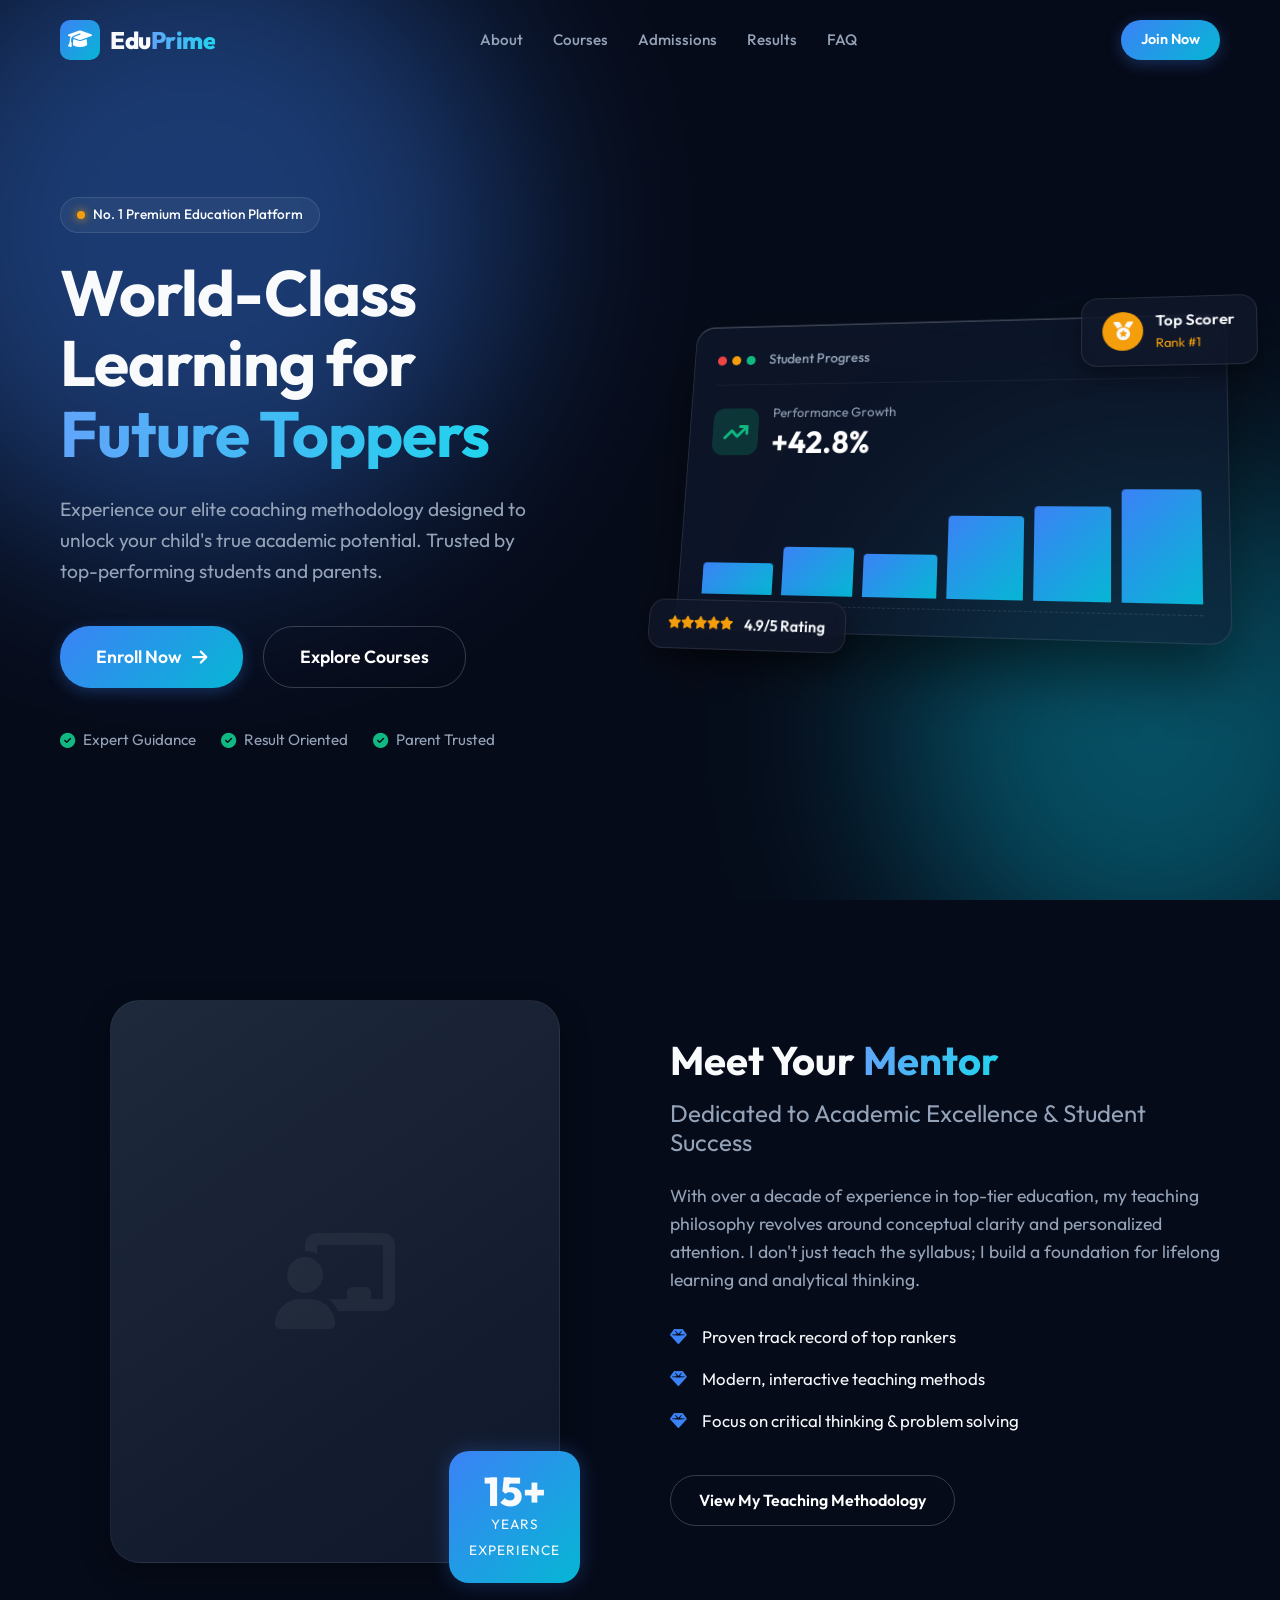
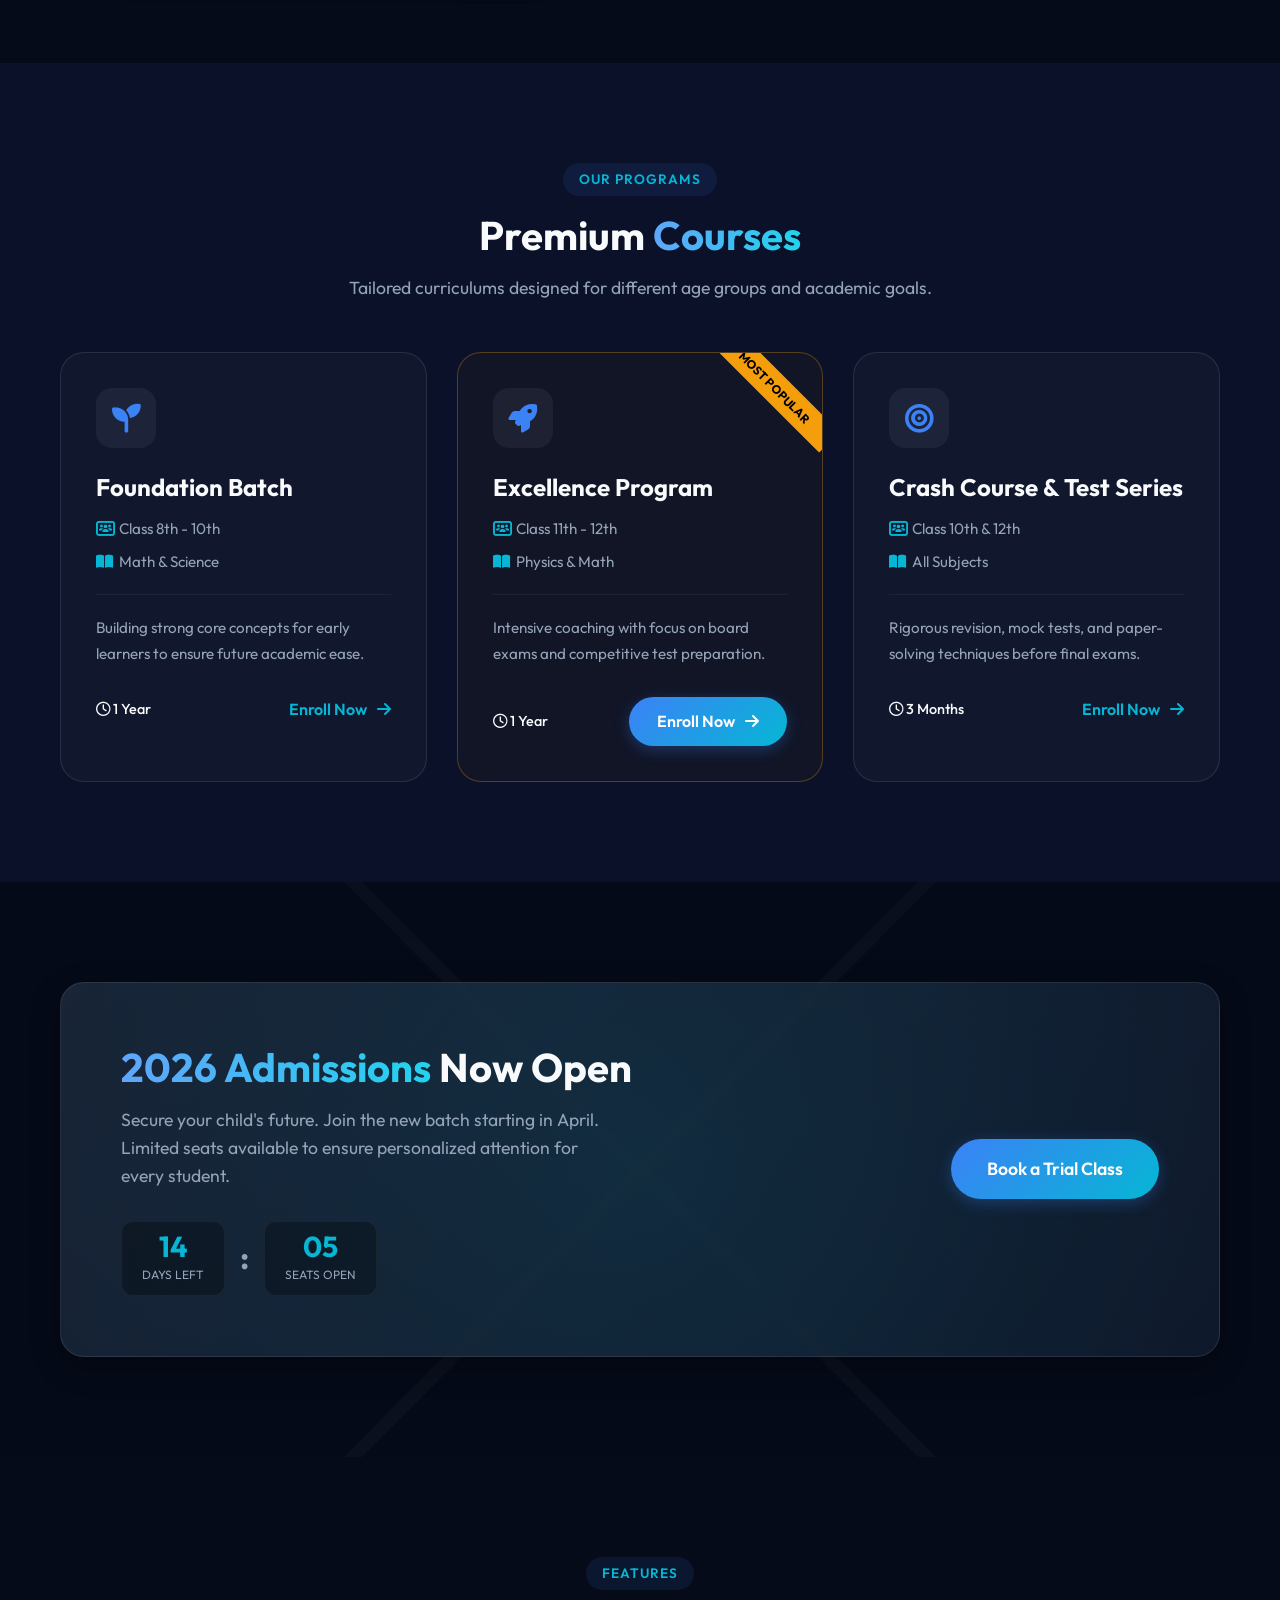
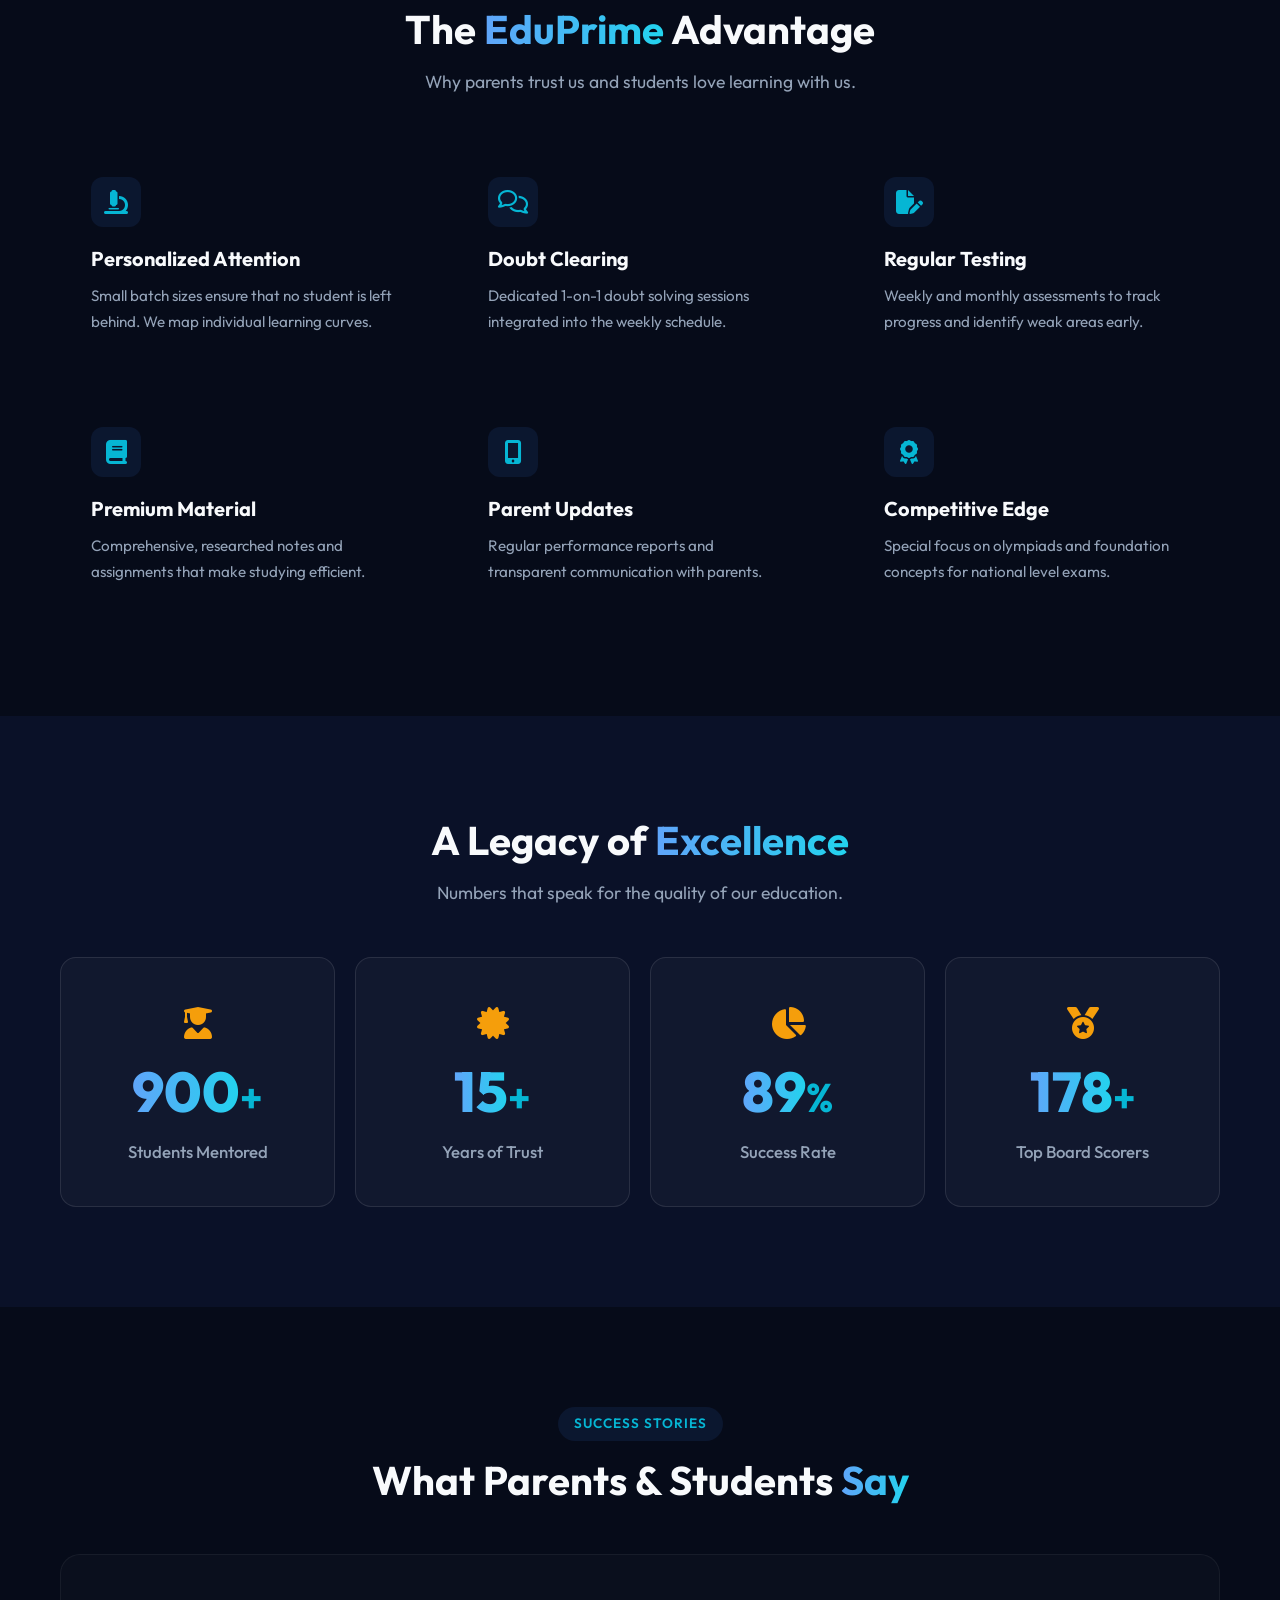
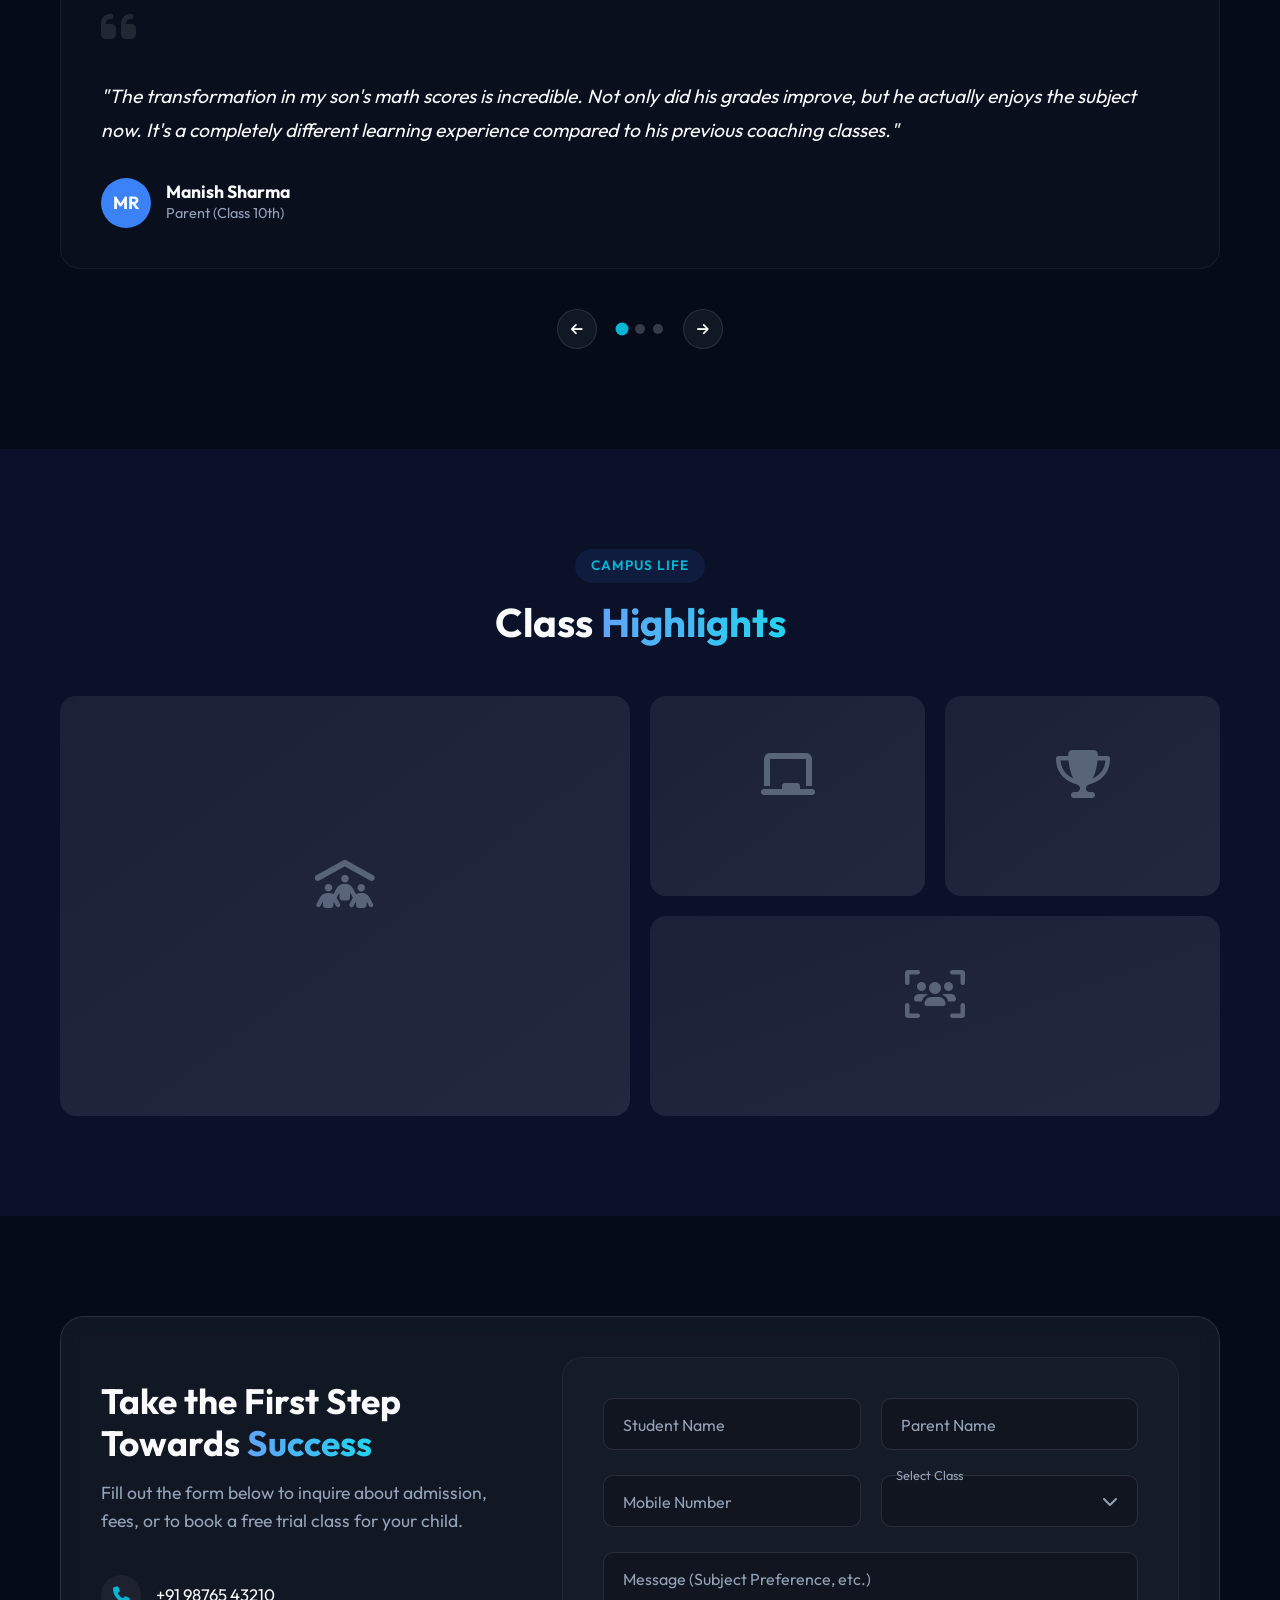
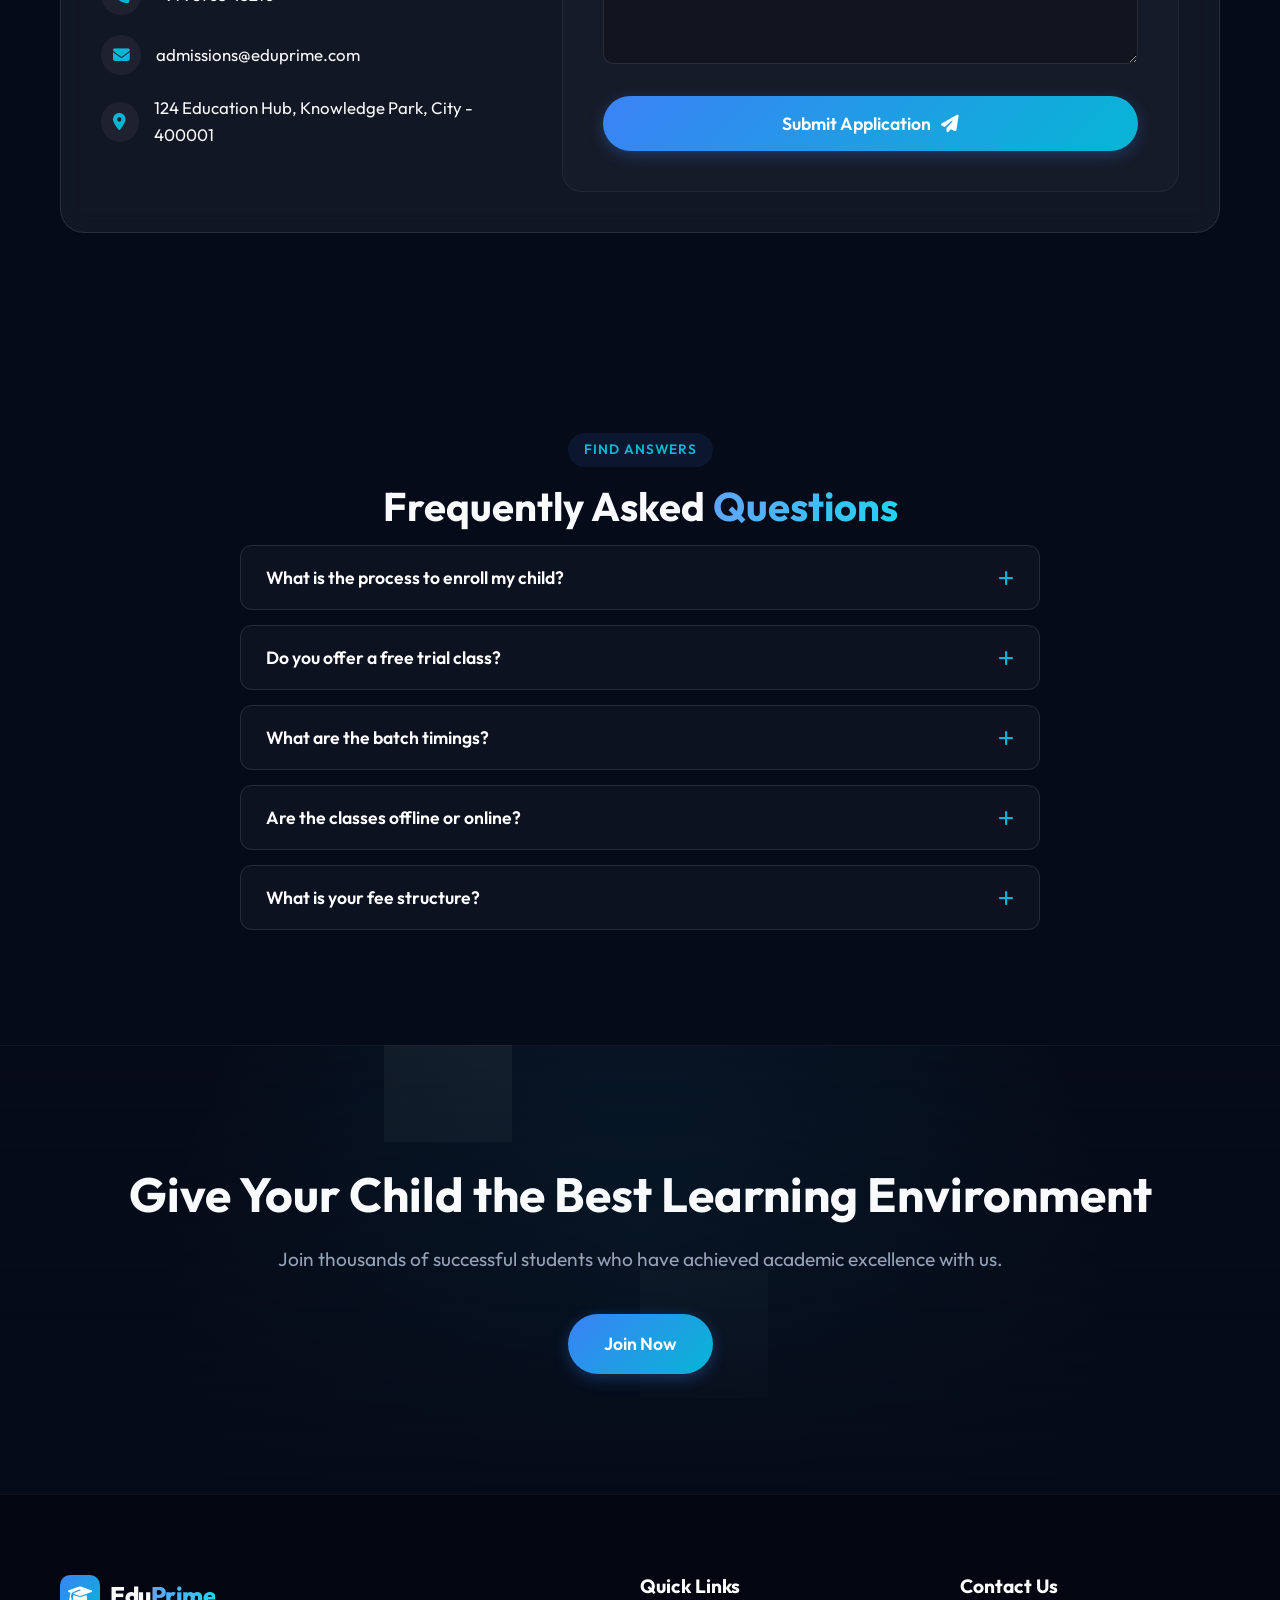
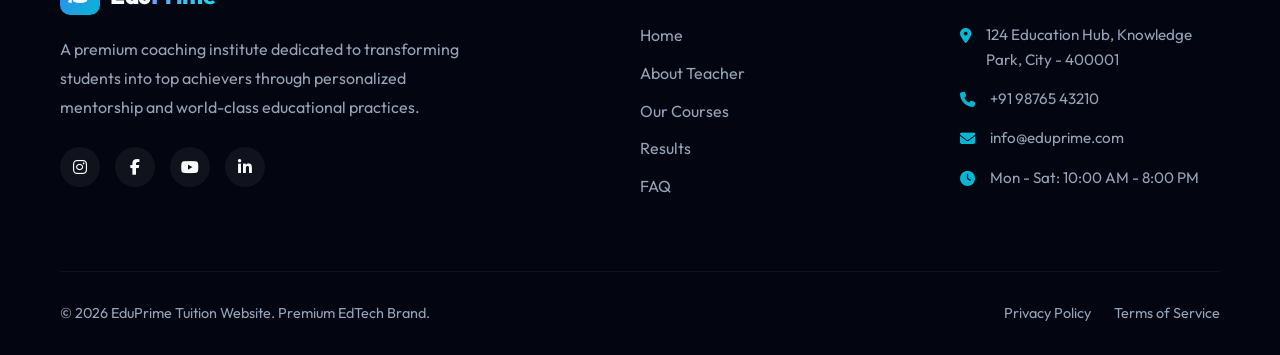
==== index.html @ 548460cd "Add files via upload" ====
<!DOCTYPE html>
<html lang="en">
<head>
    <meta charset="UTF-8">
    <meta name="viewport" content="width=device-width, initial-scale=1.0">
    <title>EduPrime | Premium Tuition for Academic Excellence</title>
    <meta name="description" content="World-Class Learning for Future Toppers. Elevate your child's academic performance with our premium tuition services.">
    <!-- Google Fonts: Outfit for modern primary text -->
    <link rel="preconnect" href="https://fonts.googleapis.com">
    <link rel="preconnect" href="https://fonts.gstatic.com" crossorigin>
    <link href="https://fonts.googleapis.com/css2?family=Outfit:wght@300;400;500;600;700;800&display=swap" rel="stylesheet">
    <!-- FontAwesome for Icons -->
    <link rel="stylesheet" href="https://cdnjs.cloudflare.com/ajax/libs/font-awesome/6.4.0/css/all.min.css">
    <!-- Custom CSS -->
    <link rel="stylesheet" href="style.css">
</head>
<body>
    <!-- Section 1: Navbar -->
    <nav class="navbar" id="navbar">
        <div class="container nav-container">
            <a href="#" class="logo">
                <div class="logo-icon"><i class="fa-solid fa-graduation-cap"></i></div>
                <span class="logo-text">Edu<span class="text-gradient">Prime</span></span>
            </a>
            <ul class="nav-links" id="nav-links">
                <li><a href="#about" class="nav-link">About</a></li>
                <li><a href="#courses" class="nav-link">Courses</a></li>
                <li><a href="#admissions" class="nav-link">Admissions</a></li>
                <li><a href="#results" class="nav-link">Results</a></li>
                <li><a href="#faq" class="nav-link">FAQ</a></li>
            </ul>
            <div class="nav-actions">
                <a href="#enroll" class="btn btn-primary btn-sm">Join Now</a>
                <button class="mobile-menu-btn" id="mobile-menu-btn" aria-label="Toggle Menu">
                    <i class="fa-solid fa-bars"></i>
                </button>
            </div>
        </div>
    </nav>

    <!-- Section 2: HERO SECTION -->
    <header class="hero" id="home">
        <!-- Abstract Background Elements -->
        <div class="hero-bg-glow glow-1"></div>
        <div class="hero-bg-glow glow-2"></div>
        
        <div class="container hero-container grid-2-col">
            <div class="hero-content reveal-up">
                <div class="premium-badge">
                    <span class="badge-dot"></span> No. 1 Premium Education Platform
                </div>
                <h1 class="hero-title">World-Class Learning for <span class="text-gradient">Future Toppers</span></h1>
                <p class="hero-subtitle">Experience our elite coaching methodology designed to unlock your child's true academic potential. Trusted by top-performing students and parents.</p>
                <div class="hero-cta-group">
                    <a href="#enroll" class="btn btn-primary btn-lg">Enroll Now <i class="fa-solid fa-arrow-right"></i></a>
                    <a href="#courses" class="btn btn-outline btn-lg">Explore Courses</a>
                </div>
                <div class="trust-indicators">
                    <div class="trust-item"><i class="fa-solid fa-circle-check text-green"></i> Expert Guidance</div>
                    <div class="trust-item"><i class="fa-solid fa-circle-check text-green"></i> Result Oriented</div>
                    <div class="trust-item"><i class="fa-solid fa-circle-check text-green"></i> Parent Trusted</div>
                </div>
            </div>
            
            <div class="hero-visual reveal-fade">
                <!-- Abstract visual representation of a dashboard/card -->
                <div class="glass-dashboard">
                    <div class="dash-header">
                        <div class="dash-dots"><span></span><span></span><span></span></div>
                        <div class="dash-title">Student Progress</div>
                    </div>
                    <div class="dash-body">
                        <div class="dash-stat-row">
                            <div class="stat-icon-box"><i class="fa-solid fa-arrow-trend-up"></i></div>
                            <div class="stat-text">
                                <p class="stat-label">Performance Growth</p>
                                <h4 class="stat-value">+42.8%</h4>
                            </div>
                        </div>
                        <div class="dash-chart">
                            <div class="bar bar-1"></div>
                            <div class="bar bar-2"></div>
                            <div class="bar bar-3"></div>
                            <div class="bar bar-4"></div>
                            <div class="bar bar-5"></div>
                            <div class="bar bar-6"></div>
                        </div>
                    </div>
                    <!-- Floating Elements -->
                    <div class="floating-badge badge-top-right">
                        <div class="avatar"><i class="fa-solid fa-medal"></i></div>
                        <div>
                            <p class="badge-title">Top Scorer</p>
                            <p class="badge-sub">Rank #1</p>
                        </div>
                    </div>
                    <div class="floating-badge badge-bottom-left">
                        <div class="stars">
                            <i class="fa-solid fa-star"></i><i class="fa-solid fa-star"></i><i class="fa-solid fa-star"></i><i class="fa-solid fa-star"></i><i class="fa-solid fa-star"></i>
                        </div>
                        <p class="badge-title">4.9/5 Rating</p>
                    </div>
                </div>
            </div>
        </div>
    </header>

    <!-- Section 3: ABOUT THE TEACHER -->
    <section class="about section-padding" id="about">
        <div class="container grid-2-col">
            <div class="about-visual reveal-right">
                <div class="image-wrapper">
                    <!-- Placeholder for teacher photo -->
                    <div class="teacher-placeholder">
                        <i class="fa-solid fa-chalkboard-user"></i>
                    </div>
                    <div class="exp-badge">
                        <span class="exp-num">15+</span>
                        <span class="exp-text">Years<br>Experience</span>
                    </div>
                </div>
            </div>
            <div class="about-content reveal-left">
                <h2 class="section-title">Meet Your <span class="text-gradient">Mentor</span></h2>
                <h3 class="section-subtitle">Dedicated to Academic Excellence & Student Success</h3>
                <p class="about-text">With over a decade of experience in top-tier education, my teaching philosophy revolves around conceptual clarity and personalized attention. I don't just teach the syllabus; I build a foundation for lifelong learning and analytical thinking.</p>
                <ul class="about-highlights">
                    <li><i class="fa-solid fa-gem text-accent"></i> Proven track record of top rankers</li>
                    <li><i class="fa-solid fa-gem text-accent"></i> Modern, interactive teaching methods</li>
                    <li><i class="fa-solid fa-gem text-accent"></i> Focus on critical thinking & problem solving</li>
                </ul>
                <a href="#courses" class="btn btn-outline btn-mt">View My Teaching Methodology</a>
            </div>
        </div>
    </section>

    <!-- Section 4: COURSES SECTION -->
    <section class="courses section-padding bg-alt" id="courses">
        <div class="container">
            <div class="section-header text-center reveal-up">
                <span class="section-tag">Our Programs</span>
                <h2 class="section-title">Premium <span class="text-gradient">Courses</span></h2>
                <p class="section-desc">Tailored curriculums designed for different age groups and academic goals.</p>
            </div>
            
            <div class="grid-3-col mt-50">
                <!-- Course Card 1 -->
                <div class="course-card reveal-up" style="transition-delay: 100ms;">
                    <div class="course-icon"><i class="fa-solid fa-seedling"></i></div>
                    <h3 class="course-title">Foundation Batch</h3>
                    <div class="course-meta">
                        <span><i class="fa-solid fa-users-rectangle"></i> Class 8th - 10th</span>
                        <span><i class="fa-solid fa-book-open"></i> Math & Science</span>
                    </div>
                    <p class="course-desc">Building strong core concepts for early learners to ensure future academic ease.</p>
                    <div class="course-footer">
                        <div class="course-duration"><i class="fa-regular fa-clock"></i> 1 Year</div>
                        <a href="#enroll" class="btn btn-text">Enroll Now <i class="fa-solid fa-arrow-right"></i></a>
                    </div>
                </div>
                
                <!-- Course Card 2 -->
                <div class="course-card popular-card reveal-up" style="transition-delay: 200ms;">
                    <div class="popular-badge">Most Popular</div>
                    <div class="course-icon text-gold"><i class="fa-solid fa-rocket"></i></div>
                    <h3 class="course-title">Excellence Program</h3>
                    <div class="course-meta">
                        <span><i class="fa-solid fa-users-rectangle"></i> Class 11th - 12th</span>
                        <span><i class="fa-solid fa-book-open"></i> Physics & Math</span>
                    </div>
                    <p class="course-desc">Intensive coaching with focus on board exams and competitive test preparation.</p>
                    <div class="course-footer">
                        <div class="course-duration"><i class="fa-regular fa-clock"></i> 1 Year</div>
                        <a href="#enroll" class="btn btn-primary">Enroll Now <i class="fa-solid fa-arrow-right"></i></a>
                    </div>
                </div>
                
                <!-- Course Card 3 -->
                <div class="course-card reveal-up" style="transition-delay: 300ms;">
                    <div class="course-icon text-cyan"><i class="fa-solid fa-bullseye"></i></div>
                    <h3 class="course-title">Crash Course & Test Series</h3>
                    <div class="course-meta">
                        <span><i class="fa-solid fa-users-rectangle"></i> Class 10th & 12th</span>
                        <span><i class="fa-solid fa-book-open"></i> All Subjects</span>
                    </div>
                    <p class="course-desc">Rigorous revision, mock tests, and paper-solving techniques before final exams.</p>
                    <div class="course-footer">
                        <div class="course-duration"><i class="fa-regular fa-clock"></i> 3 Months</div>
                        <a href="#enroll" class="btn btn-text">Enroll Now <i class="fa-solid fa-arrow-right"></i></a>
                    </div>
                </div>
            </div>
        </div>
    </section>

    <!-- Section 5: YEARLY ADMISSION / ENROLLMENT -->
    <section class="admissions section-padding" id="admissions">
        <div class="container">
            <div class="glass-banner reveal-scale">
                <div class="banner-content">
                    <h2><span class="text-gradient">2026 Admissions</span> Now Open</h2>
                    <p>Secure your child's future. Join the new batch starting in April. Limited seats available to ensure personalized attention for every student.</p>
                    <div class="countdown-mockup">
                        <div class="cd-item"><span class="num">14</span><span class="label">Days Left</span></div>
                        <div class="cd-separator">:</div>
                        <div class="cd-item"><span class="num">05</span><span class="label">Seats Open</span></div>
                    </div>
                </div>
                <div class="banner-action">
                    <a href="#enroll" class="btn btn-primary btn-lg pulse-anim">Book a Trial Class</a>
                </div>
            </div>
        </div>
    </section>

    <!-- Section 6: WHY CHOOSE US -->
    <section class="features section-padding" id="features">
        <div class="container">
            <div class="section-header text-center reveal-up">
                <span class="section-tag">Features</span>
                <h2 class="section-title">The <span class="text-gradient">EduPrime</span> Advantage</h2>
                <p class="section-desc">Why parents trust us and students love learning with us.</p>
            </div>
            
            <div class="grid-3-col mt-50">
                <div class="feature-card reveal-up" style="transition-delay: 0ms;">
                    <div class="feature-icon"><i class="fa-solid fa-microscope"></i></div>
                    <h4>Personalized Attention</h4>
                    <p>Small batch sizes ensure that no student is left behind. We map individual learning curves.</p>
                </div>
                <div class="feature-card reveal-up" style="transition-delay: 100ms;">
                    <div class="feature-icon"><i class="fa-regular fa-comments"></i></div>
                    <h4>Doubt Clearing</h4>
                    <p>Dedicated 1-on-1 doubt solving sessions integrated into the weekly schedule.</p>
                </div>
                <div class="feature-card reveal-up" style="transition-delay: 200ms;">
                    <div class="feature-icon"><i class="fa-solid fa-file-pen"></i></div>
                    <h4>Regular Testing</h4>
                    <p>Weekly and monthly assessments to track progress and identify weak areas early.</p>
                </div>
                <div class="feature-card reveal-up" style="transition-delay: 300ms;">
                    <div class="feature-icon"><i class="fa-solid fa-book"></i></div>
                    <h4>Premium Material</h4>
                    <p>Comprehensive, researched notes and assignments that make studying efficient.</p>
                </div>
                <div class="feature-card reveal-up" style="transition-delay: 400ms;">
                    <div class="feature-icon"><i class="fa-solid fa-mobile-screen-button"></i></div>
                    <h4>Parent Updates</h4>
                    <p>Regular performance reports and transparent communication with parents.</p>
                </div>
                <div class="feature-card reveal-up" style="transition-delay: 500ms;">
                    <div class="feature-icon"><i class="fa-solid fa-award"></i></div>
                    <h4>Competitive Edge</h4>
                    <p>Special focus on olympiads and foundation concepts for national level exams.</p>
                </div>
            </div>
        </div>
    </section>

    <!-- Section 7: RESULTS / ACHIEVEMENTS -->
    <section class="results section-padding bg-alt" id="results">
        <div class="container text-center">
            <h2 class="section-title reveal-up">A Legacy of <span class="text-gradient">Excellence</span></h2>
            <p class="section-desc reveal-up mt-10">Numbers that speak for the quality of our education.</p>
            
            <div class="counter-wrap grid-4-col mt-50">
                <div class="counter-item reveal-up">
                    <div class="counter-icon"><i class="fa-solid fa-user-graduate"></i></div>
                    <div class="counter-num" data-target="1500">0</div><span class="counter-plus">+</span>
                    <p class="counter-label">Students Mentored</p>
                </div>
                <div class="counter-item reveal-up" style="transition-delay: 100ms;">
                    <div class="counter-icon"><i class="fa-solid fa-certificate"></i></div>
                    <div class="counter-num" data-target="15">0</div><span class="counter-plus">+</span>
                    <p class="counter-label">Years of Trust</p>
                </div>
                <div class="counter-item reveal-up" style="transition-delay: 200ms;">
                    <div class="counter-icon"><i class="fa-solid fa-chart-pie"></i></div>
                    <div class="counter-num" data-target="98">0</div><span class="counter-plus">%</span>
                    <p class="counter-label">Success Rate</p>
                </div>
                <div class="counter-item reveal-up" style="transition-delay: 300ms;">
                    <div class="counter-icon"><i class="fa-solid fa-medal"></i></div>
                    <div class="counter-num" data-target="250">0</div><span class="counter-plus">+</span>
                    <p class="counter-label">Top Board Scorers</p>
                </div>
            </div>
        </div>
    </section>

    <!-- Section 8: TESTIMONIALS -->
    <section class="testimonials section-padding" id="testimonials">
        <div class="container">
            <div class="section-header text-center reveal-up">
                <span class="section-tag">Success Stories</span>
                <h2 class="section-title">What Parents & Students <span class="text-gradient">Say</span></h2>
            </div>
            
            <div class="testimonial-slider mt-50 reveal-up">
                <div class="testimonial-track" id="testimonial-track">
                    <!-- Review 1 -->
                    <div class="testimonial-card">
                        <div class="quote-icon"><i class="fa-solid fa-quote-left"></i></div>
                        <p class="review-text">"The transformation in my son's math scores is incredible. Not only did his grades improve, but he actually enjoys the subject now. It's a completely different learning experience compared to his previous coaching classes."</p>
                        <div class="review-author">
                            <div class="author-avatar">MR</div>
                            <div class="author-info">
                                <h4>Manish Sharma</h4>
                                <p>Parent (Class 10th)</p>
                            </div>
                        </div>
                    </div>
                    <!-- Review 2 -->
                    <div class="testimonial-card">
                        <div class="quote-icon"><i class="fa-solid fa-quote-left"></i></div>
                        <p class="review-text">"The structured approach, regular tests, and detailed notes made my board preparation completely stress-free. I scored 96% and it wouldn't have been possible without this amazing mentorship."</p>
                        <div class="review-author">
                            <div class="author-avatar bg-gold">AT</div>
                            <div class="author-info">
                                <h4>Anjali Tiwari</h4>
                                <p>Student (Class 12th)</p>
                            </div>
                        </div>
                    </div>
                    <!-- Review 3 -->
                    <div class="testimonial-card">
                        <div class="quote-icon"><i class="fa-solid fa-quote-left"></i></div>
                        <p class="review-text">"We highly recommend this institute. The personalized feedback we get as parents helps us track our daughter's progress accurately. The focus on conceptual clarity is exactly what we were looking for."</p>
                        <div class="review-author">
                            <div class="author-avatar bg-cyan">SK</div>
                            <div class="author-info">
                                <h4>Sunita Kapoor</h4>
                                <p>Parent (Class 9th)</p>
                            </div>
                        </div>
                    </div>
                </div>
                <!-- Slider Controls -->
                <div class="slider-controls">
                    <button class="slider-btn" id="prev-btn" aria-label="Previous"><i class="fa-solid fa-arrow-left"></i></button>
                    <div class="slider-dots" id="slider-dots">
                        <span class="dot active" data-index="0"></span>
                        <span class="dot" data-index="1"></span>
                        <span class="dot" data-index="2"></span>
                    </div>
                    <button class="slider-btn" id="next-btn" aria-label="Next"><i class="fa-solid fa-arrow-right"></i></button>
                </div>
            </div>
        </div>
    </section>

    <!-- Section 9: GALLERY / HIGHLIGHTS -->
    <section class="gallery section-padding bg-alt" id="gallery">
        <div class="container">
            <div class="section-header text-center reveal-up">
                <span class="section-tag">Campus Life</span>
                <h2 class="section-title">Class <span class="text-gradient">Highlights</span></h2>
            </div>
            
            <div class="gallery-grid mt-50 reveal-up">
                <div class="gallery-item item-large">
                    <div class="img-placeholder"><i class="fa-solid fa-people-roof"></i><p>Interactive Classroom</p></div>
                </div>
                <div class="gallery-item">
                    <div class="img-placeholder"><i class="fa-solid fa-chalkboard"></i><p>Smart Board Sessions</p></div>
                </div>
                <div class="gallery-item">
                    <div class="img-placeholder"><i class="fa-solid fa-trophy"></i><p>Annual Awards</p></div>
                </div>
                <div class="gallery-item item-wide">
                    <div class="img-placeholder"><i class="fa-solid fa-users-viewfinder"></i><p>Doubt Solving Workshop</p></div>
                </div>
            </div>
        </div>
    </section>

    <!-- Section 10: ENROLLMENT FORM -->
    <section class="enrollment section-padding" id="enroll">
        <div class="container">
            <div class="form-wrapper glass-panel reveal-scale">
                <div class="form-info">
                    <h2>Take the First Step Towards <span class="text-gradient">Success</span></h2>
                    <p>Fill out the form below to inquire about admission, fees, or to book a free trial class for your child.</p>
                    <ul class="contact-methods mt-40">
                        <li><i class="fa-solid fa-phone"></i> +91 98765 43210</li>
                        <li><i class="fa-solid fa-envelope"></i> admissions@eduprime.com</li>
                        <li><i class="fa-solid fa-location-dot"></i> 124 Education Hub, Knowledge Park, City - 400001</li>
                    </ul>
                </div>
                <div class="form-container">
                    <form id="enrollForm">
                        <div class="input-group-row">
                            <div class="input-group">
                                <input type="text" id="studentName" required autocomplete="off">
                                <label for="studentName">Student Name</label>
                            </div>
                            <div class="input-group">
                                <input type="text" id="parentName" required autocomplete="off">
                                <label for="parentName">Parent Name</label>
                            </div>
                        </div>
                        <div class="input-group-row">
                            <div class="input-group">
                                <input type="tel" id="mobile" required autocomplete="none" pattern="[0-9]{10}">
                                <label for="mobile">Mobile Number</label>
                            </div>
                            <div class="input-group">
                                <select id="classSelect" required>
                                    <option value="" disabled selected hidden></option>
                                    <option value="8">Class 8th</option>
                                    <option value="9">Class 9th</option>
                                    <option value="10">Class 10th</option>
                                    <option value="11">Class 11th</option>
                                    <option value="12">Class 12th</option>
                                </select>
                                <label for="classSelect">Select Class</label>
                                <i class="fa-solid fa-chevron-down select-icon"></i>
                            </div>
                        </div>
                        <div class="input-group">
                            <textarea id="message" rows="4" required></textarea>
                            <label for="message">Message (Subject Preference, etc.)</label>
                        </div>
                        <button type="submit" class="btn btn-primary btn-block btn-lg" id="submitBtn">Submit Application <i class="fa-solid fa-paper-plane"></i></button>
                        <p class="form-msg" id="formMsg"></p>
                    </form>
                </div>
            </div>
        </div>
    </section>

    <!-- Section 11: FAQ -->
    <section class="faq section-padding" id="faq">
        <div class="container">
            <div class="section-header text-center reveal-up">
                <span class="section-tag">Find Answers</span>
                <h2 class="section-title">Frequently Asked <span class="text-gradient">Questions</span></h2>
            </div>
            
            <div class="faq-container mt-50 reveal-up">
                <div class="faq-item">
                    <button class="faq-question">What is the process to enroll my child? <i class="fa-solid fa-plus"></i></button>
                    <div class="faq-answer">
                        <p>Simply fill out the enrollment form on this website or call our contact number. We will schedule a brief counseling session and a demo class before the final admission.</p>
                    </div>
                </div>
                <div class="faq-item">
                    <button class="faq-question">Do you offer a free trial class? <i class="fa-solid fa-plus"></i></button>
                    <div class="faq-answer">
                        <p>Yes, we offer one free trial class for prospective students so they can experience our teaching methodology and premium learning environment before committing.</p>
                    </div>
                </div>
                <div class="faq-item">
                    <button class="faq-question">What are the batch timings? <i class="fa-solid fa-plus"></i></button>
                    <div class="faq-answer">
                        <p>We offer flexible batch timings usually divided into afternoon (starts 4 PM) and evening (starts 6 PM) slots to suit school schedules. Weekend batches are also available for specific crash courses.</p>
                    </div>
                </div>
                <div class="faq-item">
                    <button class="faq-question">Are the classes offline or online? <i class="fa-solid fa-plus"></i></button>
                    <div class="faq-answer">
                        <p>We primarily operate offline to provide an immersive and distraction-free learning environment. However, students get access to recorded lectures online for revision purposes.</p>
                    </div>
                </div>
                <div class="faq-item">
                    <button class="faq-question">What is your fee structure? <i class="fa-solid fa-plus"></i></button>
                    <div class="faq-answer">
                        <p>The fee structure varies depending on the class, subjects chosen, and the specific program (Foundation/Excellence). Please contact us directly for the detailed fee brochure.</p>
                    </div>
                </div>
            </div>
        </div>
    </section>

    <!-- Section 12: FINAL CTA -->
    <section class="final-cta text-center reveal-up">
        <div class="cta-overlay"></div>
        <div class="container relative">
            <h2 class="cta-title">Give Your Child the Best Learning Environment</h2>
            <p class="cta-subtitle">Join thousands of successful students who have achieved academic excellence with us.</p>
            <a href="#enroll" class="btn btn-primary btn-lg pulse-anim">Join Now</a>
        </div>
    </section>

    <!-- Section 13: FOOTER -->
    <footer class="footer">
        <div class="container">
            <div class="footer-grid">
                <div class="footer-brand">
                    <a href="#" class="logo footer-logo">
                        <div class="logo-icon"><i class="fa-solid fa-graduation-cap"></i></div>
                        <span class="logo-text">Edu<span class="text-gradient">Prime</span></span>
                    </a>
                    <p class="footer-desc">A premium coaching institute dedicated to transforming students into top achievers through personalized mentorship and world-class educational practices.</p>
                    <div class="social-links">
                        <a href="#"><i class="fa-brands fa-instagram"></i></a>
                        <a href="#"><i class="fa-brands fa-facebook-f"></i></a>
                        <a href="#"><i class="fa-brands fa-youtube"></i></a>
                        <a href="#"><i class="fa-brands fa-linkedin-in"></i></a>
                    </div>
                </div>
                
                <div class="footer-links">
                    <h3>Quick Links</h3>
                    <ul>
                        <li><a href="#home">Home</a></li>
                        <li><a href="#about">About Teacher</a></li>
                        <li><a href="#courses">Our Courses</a></li>
                        <li><a href="#results">Results</a></li>
                        <li><a href="#faq">FAQ</a></li>
                    </ul>
                </div>
                
                <div class="footer-contact">
                    <h3>Contact Us</h3>
                    <ul>
                        <li><i class="fa-solid fa-location-dot"></i> 124 Education Hub, Knowledge Park, City - 400001</li>
                        <li><i class="fa-solid fa-phone"></i> +91 98765 43210</li>
                        <li><i class="fa-solid fa-envelope"></i> info@eduprime.com</li>
                        <li><i class="fa-solid fa-clock"></i> Mon - Sat: 10:00 AM - 8:00 PM</li>
                    </ul>
                </div>
            </div>
            
            <div class="footer-bottom">
                <p>&copy; 2026 EduPrime Tuition Website. Premium EdTech Brand.</p>
                <div class="footer-legal">
                    <a href="#">Privacy Policy</a>
                    <a href="#">Terms of Service</a>
                </div>
            </div>
        </div>
    </footer>

    <!-- Scripts -->
    <script src="script.js"></script>
</body>
</html>
---- style.css ----
/* =========================================================================
   EduPrime - Premium Tuition Website Styles
   ========================================================================= */

/* --- CSS VARIABLES --- */
:root {
    /* Color Palette - Premium Education Theme */
    --bg-main: #060B19;
    /* Deep Navy / Dark Blue */
    --bg-alt: #0A1128;
    /* Slightly lighter Navy */
    --bg-card: rgba(255, 255, 255, 0.03);
    /* Glass card base */

    --text-main: #F8FAFC;
    /* Off-white for high readability */
    --text-muted: #94A3B8;
    /* Slate grey for secondary text */

    --accent-blue: #3B82F6;
    /* Royal Blue */
    --accent-cyan: #06B6D4;
    /* Cyan */
    --accent-gold: #F59E0B;
    /* Gold/Yellow for badges/stars */
    --accent-green: #10B981;
    /* Emerald for success/trust */

    --gradient-primary: linear-gradient(135deg, var(--accent-blue), var(--accent-cyan));
    --gradient-glow: linear-gradient(135deg, rgba(59, 130, 246, 0.5), rgba(6, 182, 212, 0.5));
    --gradient-text: linear-gradient(to right, #60A5FA, #22D3EE);

    /* Layout & Spacing */
    --container-max: 1200px;
    --section-padding: 100px 0;
    --border-radius-sm: 8px;
    --border-radius-md: 16px;
    --border-radius-lg: 24px;

    /* Effects */
    --glass-bg: rgba(255, 255, 255, 0.05);
    --glass-border: 1px solid rgba(255, 255, 255, 0.1);
    --glass-blur: blur(12px);

    --shadow-soft: 0 10px 30px rgba(0, 0, 0, 0.3);
    --shadow-glow: 0 0 20px rgba(59, 130, 246, 0.3);

    /* Typography */
    --font-primary: 'Outfit', sans-serif;
    --transition: all 0.3s cubic-bezier(0.25, 0.8, 0.25, 1);
}

/* --- RESET & BASIC SETUP --- */
* {
    margin: 0;
    padding: 0;
    box-sizing: border-box;
}

html {
    scroll-behavior: smooth;
}

body {
    font-family: var(--font-primary);
    background-color: var(--bg-main);
    color: var(--text-main);
    line-height: 1.6;
    overflow-x: hidden;
}

ul {
    list-style: none;
}

a {
    text-decoration: none;
    color: inherit;
}

button,
input,
textarea,
select {
    font-family: inherit;
    border: none;
    outline: none;
}

/* --- TYPOGRAPHY & UTILITIES --- */
h1,
h2,
h3,
h4,
h5,
h6 {
    line-height: 1.2;
    font-weight: 700;
}

.text-gradient {
    background: var(--gradient-text);
    -webkit-background-clip: text;
    -webkit-text-fill-color: transparent;
    display: inline-block;
}

.text-cyan {
    color: var(--accent-cyan);
}

.text-gold {
    color: var(--accent-gold);
}

.text-green {
    color: var(--accent-green);
}

.text-accent {
    color: var(--accent-blue);
}

.bg-alt {
    background-color: var(--bg-alt);
}

.bg-gold {
    background-color: var(--accent-gold);
}

.bg-cyan {
    background-color: var(--accent-cyan);
}

.text-center {
    text-align: center;
}

.relative {
    position: relative;
}

.mt-10 {
    margin-top: 10px;
}

.mt-40 {
    margin-top: 40px;
}

.mt-50 {
    margin-top: 50px;
}

/* Layout Grid */
.container {
    max-width: var(--container-max);
    margin: 0 auto;
    padding: 0 20px;
    width: 100%;
}

.grid-2-col {
    display: grid;
    grid-template-columns: 1fr 1fr;
    gap: 60px;
    align-items: center;
}

.grid-3-col {
    display: grid;
    grid-template-columns: repeat(3, 1fr);
    gap: 30px;
}

.grid-4-col {
    display: grid;
    grid-template-columns: repeat(4, 1fr);
    gap: 20px;
}

.section-padding {
    padding: var(--section-padding);
}

/* --- REUSABLE COMPONENTS --- */

/* Section Headers */
.section-tag {
    display: inline-block;
    padding: 6px 16px;
    background: rgba(59, 130, 246, 0.1);
    color: var(--accent-cyan);
    border-radius: 30px;
    font-size: 0.85rem;
    font-weight: 600;
    letter-spacing: 1px;
    text-transform: uppercase;
    margin-bottom: 15px;
}

.section-title {
    font-size: 2.5rem;
    margin-bottom: 15px;
}

.section-subtitle {
    font-size: 1.5rem;
    color: var(--text-muted);
    font-weight: 400;
    margin-bottom: 25px;
}

.section-desc {
    font-size: 1.1rem;
    color: var(--text-muted);
    max-width: 600px;
    margin: 0 auto;
}

/* Buttons */
.btn {
    display: inline-flex;
    align-items: center;
    justify-content: center;
    gap: 10px;
    padding: 12px 28px;
    border-radius: 30px;
    font-weight: 600;
    font-size: 1rem;
    transition: var(--transition);
    cursor: pointer;
}

.btn-sm {
    padding: 8px 20px;
    font-size: 0.9rem;
}

.btn-lg {
    padding: 16px 36px;
    font-size: 1.1rem;
}

.btn-block {
    width: 100%;
}

.btn-primary {
    background: var(--gradient-primary);
    color: white;
    box-shadow: 0 4px 15px rgba(59, 130, 246, 0.3);
}

.btn-primary:hover {
    transform: translateY(-3px);
    box-shadow: 0 8px 25px rgba(6, 182, 212, 0.4);
}

.btn-secondary {
    background: rgba(255, 255, 255, 0.1);
    color: white;
    backdrop-filter: blur(5px);
}

.btn-secondary:hover {
    background: rgba(255, 255, 255, 0.2);
    transform: translateY(-3px);
}

.btn-outline {
    background: transparent;
    border: 1px solid rgba(255, 255, 255, 0.2);
    color: white;
}

.btn-outline:hover {
    border-color: var(--accent-cyan);
    background: rgba(6, 182, 212, 0.05);
}

.btn-text {
    padding: 0;
    color: var(--accent-cyan);
    font-weight: 600;
}

.btn-text:hover {
    color: white;
    gap: 15px;
    /* Creates an arrow sliding effect */
}

/* Glass Panels */
.glass-panel {
    background: var(--glass-bg);
    border: var(--glass-border);
    backdrop-filter: var(--glass-blur);
    -webkit-backdrop-filter: var(--glass-blur);
    border-radius: var(--border-radius-lg);
    padding: 40px;
}

/* --- 1. NAVBAR --- */
.navbar {
    position: fixed;
    top: 0;
    left: 0;
    width: 100%;
    padding: 20px 0;
    z-index: 1000;
    transition: var(--transition);
}

.navbar.scrolled {
    background: rgba(6, 11, 25, 0.85);
    backdrop-filter: blur(20px);
    -webkit-backdrop-filter: blur(20px);
    padding: 15px 0;
    box-shadow: 0 4px 30px rgba(0, 0, 0, 0.5);
    border-bottom: 1px solid rgba(255, 255, 255, 0.05);
}

.nav-container {
    display: flex;
    justify-content: space-between;
    align-items: center;
}

.logo {
    display: flex;
    align-items: center;
    gap: 10px;
    font-size: 1.5rem;
    font-weight: 800;
    letter-spacing: -0.5px;
}

.logo-icon {
    width: 40px;
    height: 40px;
    border-radius: 10px;
    background: var(--gradient-primary);
    display: flex;
    align-items: center;
    justify-content: center;
    font-size: 1.2rem;
    color: white;
}

.nav-links {
    display: flex;
    gap: 30px;
}

.nav-link {
    color: var(--text-muted);
    font-size: 0.95rem;
    font-weight: 500;
    transition: var(--transition);
    position: relative;
}

.nav-link::after {
    content: '';
    position: absolute;
    bottom: -5px;
    left: 0;
    width: 0%;
    height: 2px;
    background: var(--gradient-primary);
    transition: width 0.3s ease;
}

.nav-link:hover {
    color: white;
}

.nav-link:hover::after {
    width: 100%;
}

.nav-actions {
    display: flex;
    align-items: center;
    gap: 20px;
}

.mobile-menu-btn {
    display: none;
    background: transparent;
    color: white;
    font-size: 1.5rem;
    cursor: pointer;
}

/* --- 2. HERO SECTION --- */
.hero {
    position: relative;
    padding-top: 150px;
    padding-bottom: 100px;
    min-height: 100vh;
    display: flex;
    align-items: center;
    overflow: hidden;
}

.hero-bg-glow {
    position: absolute;
    border-radius: 50%;
    filter: blur(100px);
    z-index: 0;
    opacity: 0.4;
}

.glow-1 {
    top: -10%;
    left: -10%;
    width: 50vw;
    height: 50vw;
    background: var(--accent-blue);
}

.glow-2 {
    bottom: -10%;
    right: -10%;
    width: 40vw;
    height: 40vw;
    background: var(--accent-cyan);
}

.hero-container {
    position: relative;
    z-index: 1;
}

.premium-badge {
    display: inline-flex;
    align-items: center;
    gap: 8px;
    padding: 6px 16px;
    background: rgba(255, 255, 255, 0.05);
    border: 1px solid rgba(255, 255, 255, 0.1);
    border-radius: 30px;
    font-size: 0.85rem;
    font-weight: 500;
    margin-bottom: 25px;
}

.badge-dot {
    width: 8px;
    height: 8px;
    background: var(--accent-gold);
    border-radius: 50%;
    box-shadow: 0 0 10px var(--accent-gold);
}

.hero-title {
    font-size: 4rem;
    line-height: 1.1;
    margin-bottom: 25px;
    letter-spacing: -1px;
}

.hero-subtitle {
    font-size: 1.2rem;
    color: var(--text-muted);
    margin-bottom: 40px;
    max-width: 90%;
}

.hero-cta-group {
    display: flex;
    gap: 20px;
    margin-bottom: 40px;
}

.trust-indicators {
    display: flex;
    gap: 25px;
    flex-wrap: wrap;
}

.trust-item {
    display: flex;
    align-items: center;
    gap: 8px;
    font-size: 0.95rem;
    color: var(--text-muted);
}

/* Hero Visual / Dashboard Mockup */
.hero-visual {
    position: relative;
    perspective: 1000px;
}

.glass-dashboard {
    background: rgba(16, 25, 48, 0.6);
    border: 1px solid rgba(255, 255, 255, 0.1);
    backdrop-filter: blur(20px);
    border-radius: 20px;
    box-shadow: 0 30px 60px rgba(0, 0, 0, 0.5), inset 0 1px 0 rgba(255, 255, 255, 0.2);
    transform: rotateY(-10deg) rotateX(10deg);
    transition: transform 0.5s ease;
    padding: 25px;
}

.glass-dashboard:hover {
    transform: rotateY(0deg) rotateX(0deg);
}

.dash-header {
    display: flex;
    align-items: center;
    border-bottom: 1px solid rgba(255, 255, 255, 0.05);
    padding-bottom: 15px;
    margin-bottom: 20px;
}

.dash-dots {
    display: flex;
    gap: 6px;
    margin-right: 15px;
}

.dash-dots span {
    width: 10px;
    height: 10px;
    border-radius: 50%;
    background: #475569;
}

.dash-dots span:nth-child(1) {
    background: #EF4444;
}

.dash-dots span:nth-child(2) {
    background: #F59E0B;
}

.dash-dots span:nth-child(3) {
    background: #10B981;
}

.dash-title {
    font-size: 0.9rem;
    font-weight: 500;
    color: var(--text-muted);
}

.dash-stat-row {
    display: flex;
    align-items: center;
    gap: 15px;
    margin-bottom: 30px;
}

.stat-icon-box {
    width: 50px;
    height: 50px;
    border-radius: 12px;
    background: rgba(16, 185, 129, 0.2);
    color: var(--accent-green);
    display: flex;
    align-items: center;
    justify-content: center;
    font-size: 1.5rem;
}

.stat-label {
    font-size: 0.85rem;
    color: var(--text-muted);
}

.stat-value {
    font-size: 2rem;
    font-weight: 700;
    color: white;
}

.dash-chart {
    display: flex;
    align-items: flex-end;
    gap: 10px;
    height: 120px;
    border-bottom: 1px dashed rgba(255, 255, 255, 0.1);
    padding-bottom: 10px;
}

.dash-chart .bar {
    flex: 1;
    background: var(--gradient-primary);
    border-radius: 4px 4px 0 0;
}

.bar-1 {
    height: 30%;
}

.bar-2 {
    height: 45%;
}

.bar-3 {
    height: 40%;
}

.bar-4 {
    height: 75%;
}

.bar-5 {
    height: 85%;
}

.bar-6 {
    height: 100%;
}

.floating-badge {
    position: absolute;
    background: rgba(15, 23, 42, 0.8);
    border: 1px solid rgba(255, 255, 255, 0.1);
    backdrop-filter: blur(10px);
    padding: 12px 20px;
    border-radius: 16px;
    display: flex;
    align-items: center;
    gap: 12px;
    box-shadow: 0 10px 25px rgba(0, 0, 0, 0.4);
    animation: float 4s ease-in-out infinite;
}

.badge-top-right {
    top: -20px;
    right: -30px;
    animation-delay: 0s;
}

.badge-bottom-left {
    bottom: -20px;
    left: -30px;
    animation-delay: 2s;
}

.badge-top-right .avatar {
    width: 40px;
    height: 40px;
    border-radius: 50%;
    background: var(--accent-gold);
    display: flex;
    align-items: center;
    justify-content: center;
    font-size: 1.2rem;
}

.floating-badge .badge-title {
    font-weight: 600;
    font-size: 0.95rem;
}

.floating-badge .badge-sub {
    font-size: 0.8rem;
    color: var(--accent-gold);
}

.floating-badge .stars {
    color: var(--accent-gold);
    font-size: 0.8rem;
    margin-bottom: 4px;
}

/* --- 3. ABOUT TEACHER --- */
.about-visual {
    position: relative;
}

.image-wrapper {
    position: relative;
    width: 100%;
    max-width: 450px;
    margin: 0 auto;
}

.teacher-placeholder {
    width: 100%;
    aspect-ratio: 4/5;
    background: linear-gradient(145deg, rgba(30, 41, 59, 1), rgba(15, 23, 42, 1));
    border-radius: 30px;
    display: flex;
    align-items: center;
    justify-content: center;
    font-size: 6rem;
    color: rgba(255, 255, 255, 0.05);
    border: 1px solid rgba(255, 255, 255, 0.05);
    box-shadow: var(--shadow-soft);
}

.exp-badge {
    position: absolute;
    bottom: -20px;
    right: -20px;
    background: var(--gradient-primary);
    padding: 20px;
    border-radius: 20px;
    text-align: center;
    box-shadow: var(--shadow-glow);
    animation: float 5s ease-in-out infinite;
}

.exp-num {
    display: block;
    font-size: 2.5rem;
    font-weight: 800;
    line-height: 1;
}

.exp-text {
    font-size: 0.85rem;
    text-transform: uppercase;
    letter-spacing: 1px;
}

.about-text {
    color: var(--text-muted);
    font-size: 1.1rem;
    margin-bottom: 30px;
}

.about-highlights {
    margin-bottom: 40px;
}

.about-highlights li {
    display: flex;
    align-items: center;
    gap: 15px;
    margin-bottom: 15px;
    font-size: 1.05rem;
}

/* --- 4. COURSES SECTION --- */
.course-card {
    background: var(--bg-card);
    border: var(--glass-border);
    border-radius: var(--border-radius-lg);
    padding: 35px;
    transition: var(--transition);
    position: relative;
    overflow: hidden;
}

.course-card:hover {
    transform: translateY(-10px);
    background: rgba(255, 255, 255, 0.05);
    border-color: rgba(6, 182, 212, 0.3);
    box-shadow: var(--shadow-glow);
}

.course-card::before {
    content: '';
    position: absolute;
    top: 0;
    left: 0;
    width: 100%;
    height: 4px;
    background: var(--gradient-primary);
    transform: scaleX(0);
    transform-origin: left;
    transition: var(--transition);
}

.course-card:hover::before {
    transform: scaleX(1);
}

.popular-card {
    border-color: rgba(245, 158, 11, 0.3);
    background: rgba(245, 158, 11, 0.03);
}

.popular-badge {
    position: absolute;
    top: 20px;
    right: -30px;
    background: var(--accent-gold);
    color: #000;
    font-size: 0.75rem;
    font-weight: 700;
    padding: 5px 30px;
    transform: rotate(45deg);
    text-transform: uppercase;
}

.course-icon {
    width: 60px;
    height: 60px;
    border-radius: 16px;
    background: rgba(255, 255, 255, 0.05);
    display: flex;
    align-items: center;
    justify-content: center;
    font-size: 1.8rem;
    margin-bottom: 25px;
    color: var(--accent-blue);
}

.course-title {
    font-size: 1.5rem;
    margin-bottom: 15px;
}

.course-meta {
    display: flex;
    flex-direction: column;
    gap: 8px;
    margin-bottom: 20px;
    padding-bottom: 20px;
    border-bottom: 1px solid rgba(255, 255, 255, 0.05);
    font-size: 0.95rem;
    color: var(--text-muted);
}

.course-meta span i {
    width: 20px;
    color: var(--accent-cyan);
}

.course-desc {
    color: var(--text-muted);
    margin-bottom: 30px;
    font-size: 0.95rem;
    line-height: 1.7;
}

.course-footer {
    display: flex;
    justify-content: space-between;
    align-items: center;
}

.course-duration {
    font-weight: 500;
    font-size: 0.9rem;
}

/* --- 5. ADMISSIONS --- */
.admissions {
    background: url('data:image/svg+xml;utf8,<svg xmlns="http://www.w3.org/2000/svg" width="100" height="100" opacity="0.02"><path d="M0 0h100v100H0z"/><path stroke="%23ffffff" d="M10 10l80 80m0-80L10 90"/></svg>') center/cover;
}

.glass-banner {
    background: linear-gradient(135deg, rgba(30, 41, 59, 0.8), rgba(15, 23, 42, 0.9));
    border: 1px solid rgba(255, 255, 255, 0.1);
    border-radius: 24px;
    padding: 60px;
    display: flex;
    justify-content: space-between;
    align-items: center;
    gap: 40px;
    box-shadow: var(--shadow-soft);
    position: relative;
    overflow: hidden;
}

.glass-banner::after {
    content: '';
    position: absolute;
    top: -50%;
    left: -50%;
    width: 200%;
    height: 200%;
    background: radial-gradient(circle, rgba(6, 182, 212, 0.1) 0%, transparent 60%);
    z-index: 0;
}

.banner-content,
.banner-action {
    position: relative;
    z-index: 1;
}

.banner-content h2 {
    font-size: 2.5rem;
    margin-bottom: 15px;
}

.banner-content p {
    color: var(--text-muted);
    font-size: 1.1rem;
    max-width: 500px;
    margin-bottom: 30px;
}

.countdown-mockup {
    display: flex;
    align-items: center;
    gap: 15px;
}

.cd-item {
    display: flex;
    flex-direction: column;
    background: rgba(0, 0, 0, 0.3);
    padding: 10px 20px;
    border-radius: 12px;
    border: 1px solid rgba(255, 255, 255, 0.05);
    text-align: center;
}

.cd-item .num {
    font-size: 1.8rem;
    font-weight: 700;
    color: var(--accent-cyan);
    display: block;
    line-height: 1;
}

.cd-item .label {
    font-size: 0.75rem;
    text-transform: uppercase;
    color: var(--text-muted);
    margin-top: 5px;
}

.cd-separator {
    font-size: 2rem;
    font-weight: 700;
    color: var(--text-muted);
}

/* --- 6. FEATURES --- */
.feature-card {
    background: transparent;
    padding: 30px;
    border-radius: var(--border-radius-md);
    transition: var(--transition);
    border: 1px solid transparent;
}

.feature-card:hover {
    background: var(--bg-card);
    border-color: rgba(255, 255, 255, 0.05);
}

.feature-icon {
    width: 50px;
    height: 50px;
    background: rgba(59, 130, 246, 0.1);
    color: var(--accent-cyan);
    border-radius: 12px;
    display: flex;
    justify-content: center;
    align-items: center;
    font-size: 1.5rem;
    margin-bottom: 20px;
    transition: var(--transition);
}

.feature-card:hover .feature-icon {
    background: var(--gradient-primary);
    color: white;
    transform: scale(1.1);
}

.feature-card h4 {
    font-size: 1.25rem;
    margin-bottom: 12px;
}

.feature-card p {
    color: var(--text-muted);
    font-size: 0.95rem;
    line-height: 1.7;
}

/* --- 7. RESULTS / COUNTERS --- */
.counter-wrap {
    position: relative;
    z-index: 1;
}

.counter-item {
    background: var(--bg-card);
    border: var(--glass-border);
    padding: 40px 20px;
    border-radius: var(--border-radius-md);
    text-align: center;
    transition: var(--transition);
}

.counter-item:hover {
    transform: translateY(-5px);
    border-color: rgba(255, 255, 255, 0.1);
    background: rgba(255, 255, 255, 0.05);
}

.counter-icon {
    font-size: 2rem;
    color: var(--accent-gold);
    margin-bottom: 15px;
}

.counter-num {
    display: inline-block;
    font-size: 3.5rem;
    font-weight: 800;
    line-height: 1;
    color: white;
    background: var(--gradient-text);
    -webkit-background-clip: text;
    -webkit-text-fill-color: transparent;
}

.counter-plus {
    font-size: 2.5rem;
    font-weight: 700;
    color: var(--accent-cyan);
}

.counter-label {
    color: var(--text-muted);
    font-size: 1.05rem;
    margin-top: 10px;
    font-weight: 500;
}

/* --- 8. TESTIMONIALS --- */
.testimonial-slider {
    overflow: hidden;
    position: relative;
}

.testimonial-track {
    display: flex;
    transition: transform 0.5s cubic-bezier(0.25, 0.8, 0.25, 1);
}

.testimonial-card {
    min-width: 100%;
    padding: 0 20px;
    background: rgba(255, 255, 255, 0.02);
    border: 1px solid rgba(255, 255, 255, 0.05);
    border-radius: 20px;
    padding: 40px;
    margin-right: 30px;
}

.quote-icon {
    font-size: 2.5rem;
    color: rgba(255, 255, 255, 0.1);
    margin-bottom: 20px;
}

.review-text {
    font-size: 1.2rem;
    font-style: italic;
    line-height: 1.8;
    margin-bottom: 30px;
}

.review-author {
    display: flex;
    align-items: center;
    gap: 15px;
}

.author-avatar {
    width: 50px;
    height: 50px;
    border-radius: 50%;
    background: var(--accent-blue);
    display: flex;
    align-items: center;
    justify-content: center;
    font-weight: 700;
    font-size: 1.1rem;
}

.author-info h4 {
    font-size: 1.1rem;
}

.author-info p {
    color: var(--text-muted);
    font-size: 0.9rem;
}

.slider-controls {
    display: flex;
    justify-content: center;
    align-items: center;
    gap: 20px;
    margin-top: 40px;
}

.slider-btn {
    width: 40px;
    height: 40px;
    border-radius: 50%;
    background: rgba(255, 255, 255, 0.05);
    border: 1px solid rgba(255, 255, 255, 0.1);
    color: white;
    cursor: pointer;
    transition: var(--transition);
}

.slider-btn:hover {
    background: var(--accent-blue);
}

.slider-dots {
    display: flex;
    gap: 8px;
}

.dot {
    width: 10px;
    height: 10px;
    border-radius: 50%;
    background: rgba(255, 255, 255, 0.2);
    cursor: pointer;
    transition: var(--transition);
}

.dot.active {
    background: var(--accent-cyan);
    transform: scale(1.3);
}

/* --- 9. GALLERY (MASONRY-LIKE) --- */
.gallery-grid {
    display: grid;
    grid-template-columns: repeat(4, 1fr);
    grid-template-rows: repeat(2, 200px);
    gap: 20px;
}

.gallery-item {
    border-radius: 16px;
    overflow: hidden;
    position: relative;
    background: rgba(255, 255, 255, 0.05);
}

.item-large {
    grid-column: span 2;
    grid-row: span 2;
}

.item-wide {
    grid-column: span 2;
}

.img-placeholder {
    width: 100%;
    height: 100%;
    display: flex;
    flex-direction: column;
    align-items: center;
    justify-content: center;
    gap: 15px;
    background: linear-gradient(to bottom right, rgba(255, 255, 255, 0.02), rgba(255, 255, 255, 0.05));
    transition: var(--transition);
    color: var(--text-muted);
}

.img-placeholder i {
    font-size: 3rem;
    opacity: 0.5;
    transition: var(--transition);
}

.img-placeholder p {
    font-weight: 500;
    font-size: 1.1rem;
    opacity: 0;
    transform: translateY(20px);
    transition: var(--transition);
}

.gallery-item:hover .img-placeholder {
    background: rgba(59, 130, 246, 0.2);
}

.gallery-item:hover .img-placeholder i {
    transform: scale(1.2);
    color: white;
    opacity: 1;
}

.gallery-item:hover .img-placeholder p {
    opacity: 1;
    transform: translateY(0);
    color: white;
}

/* --- 10. ENROLLMENT FORM --- */
.form-wrapper {
    display: grid;
    grid-template-columns: 1fr 1.5fr;
    gap: 50px;
    align-items: center;
}

.form-info h2 {
    font-size: 2.2rem;
    margin-bottom: 15px;
}

.form-info p {
    color: var(--text-muted);
    font-size: 1.1rem;
}

.contact-methods li {
    display: flex;
    align-items: center;
    gap: 15px;
    margin-bottom: 20px;
    font-size: 1.05rem;
}

.contact-methods i {
    width: 40px;
    height: 40px;
    background: rgba(255, 255, 255, 0.05);
    border-radius: 50%;
    display: flex;
    align-items: center;
    justify-content: center;
    color: var(--accent-cyan);
}

.form-container {
    background: rgba(255, 255, 255, 0.02);
    padding: 40px;
    border-radius: 20px;
    border: 1px solid rgba(255, 255, 255, 0.05);
}

.input-group-row {
    display: grid;
    grid-template-columns: 1fr 1fr;
    gap: 20px;
}

.input-group {
    position: relative;
    margin-bottom: 25px;
}

.input-group input,
.input-group select,
.input-group textarea {
    width: 100%;
    width: 100%;
    background: rgba(0, 0, 0, 0.2);
    border: 1px solid rgba(255, 255, 255, 0.1);
    padding: 15px 20px;
    border-radius: 10px;
    color: white;
    font-size: 1rem;
    transition: var(--transition);
}

.input-group input:focus,
.input-group select:focus,
.input-group textarea:focus {
    border-color: var(--accent-blue);
    background: rgba(0, 0, 0, 0.4);
    box-shadow: 0 0 10px rgba(59, 130, 246, 0.2);
}

.input-group label {
    position: absolute;
    left: 20px;
    top: 15px;
    color: var(--text-muted);
    transition: var(--transition);
    pointer-events: none;
    font-size: 1rem;
}

.input-group input:focus~label,
.input-group input:valid~label,
.input-group textarea:focus~label,
.input-group textarea:valid~label {
    top: -10px;
    left: 10px;
    font-size: 0.8rem;
    background: var(--bg-main);
    /* match approx background */
    padding: 0 5px;
    color: var(--accent-cyan);
}

/* Specific styling for select to hide label initially */
.input-group select~label {
    top: -10px;
    left: 10px;
    font-size: 0.8rem;
    background: transparent;
    padding: 0 5px;
    color: var(--text-muted);
}

.input-group select {
    appearance: none;
    color: white;
}

.input-group option {
    background: var(--bg-main);
    color: white;
}

.select-icon {
    position: absolute;
    right: 20px;
    top: 18px;
    color: var(--text-muted);
    pointer-events: none;
}

.form-msg {
    margin-top: 15px;
    font-size: 0.9rem;
    text-align: center;
    display: none;
}

.form-msg.success {
    color: var(--accent-green);
    display: block;
}

/* --- 11. FAQ ACCORDION --- */
.faq-container {
    max-width: 800px;
    margin: 0 auto;
}

.faq-item {
    background: var(--bg-card);
    border: var(--glass-border);
    border-radius: 12px;
    margin-bottom: 15px;
    overflow: hidden;
    transition: var(--transition);
}

.faq-question {
    width: 100%;
    padding: 20px 25px;
    background: transparent;
    color: white;
    font-size: 1.1rem;
    font-weight: 600;
    text-align: left;
    display: flex;
    justify-content: space-between;
    align-items: center;
    cursor: pointer;
}

.faq-question i {
    color: var(--accent-cyan);
    transition: transform 0.3s ease;
}

.faq-item.active {
    border-color: rgba(6, 182, 212, 0.3);
    background: rgba(255, 255, 255, 0.05);
}

.faq-item.active .faq-question i {
    transform: rotate(45deg);
    /* Turns plus to cross */
}

.faq-answer {
    max-height: 0;
    overflow: hidden;
    transition: max-height 0.4s ease;
    padding: 0 25px;
}

.faq-item.active .faq-answer {
    padding-bottom: 20px;
}

.faq-answer p {
    color: var(--text-muted);
    font-size: 1rem;
    line-height: 1.6;
}

/* --- 12. FINAL CTA --- */
.final-cta {
    position: relative;
    padding: 120px 0;
    background: url('data:image/svg+xml;utf8,<svg xmlns="http://www.w3.org/2000/svg" width="100" height="100" opacity="0.05"><path fill="%23ffffff" d="M10 10h10v10H10zM30 30h10v10H30zM50 50h10v10H50zM70 70h10v10H70z"/></svg>') center/cover;
    border-top: 1px solid rgba(255, 255, 255, 0.05);
}

.cta-overlay {
    position: absolute;
    top: 0;
    left: 0;
    width: 100%;
    height: 100%;
    background: linear-gradient(to top, var(--bg-main), transparent), radial-gradient(circle at center, rgba(6, 182, 212, 0.1), transparent 70%);
}

.cta-title {
    font-size: 3rem;
    margin-bottom: 20px;
}

.cta-subtitle {
    font-size: 1.2rem;
    color: var(--text-muted);
    margin-bottom: 40px;
}

/* --- 13. FOOTER --- */
.footer {
    background: #030610;
    padding: 80px 0 30px;
    border-top: 1px solid rgba(255, 255, 255, 0.05);
}

.footer-grid {
    display: grid;
    grid-template-columns: 2fr 1fr 1fr;
    gap: 60px;
    margin-bottom: 60px;
}

.footer-logo {
    margin-bottom: 20px;
}

.footer-desc {
    color: var(--text-muted);
    margin-bottom: 25px;
    line-height: 1.8;
    max-width: 400px;
}

.social-links {
    display: flex;
    gap: 15px;
}

.social-links a {
    width: 40px;
    height: 40px;
    border-radius: 50%;
    background: rgba(255, 255, 255, 0.05);
    display: flex;
    align-items: center;
    justify-content: center;
    transition: var(--transition);
}

.social-links a:hover {
    background: var(--accent-blue);
    transform: translateY(-3px);
}

.footer-links h3,
.footer-contact h3 {
    font-size: 1.2rem;
    margin-bottom: 25px;
    color: white;
}

.footer-links ul li {
    margin-bottom: 12px;
}

.footer-links ul li a {
    color: var(--text-muted);
    transition: var(--transition);
}

.footer-links ul li a:hover {
    color: var(--accent-cyan);
    padding-left: 5px;
}

.footer-contact ul li {
    display: flex;
    align-items: flex-start;
    gap: 15px;
    margin-bottom: 15px;
    color: var(--text-muted);
    font-size: 0.95rem;
}

.footer-contact ul li i {
    color: var(--accent-cyan);
    margin-top: 5px;
}

.footer-bottom {
    display: flex;
    justify-content: space-between;
    align-items: center;
    padding-top: 30px;
    border-top: 1px solid rgba(255, 255, 255, 0.05);
    color: var(--text-muted);
    font-size: 0.9rem;
}

.footer-legal a {
    color: var(--text-muted);
    margin-left: 20px;
    transition: var(--transition);
}

.footer-legal a:hover {
    color: white;
}

/* --- ANIMATIONS --- */
@keyframes float {
    0% {
        transform: translateY(0px);
    }

    50% {
        transform: translateY(-20px);
    }

    100% {
        transform: translateY(0px);
    }
}

.pulse-anim {
    animation: pulse 2s infinite;
}

@keyframes pulse {
    0% {
        box-shadow: 0 0 0 0 rgba(59, 130, 246, 0.7);
    }

    70% {
        box-shadow: 0 0 0 15px rgba(59, 130, 246, 0);
    }

    100% {
        box-shadow: 0 0 0 0 rgba(59, 130, 246, 0);
    }
}

/* Scroll Reveals (initial states) */
.reveal-up {
    opacity: 0;
    transform: translateY(40px);
    transition: 0.8s ease-out;
}

.reveal-left {
    opacity: 0;
    transform: translateX(-40px);
    transition: 0.8s ease-out;
}

.reveal-right {
    opacity: 0;
    transform: translateX(40px);
    transition: 0.8s ease-out;
}

.reveal-fade {
    opacity: 0;
    transition: 1s ease-out;
}

.reveal-scale {
    opacity: 0;
    transform: scale(0.9);
    transition: 0.8s ease-out;
}

.reveal-up.active,
.reveal-left.active,
.reveal-right.active {
    opacity: 1;
    transform: translate(0);
}

.reveal-fade.active,
.reveal-scale.active {
    opacity: 1;
    transform: scale(1);
}

/* --- RESPONSIVENESS --- */
@media (max-width: 1024px) {
    .glass-banner {
        flex-direction: column;
        text-align: center;
    }

    .gallery-grid {
        grid-template-columns: repeat(2, 1fr);
    }

    .item-wide {
        grid-column: span 1;
    }

    .form-wrapper {
        grid-template-columns: 1fr;
    }

    .hero-title {
        font-size: 3rem;
    }
}

@media (max-width: 768px) {

    .grid-2-col,
    .grid-3-col,
    .grid-4-col {
        grid-template-columns: 1fr;
    }

    .section-padding {
        padding: 70px 0;
    }

    .mobile-menu-btn {
        display: block;
    }

    .nav-links {
        position: fixed;
        top: 0;
        right: -100%;
        width: 70vw;
        height: 100vh;
        background: rgba(10, 17, 40, 0.95);
        backdrop-filter: blur(20px);
        flex-direction: column;
        justify-content: center;
        align-items: center;
        transition: 0.4s ease;
        border-left: 1px solid rgba(255, 255, 255, 0.1);
    }

    .nav-links.active {
        right: 0;
    }

    .nav-actions {
        display: none;
    }

    /* Hide primary btn on mobile optionally, or move inside menu */
    .mobile-menu-btn {
        display: block;
        z-index: 1001;
        position: relative;
    }

    .hero-container {
        padding-top: 50px;
        text-align: center;
    }

    .hero-cta-group {
        justify-content: center;
    }

    .trust-indicators {
        justify-content: center;
    }

    .hero-visual {
        margin-top: 50px;
    }

    .footer-grid {
        grid-template-columns: 1fr;
        gap: 40px;
    }

    .footer-bottom {
        flex-direction: column;
        gap: 20px;
        text-align: center;
    }
}

@media (max-width: 480px) {
    .hero-title {
        font-size: 2.2rem;
    }

    .btn-lg {
        padding: 12px 24px;
        font-size: 1rem;
    }

    .input-group-row {
        grid-template-columns: 1fr;
    }

    .countdown-mockup {
        flex-direction: column;
        gap: 5px;
    }

    .cd-separator {
        display: none;
    }
}
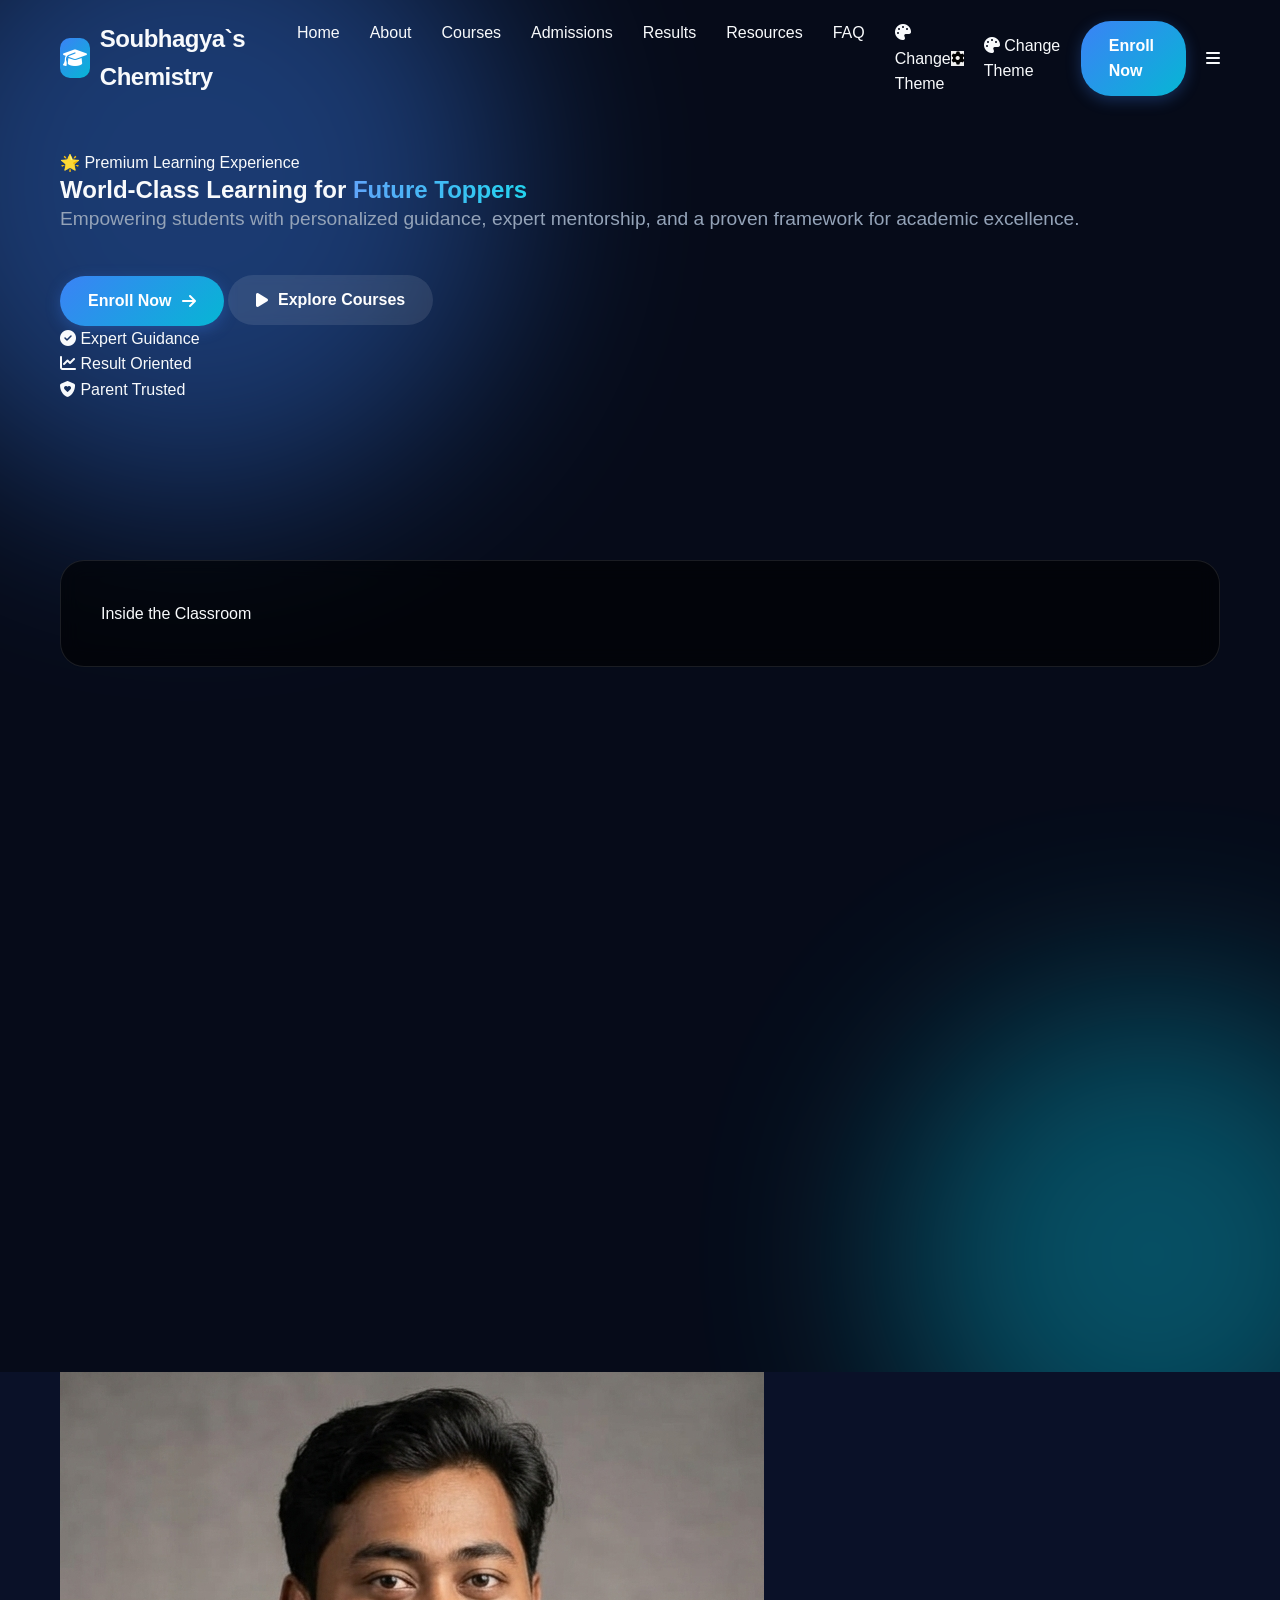
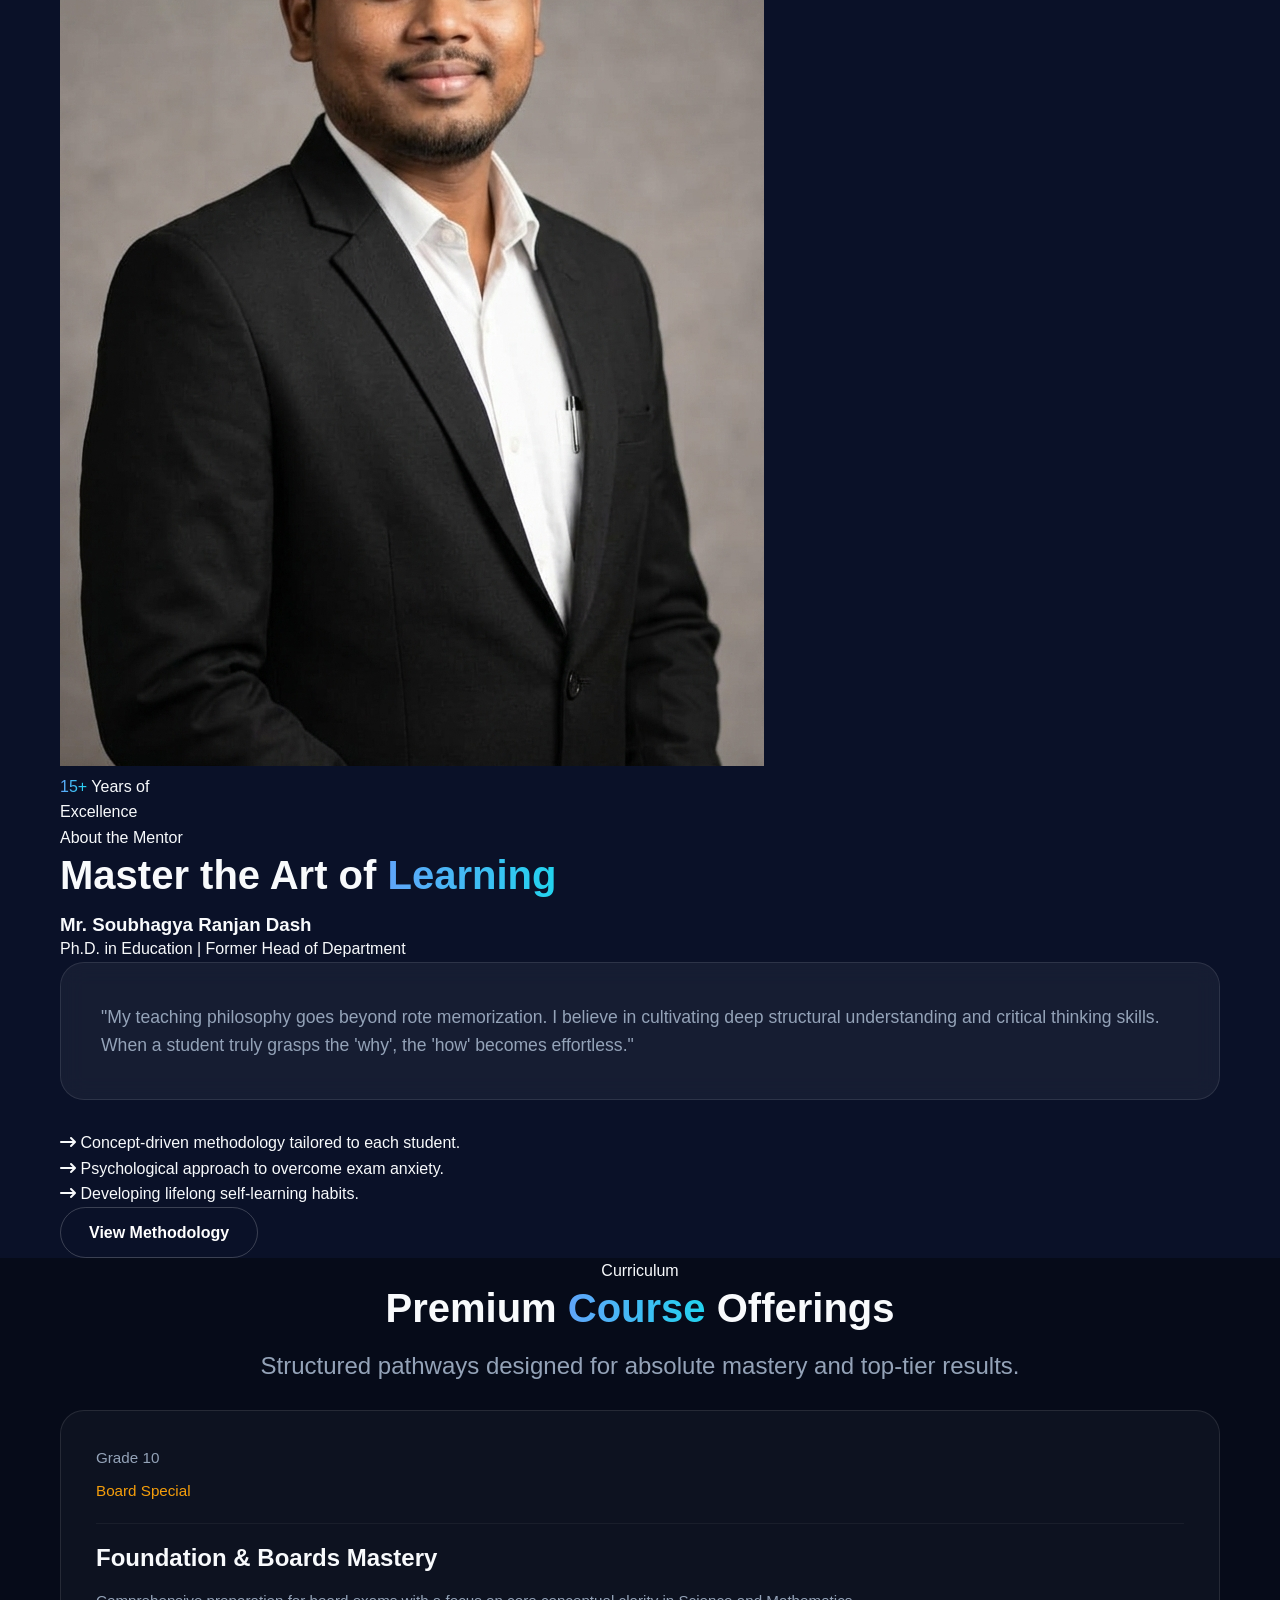
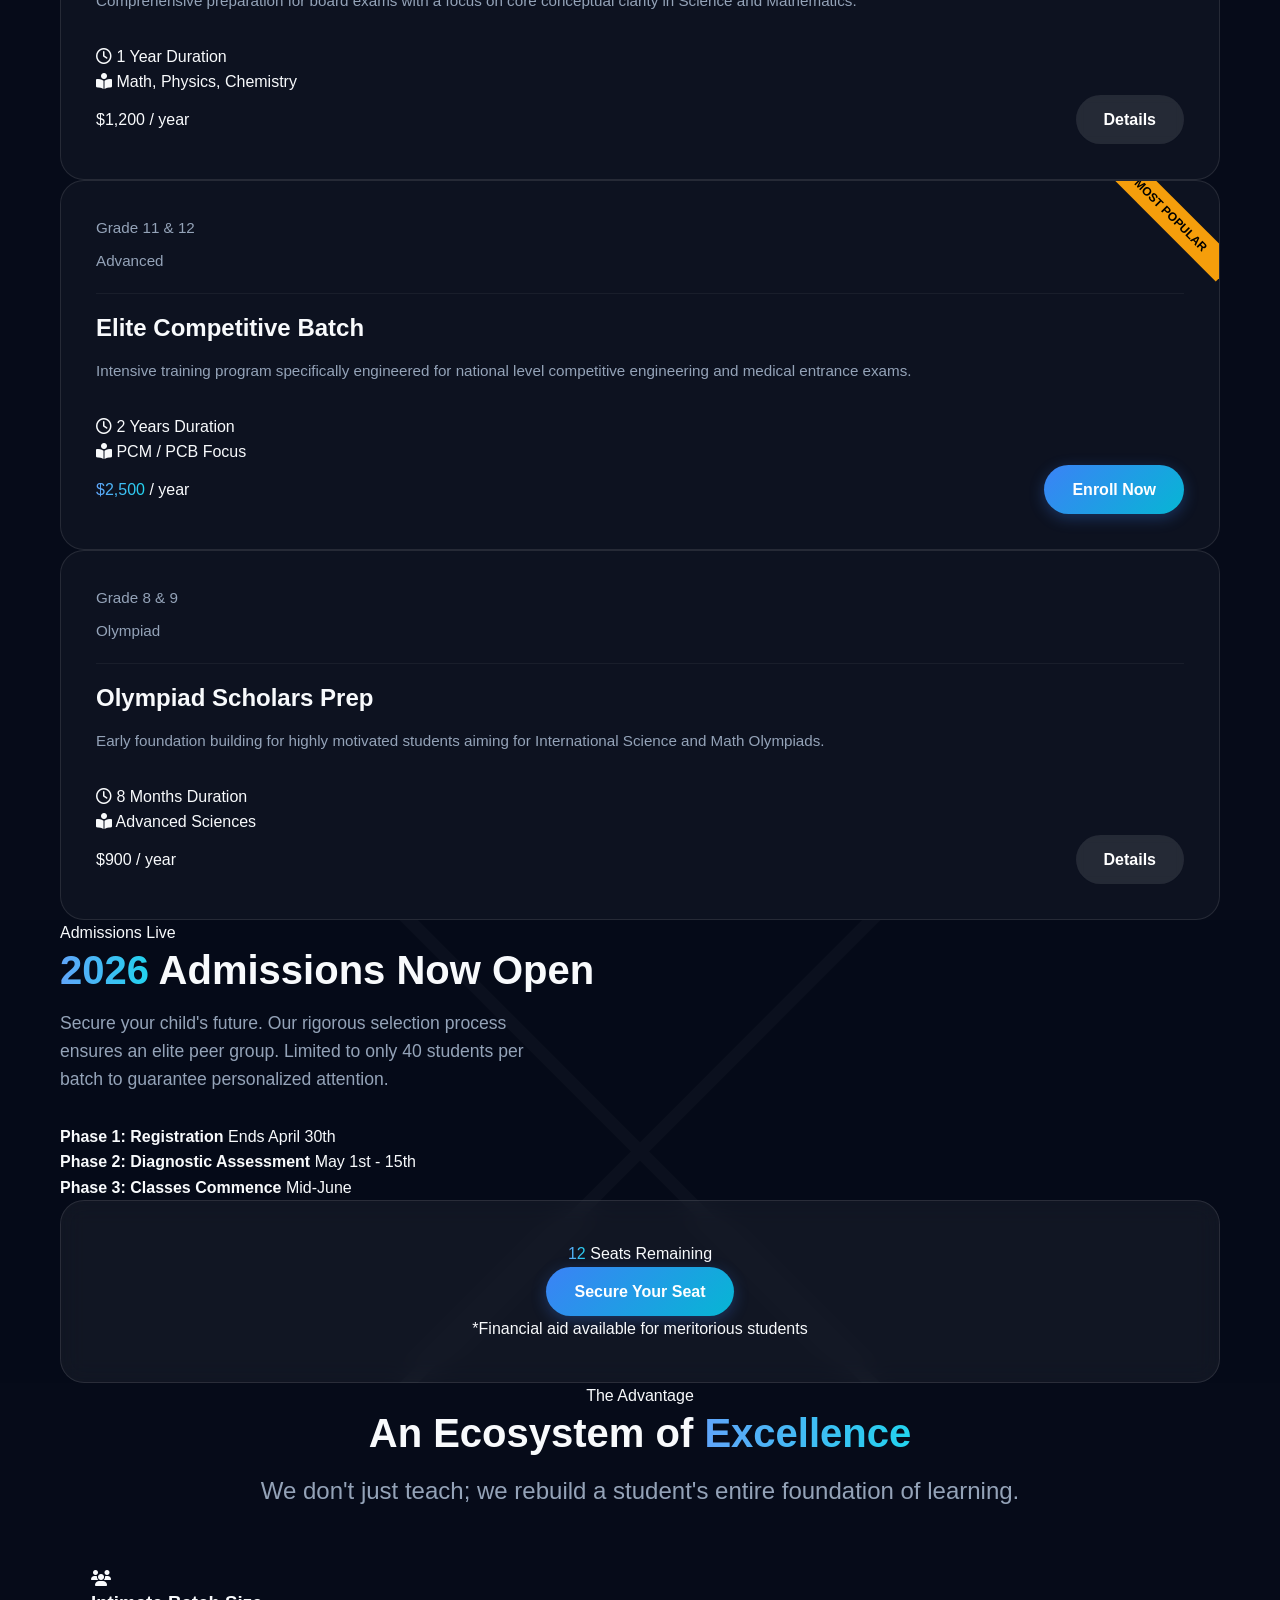
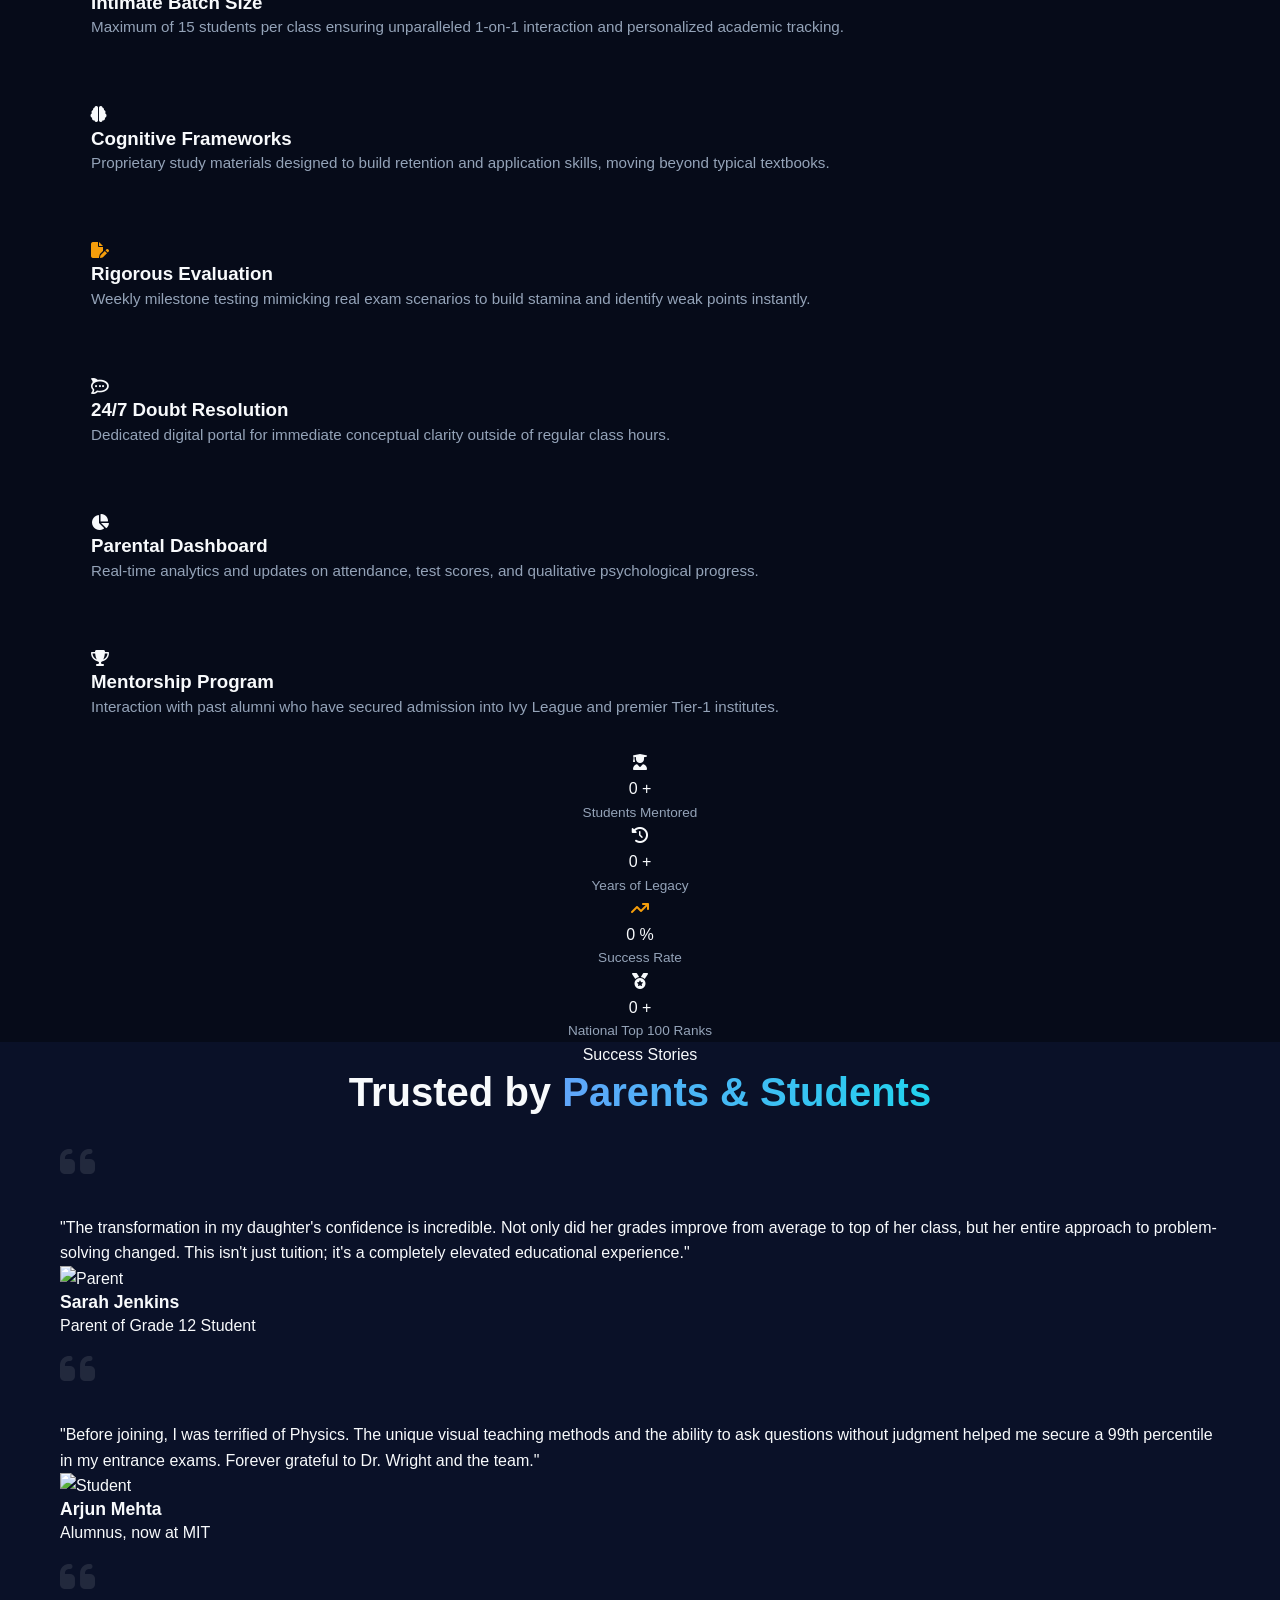
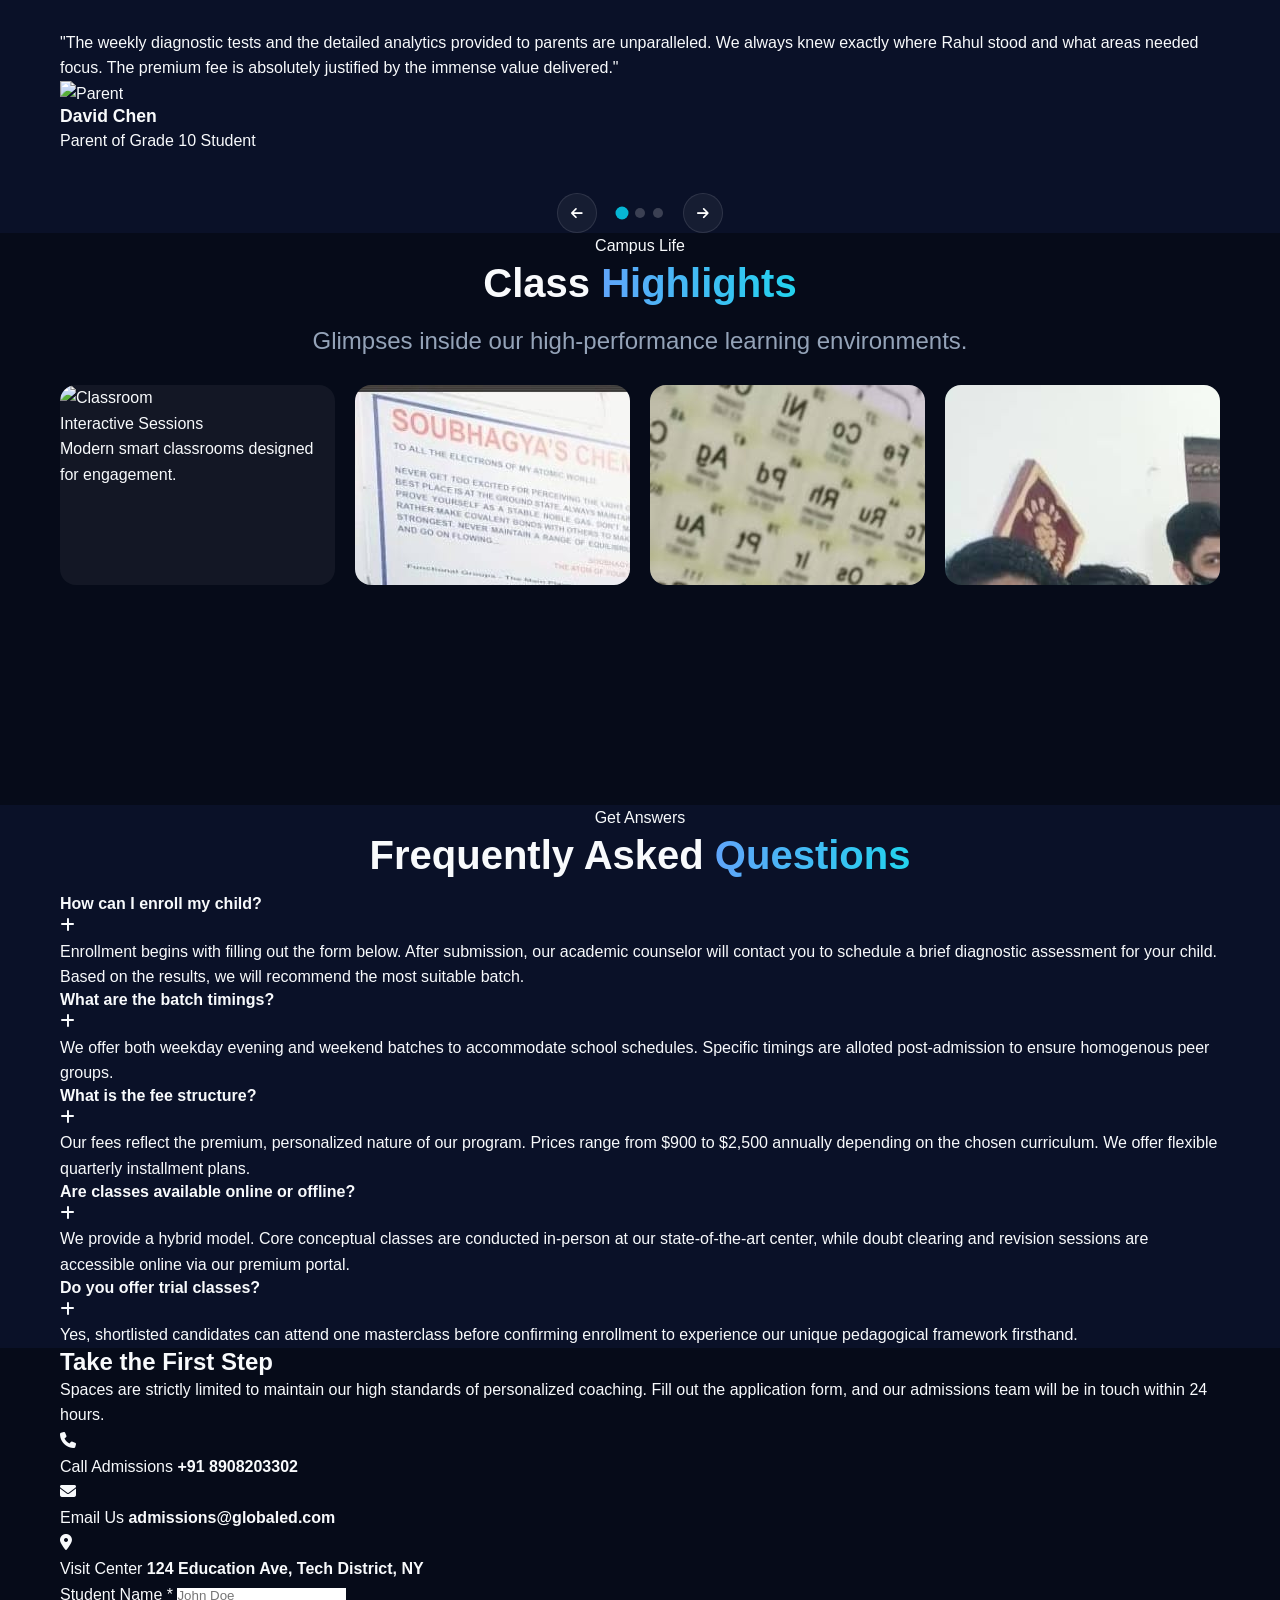
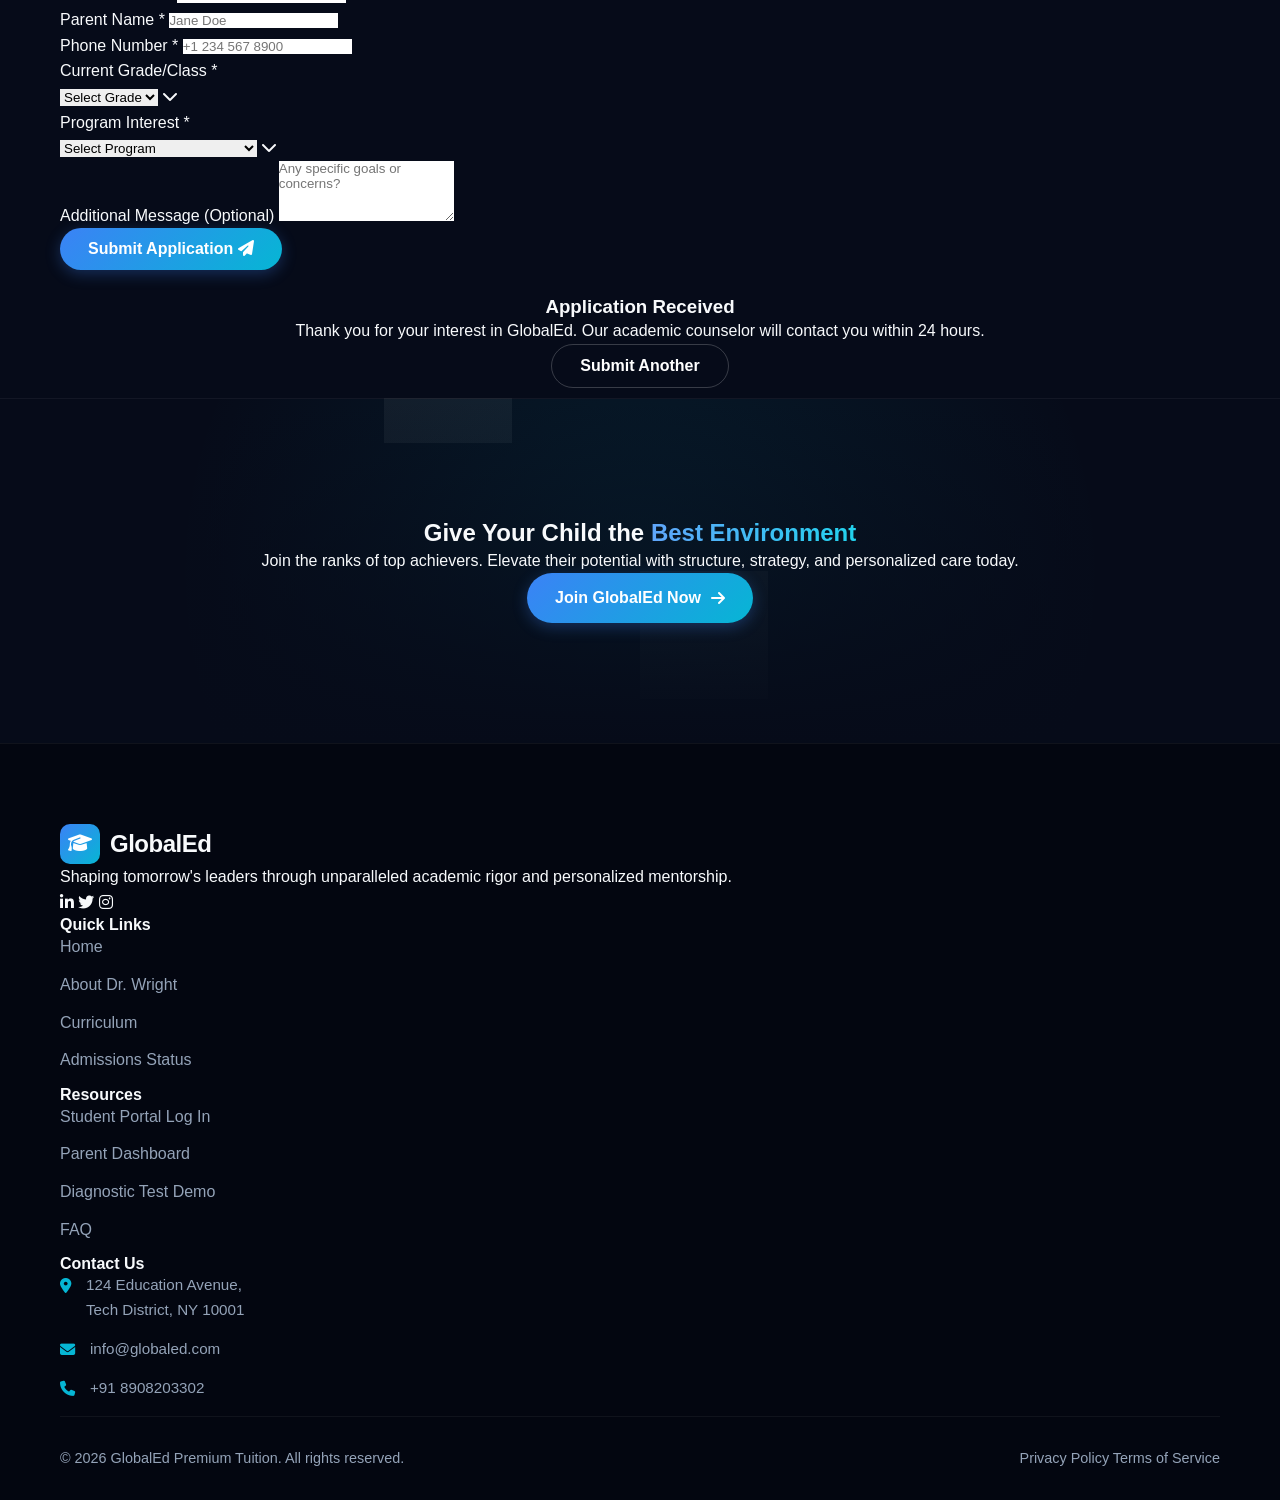
==== commit 24259123: "Update index.html" ====
--- a/index.html
+++ b/index.html
@@ -1,532 +1,933 @@
 <!DOCTYPE html>
 <html lang="en">
+
 <head>
     <meta charset="UTF-8">
     <meta name="viewport" content="width=device-width, initial-scale=1.0">
-    <title>EduPrime | Premium Tuition for Academic Excellence</title>
-    <meta name="description" content="World-Class Learning for Future Toppers. Elevate your child's academic performance with our premium tuition services.">
-    <!-- Google Fonts: Outfit for modern primary text -->
+    <title>GlobalEd | Premium Tuition for Academic Excellence</title>
+    <script>
+        (function() {
+            const theme = localStorage.getItem('selected-theme') || 'theme-sage';
+            document.documentElement.className = theme;
+            if (theme === 'theme-custom') {
+                const custom = JSON.parse(localStorage.getItem('custom-theme-settings') || '{}');
+                for (const [key, value] of Object.entries(custom)) {
+                    document.documentElement.style.setProperty(`--custom-${key}`, value);
+                }
+            }
+        })();
+    </script>
+    <meta name="description"
+        content="World-Class Learning for Future Toppers. Premium tuition website offering personalized guidance and expert mentorship for academic excellence.">
+    <!-- Google Fonts -->
     <link rel="preconnect" href="https://fonts.googleapis.com">
     <link rel="preconnect" href="https://fonts.gstatic.com" crossorigin>
-    <link href="https://fonts.googleapis.com/css2?family=Outfit:wght@300;400;500;600;700;800&display=swap" rel="stylesheet">
-    <!-- FontAwesome for Icons -->
+    <link
+        href="https://fonts.googleapis.com/css2?family=Plus+Jakarta+Sans:wght@300;400;500;600;700;800&family=Playfair+Display:ital,wght@0,600;1,600&display=swap"
+        rel="stylesheet">
+    <!-- Font Awesome -->
     <link rel="stylesheet" href="https://cdnjs.cloudflare.com/ajax/libs/font-awesome/6.4.0/css/all.min.css">
-    <!-- Custom CSS -->
     <link rel="stylesheet" href="style.css">
 </head>
-<body>
-    <!-- Section 1: Navbar -->
+
+<body id="top">
+    <!-- Navbar -->
     <nav class="navbar" id="navbar">
         <div class="container nav-container">
-            <a href="#" class="logo">
-                <div class="logo-icon"><i class="fa-solid fa-graduation-cap"></i></div>
-                <span class="logo-text">Edu<span class="text-gradient">Prime</span></span>
+            <a href="#top" class="logo">
+                <span class="logo-icon"><i class="fa-solid fa-graduation-cap"></i></span>
+                <span class="logo-text">Soubhagya`s Chemistry</span>
             </a>
-            <ul class="nav-links" id="nav-links">
-                <li><a href="#about" class="nav-link">About</a></li>
-                <li><a href="#courses" class="nav-link">Courses</a></li>
-                <li><a href="#admissions" class="nav-link">Admissions</a></li>
-                <li><a href="#results" class="nav-link">Results</a></li>
-                <li><a href="#faq" class="nav-link">FAQ</a></li>
+            <ul class="nav-links">
+                <li><a href="#home">Home</a></li>
+                <li><a href="#about">About</a></li>
+                <li><a href="#courses">Courses</a></li>
+                <li><a href="#admissions">Admissions</a></li>
+                <li><a href="#achievements">Results</a></li>
+                <li><a href="#">Resources</a></li>
+                <li><a href="#faq">FAQ</a></li>
+                <li class="mobile-only mt-4 pt-4 border-top-glass"><a href="themes.html"
+                        class="flex-align-center gap-2 text-white"><i class="fa-solid fa-palette text-muted"></i> Change
+                        Theme</a></li>
             </ul>
-            <div class="nav-actions">
-                <a href="#enroll" class="btn btn-primary btn-sm">Join Now</a>
-                <button class="mobile-menu-btn" id="mobile-menu-btn" aria-label="Toggle Menu">
+            <div class="nav-actions flex-align-center gap-3 relative">
+                <button
+                    class="settings-btn w-10 h-10 rounded-circle bg-glass flex-center text-white hover-bg-primary transition border-glass cursor-pointer"
+                    id="settingsToggle" aria-label="Settings">
+                    <i class="fa-solid fa-gear"></i>
+                </button>
+
+                <!-- Settings Dropdown Popup -->
+                <div id="settingsDropdown"
+                    class="settings-dropdown hidden absolute top-100 right-0 mt-2 p-2 border-radius-lg glass-card shadow-blue bg-darker-glass min-w-48 z-50">
+                    <a href="themes.html"
+                        class="dropdown-item flex-align-center gap-3 p-3 border-radius-md hover-bg-glass transition text-white text-sm font-medium">
+                        <i class="fa-solid fa-palette text-muted"></i>
+                        <span>Change Theme</span>
+                    </a>
+                </div>
+
+                <a href="#enroll" class="btn btn-primary btn-small">Enroll Now</a>
+                <div class="menu-toggle" id="mobile-menu">
                     <i class="fa-solid fa-bars"></i>
-                </button>
+                </div>
             </div>
         </div>
     </nav>
 
-    <!-- Section 2: HERO SECTION -->
-    <header class="hero" id="home">
-        <!-- Abstract Background Elements -->
+    <!-- 1. Hero Section -->
+    <section id="home" class="hero">
         <div class="hero-bg-glow glow-1"></div>
         <div class="hero-bg-glow glow-2"></div>
-        
-        <div class="container hero-container grid-2-col">
-            <div class="hero-content reveal-up">
-                <div class="premium-badge">
-                    <span class="badge-dot"></span> No. 1 Premium Education Platform
-                </div>
-                <h1 class="hero-title">World-Class Learning for <span class="text-gradient">Future Toppers</span></h1>
-                <p class="hero-subtitle">Experience our elite coaching methodology designed to unlock your child's true academic potential. Trusted by top-performing students and parents.</p>
-                <div class="hero-cta-group">
-                    <a href="#enroll" class="btn btn-primary btn-lg">Enroll Now <i class="fa-solid fa-arrow-right"></i></a>
-                    <a href="#courses" class="btn btn-outline btn-lg">Explore Courses</a>
-                </div>
-                <div class="trust-indicators">
-                    <div class="trust-item"><i class="fa-solid fa-circle-check text-green"></i> Expert Guidance</div>
-                    <div class="trust-item"><i class="fa-solid fa-circle-check text-green"></i> Result Oriented</div>
-                    <div class="trust-item"><i class="fa-solid fa-circle-check text-green"></i> Parent Trusted</div>
-                </div>
-            </div>
-            
-            <div class="hero-visual reveal-fade">
-                <!-- Abstract visual representation of a dashboard/card -->
-                <div class="glass-dashboard">
-                    <div class="dash-header">
-                        <div class="dash-dots"><span></span><span></span><span></span></div>
-                        <div class="dash-title">Student Progress</div>
-                    </div>
-                    <div class="dash-body">
-                        <div class="dash-stat-row">
-                            <div class="stat-icon-box"><i class="fa-solid fa-arrow-trend-up"></i></div>
-                            <div class="stat-text">
-                                <p class="stat-label">Performance Growth</p>
-                                <h4 class="stat-value">+42.8%</h4>
-                            </div>
-                        </div>
-                        <div class="dash-chart">
-                            <div class="bar bar-1"></div>
-                            <div class="bar bar-2"></div>
-                            <div class="bar bar-3"></div>
-                            <div class="bar bar-4"></div>
-                            <div class="bar bar-5"></div>
-                            <div class="bar bar-6"></div>
-                        </div>
-                    </div>
-                    <!-- Floating Elements -->
-                    <div class="floating-badge badge-top-right">
-                        <div class="avatar"><i class="fa-solid fa-medal"></i></div>
-                        <div>
-                            <p class="badge-title">Top Scorer</p>
-                            <p class="badge-sub">Rank #1</p>
-                        </div>
-                    </div>
-                    <div class="floating-badge badge-bottom-left">
-                        <div class="stars">
-                            <i class="fa-solid fa-star"></i><i class="fa-solid fa-star"></i><i class="fa-solid fa-star"></i><i class="fa-solid fa-star"></i><i class="fa-solid fa-star"></i>
-                        </div>
-                        <p class="badge-title">4.9/5 Rating</p>
-                    </div>
-                </div>
-            </div>
-        </div>
-    </header>
-
-    <!-- Section 3: ABOUT THE TEACHER -->
-    <section class="about section-padding" id="about">
-        <div class="container grid-2-col">
-            <div class="about-visual reveal-right">
-                <div class="image-wrapper">
-                    <!-- Placeholder for teacher photo -->
-                    <div class="teacher-placeholder">
-                        <i class="fa-solid fa-chalkboard-user"></i>
-                    </div>
-                    <div class="exp-badge">
-                        <span class="exp-num">15+</span>
-                        <span class="exp-text">Years<br>Experience</span>
-                    </div>
-                </div>
-            </div>
-            <div class="about-content reveal-left">
-                <h2 class="section-title">Meet Your <span class="text-gradient">Mentor</span></h2>
-                <h3 class="section-subtitle">Dedicated to Academic Excellence & Student Success</h3>
-                <p class="about-text">With over a decade of experience in top-tier education, my teaching philosophy revolves around conceptual clarity and personalized attention. I don't just teach the syllabus; I build a foundation for lifelong learning and analytical thinking.</p>
-                <ul class="about-highlights">
-                    <li><i class="fa-solid fa-gem text-accent"></i> Proven track record of top rankers</li>
-                    <li><i class="fa-solid fa-gem text-accent"></i> Modern, interactive teaching methods</li>
-                    <li><i class="fa-solid fa-gem text-accent"></i> Focus on critical thinking & problem solving</li>
+        <div class="container hero-container">
+            <div class="hero-content reveal">
+                <div class="badge fade-in-up">🌟 Premium Learning Experience</div>
+                <h1 class="fade-in-up" style="animation-delay: 0.1s">
+                    World-Class Learning for <span class="text-gradient">Future Toppers</span>
+                </h1>
+                <p class="hero-subtitle fade-in-up" style="animation-delay: 0.2s">
+                    Empowering students with personalized guidance, expert mentorship, and a proven framework for
+                    academic excellence.
+                </p>
+                <div class="hero-buttons fade-in-up" style="animation-delay: 0.3s">
+                    <a href="#enroll" class="btn btn-primary btn-large">
+                        Enroll Now <i class="fa-solid fa-arrow-right"></i>
+                    </a>
+                    <a href="#courses" class="btn btn-secondary btn-large">
+                        <i class="fa-solid fa-play"></i> Explore Courses
+                    </a>
+                </div>
+                <div class="trust-badges fade-in-up" style="animation-delay: 0.4s">
+                    <div class="trust-badge">
+                        <i class="fa-solid fa-check-circle text-emerald"></i> Expert Guidance
+                    </div>
+                    <div class="trust-badge">
+                        <i class="fa-solid fa-chart-line text-primary"></i> Result Oriented
+                    </div>
+                    <div class="trust-badge">
+                        <i class="fa-solid fa-shield-heart text-secondary"></i> Parent Trusted
+                    </div>
+                </div>
+            </div>
+            <div class="hero-visual reveal fade-in-left" style="animation-delay: 0.4s">
+                <div class="video-panel glass-card relative overflow-hidden border-radius-xl shadow-blue"
+                    style="aspect-ratio: 4/3; width: 100%;">
+                    <video autoplay loop muted playsinline class="w-full h-full object-cover">
+                        <source src="Cinematic_Logo_Reveal_for_Education_Brand (2).mp4" type="video/mp4">
+                    </video>
+                    <div class="absolute bottom-6 left-6 right-6 z-10 pointer-events-none">
+                        <div class="glass-panel p-4 border-radius-lg flex flex-align-center justify-between border-glass"
+                            style="background: rgba(0,0,0,0.6); backdrop-filter: blur(10px);">
+                            <div class="flex-align-center gap-3">
+                                <span class="pulse bg-emerald shrink-0"></span>
+                                <span class="text-white font-medium text-sm">Inside the Classroom</span>
+                            </div>
+                        </div>
+                    </div>
+                </div>
+            </div>
+        </div>
+    </section>
+
+    <!-- 2. About the Teacher Section -->
+    <section id="about" class="about section bg-alt">
+        <div class="container about-container">
+            <div class="about-visual reveal fade-in-right">
+                <div class="teacher-image-wrapper">
+                    <div class="image-backdrop"></div>
+                    <img src="Photo.png" alt="Lead Teacher" class="teacher-img">
+                    <div class="experience-badge glass-card border-glass">
+                        <span class="years text-gradient">15+</span>
+                        <span class="text">Years of<br>Excellence</span>
+                    </div>
+                </div>
+            </div>
+            <div class="about-content reveal fade-in-up">
+                <span class="badge">About the Mentor</span>
+                <h2 class="section-title">Master the Art of <span class="text-gradient">Learning</span></h2>
+                <h3 class="teacher-name mt-2">Mr. Soubhagya Ranjan Dash</h3>
+                <p class="teacher-credentials text-primary font-medium mb-4">Ph.D. in Education | Former Head of
+                    Department</p>
+                <div class="about-text glass-panel p-4 mb-5 border-radius-lg">
+                    <p class="text-muted italic m-0">"My teaching philosophy goes beyond rote memorization. I believe in
+                        cultivating deep structural understanding and critical thinking skills. When a student truly
+                        grasps the 'why', the 'how' becomes effortless."</p>
+                </div>
+                <ul class="why-join-list mb-5">
+                    <li><i class="fa-solid fa-arrow-right-long text-primary"></i> <span>Concept-driven methodology
+                            tailored to each student.</span></li>
+                    <li><i class="fa-solid fa-arrow-right-long text-primary"></i> <span>Psychological approach to
+                            overcome exam anxiety.</span></li>
+                    <li><i class="fa-solid fa-arrow-right-long text-primary"></i> <span>Developing lifelong
+                            self-learning habits.</span></li>
                 </ul>
-                <a href="#courses" class="btn btn-outline btn-mt">View My Teaching Methodology</a>
-            </div>
-        </div>
-    </section>
-
-    <!-- Section 4: COURSES SECTION -->
-    <section class="courses section-padding bg-alt" id="courses">
+                <a href="#courses" class="btn btn-outline">View Methodology</a>
+            </div>
+        </div>
+    </section>
+
+    <!-- 3. Courses Section -->
+    <section id="courses" class="courses section">
         <div class="container">
-            <div class="section-header text-center reveal-up">
-                <span class="section-tag">Our Programs</span>
-                <h2 class="section-title">Premium <span class="text-gradient">Courses</span></h2>
-                <p class="section-desc">Tailored curriculums designed for different age groups and academic goals.</p>
-            </div>
-            
-            <div class="grid-3-col mt-50">
+            <div class="section-header text-center reveal fade-in-up">
+                <span class="badge mx-auto">Curriculum</span>
+                <h2 class="section-title mt-3">Premium <span class="text-gradient">Course</span> Offerings</h2>
+                <p class="section-subtitle mx-auto mt-3">Structured pathways designed for absolute mastery and top-tier
+                    results.</p>
+            </div>
+            <div class="course-grid">
                 <!-- Course Card 1 -->
-                <div class="course-card reveal-up" style="transition-delay: 100ms;">
-                    <div class="course-icon"><i class="fa-solid fa-seedling"></i></div>
-                    <h3 class="course-title">Foundation Batch</h3>
-                    <div class="course-meta">
-                        <span><i class="fa-solid fa-users-rectangle"></i> Class 8th - 10th</span>
-                        <span><i class="fa-solid fa-book-open"></i> Math & Science</span>
-                    </div>
-                    <p class="course-desc">Building strong core concepts for early learners to ensure future academic ease.</p>
-                    <div class="course-footer">
-                        <div class="course-duration"><i class="fa-regular fa-clock"></i> 1 Year</div>
-                        <a href="#enroll" class="btn btn-text">Enroll Now <i class="fa-solid fa-arrow-right"></i></a>
-                    </div>
-                </div>
-                
-                <!-- Course Card 2 -->
-                <div class="course-card popular-card reveal-up" style="transition-delay: 200ms;">
+                <div class="course-card glass-card hover-lift reveal fade-in-up" style="transition-delay: 0.1s">
+                    <div class="course-image"
+                        style="background-image: url('https://images.unsplash.com/photo-1434030216411-0b793f4b4173?ixlib=rb-4.0.3&auto=format&fit=crop&w=600&q=80');">
+                        <div class="overlay"></div>
+                    </div>
+                    <div class="course-content p-5">
+                        <div class="course-meta mb-3 flex-align-center justify-between">
+                            <span class="tag bg-glass text-xs">Grade 10</span>
+                            <span class="tag text-gold bg-gold-glass text-xs">Board Special</span>
+                        </div>
+                        <h3 class="course-title text-xl mb-3">Foundation & Boards Mastery</h3>
+                        <p class="course-desc text-muted text-sm mb-4">Comprehensive preparation for board exams with a
+                            focus on core conceptual clarity in Science and Mathematics.</p>
+                        <ul class="course-features border-top-glass pt-4 mb-5">
+                            <li class="flex-align-center gap-2 mb-2 text-sm"><i
+                                    class="fa-regular fa-clock text-primary"></i> 1 Year Duration</li>
+                            <li class="flex-align-center gap-2 mb-2 text-sm"><i
+                                    class="fa-solid fa-book-open-reader text-primary"></i> Math, Physics, Chemistry</li>
+                        </ul>
+                        <div class="course-footer flex-align-center justify-between mt-auto">
+                            <div class="price">
+                                <span class="amount text-xl font-bold">$1,200</span>
+                                <span class="period text-xs text-muted">/ year</span>
+                            </div>
+                            <a href="#enroll" class="btn btn-secondary btn-small">Details</a>
+                        </div>
+                    </div>
+                </div>
+
+                <!-- Course Card 2 (Featured) -->
+                <div class="course-card glass-card course-featured hover-lift glow-border reveal fade-in-up"
+                    style="transition-delay: 0.2s">
                     <div class="popular-badge">Most Popular</div>
-                    <div class="course-icon text-gold"><i class="fa-solid fa-rocket"></i></div>
-                    <h3 class="course-title">Excellence Program</h3>
-                    <div class="course-meta">
-                        <span><i class="fa-solid fa-users-rectangle"></i> Class 11th - 12th</span>
-                        <span><i class="fa-solid fa-book-open"></i> Physics & Math</span>
-                    </div>
-                    <p class="course-desc">Intensive coaching with focus on board exams and competitive test preparation.</p>
-                    <div class="course-footer">
-                        <div class="course-duration"><i class="fa-regular fa-clock"></i> 1 Year</div>
-                        <a href="#enroll" class="btn btn-primary">Enroll Now <i class="fa-solid fa-arrow-right"></i></a>
-                    </div>
-                </div>
-                
+                    <div class="course-image"
+                        style="background-image: url('https://images.unsplash.com/photo-1522202176988-66273c2fd55f?ixlib=rb-4.0.3&auto=format&fit=crop&w=600&q=80');">
+                        <div class="overlay"></div>
+                    </div>
+                    <div class="course-content p-5">
+                        <div class="course-meta mb-3 flex-align-center justify-between">
+                            <span class="tag bg-glass text-xs">Grade 11 & 12</span>
+                            <span class="tag text-primary bg-primary-glass text-xs">Advanced</span>
+                        </div>
+                        <h3 class="course-title text-2xl mb-3">Elite Competitive Batch</h3>
+                        <p class="course-desc text-muted text-sm mb-4">Intensive training program specifically
+                            engineered for national level competitive engineering and medical entrance exams.</p>
+                        <ul class="course-features border-top-glass pt-4 mb-5">
+                            <li class="flex-align-center gap-2 mb-2 text-sm"><i
+                                    class="fa-regular fa-clock text-primary"></i> 2 Years Duration</li>
+                            <li class="flex-align-center gap-2 mb-2 text-sm"><i
+                                    class="fa-solid fa-book-open-reader text-primary"></i> PCM / PCB Focus</li>
+                        </ul>
+                        <div class="course-footer flex-align-center justify-between mt-auto">
+                            <div class="price">
+                                <span class="amount text-gradient text-2xl font-bold">$2,500</span>
+                                <span class="period text-xs text-muted">/ year</span>
+                            </div>
+                            <a href="#enroll" class="btn btn-primary btn-small glow-btn">Enroll Now</a>
+                        </div>
+                    </div>
+                </div>
+
                 <!-- Course Card 3 -->
-                <div class="course-card reveal-up" style="transition-delay: 300ms;">
-                    <div class="course-icon text-cyan"><i class="fa-solid fa-bullseye"></i></div>
-                    <h3 class="course-title">Crash Course & Test Series</h3>
-                    <div class="course-meta">
-                        <span><i class="fa-solid fa-users-rectangle"></i> Class 10th & 12th</span>
-                        <span><i class="fa-solid fa-book-open"></i> All Subjects</span>
-                    </div>
-                    <p class="course-desc">Rigorous revision, mock tests, and paper-solving techniques before final exams.</p>
-                    <div class="course-footer">
-                        <div class="course-duration"><i class="fa-regular fa-clock"></i> 3 Months</div>
-                        <a href="#enroll" class="btn btn-text">Enroll Now <i class="fa-solid fa-arrow-right"></i></a>
-                    </div>
-                </div>
-            </div>
-        </div>
-    </section>
-
-    <!-- Section 5: YEARLY ADMISSION / ENROLLMENT -->
-    <section class="admissions section-padding" id="admissions">
+                <div class="course-card glass-card hover-lift reveal fade-in-up" style="transition-delay: 0.3s">
+                    <div class="course-image"
+                        style="background-image: url('https://images.unsplash.com/photo-1503676260728-1c00da094a0b?ixlib=rb-4.0.3&auto=format&fit=crop&w=600&q=80');">
+                        <div class="overlay"></div>
+                    </div>
+                    <div class="course-content p-5">
+                        <div class="course-meta mb-3 flex-align-center justify-between">
+                            <span class="tag bg-glass text-xs">Grade 8 & 9</span>
+                            <span class="tag text-emerald bg-emerald-glass text-xs">Olympiad</span>
+                        </div>
+                        <h3 class="course-title text-xl mb-3">Olympiad Scholars Prep</h3>
+                        <p class="course-desc text-muted text-sm mb-4">Early foundation building for highly motivated
+                            students aiming for International Science and Math Olympiads.</p>
+                        <ul class="course-features border-top-glass pt-4 mb-5">
+                            <li class="flex-align-center gap-2 mb-2 text-sm"><i
+                                    class="fa-regular fa-clock text-primary"></i> 8 Months Duration</li>
+                            <li class="flex-align-center gap-2 mb-2 text-sm"><i
+                                    class="fa-solid fa-book-open-reader text-primary"></i> Advanced Sciences</li>
+                        </ul>
+                        <div class="course-footer flex-align-center justify-between mt-auto">
+                            <div class="price">
+                                <span class="amount text-xl font-bold">$900</span>
+                                <span class="period text-xs text-muted">/ year</span>
+                            </div>
+                            <a href="#enroll" class="btn btn-secondary btn-small">Details</a>
+                        </div>
+                    </div>
+                </div>
+            </div>
+        </div>
+    </section>
+
+    <!-- 4. Yearly Admission / Enrollment Section -->
+    <section id="admissions" class="admissions section bg-alt relative overflow-hidden">
+        <div class="bg-glow absolute top-0 left-0 w-full h-full pointer-events-none opacity-20 bg-gradient-radial">
+        </div>
+        <div class="container container-small relative z-10">
+            <div
+                class="admission-banner reveal fade-in-up glass-card p-10 lg-p-14 border-radius-xl glow-border-large flex flex-col md-flex-row gap-10">
+                <div class="banner-content flex-1">
+                    <div
+                        class="pulse-indicator mb-4 d-inline-flex flex-align-center gap-2 text-xs font-bold text-emerald uppercase tracking-wider bg-emerald-glass py-1 px-3 rounded-full">
+                        <span class="pulse bg-emerald"></span> Admissions Live
+                    </div>
+                    <h2 class="text-3xl lg-text-4xl mb-4"><span class="text-gradient">2026</span> Admissions Now Open
+                    </h2>
+                    <p class="text-muted mb-8 leading-relaxed">Secure your child's future. Our rigorous selection
+                        process ensures an elite peer group. Limited to only 40 students per batch to guarantee
+                        personalized attention.</p>
+                    <div class="timeline border-left-glass pl-6 ml-3 relative">
+                        <div class="timeline-item relative mb-6">
+                            <div class="timeline-dot dot-active"></div>
+                            <strong class="d-block text-white mb-1">Phase 1: Registration</strong>
+                            <span class="text-xs text-primary font-medium">Ends April 30th</span>
+                        </div>
+                        <div class="timeline-item relative mb-6">
+                            <div class="timeline-dot"></div>
+                            <strong class="d-block text-white mb-1">Phase 2: Diagnostic Assessment</strong>
+                            <span class="text-xs text-muted">May 1st - 15th</span>
+                        </div>
+                        <div class="timeline-item relative">
+                            <div class="timeline-dot"></div>
+                            <strong class="d-block text-white mb-1">Phase 3: Classes Commence</strong>
+                            <span class="text-xs text-muted">Mid-June</span>
+                        </div>
+                    </div>
+                </div>
+                <div
+                    class="banner-action glass-panel p-8 border-radius-lg flex flex-col flex-align-center justify-center text-center">
+                    <div class="seats-left mb-6">
+                        <span class="number text-6xl font-black text-gradient d-block lh-1 mb-2">12</span>
+                        <span class="text text-sm font-medium text-white uppercase tracking-widest">Seats
+                            Remaining</span>
+                    </div>
+                    <a href="#enroll" class="btn btn-primary btn-large w-full glow-btn shadow-blue mt-4">Secure Your
+                        Seat</a>
+                    <p class="text-xs text-muted mt-4">*Financial aid available for meritorious students</p>
+                </div>
+            </div>
+        </div>
+    </section>
+
+    <!-- 5. Why Choose Us Section -->
+    <section class="features section relative">
+        <div class="container relative z-10">
+            <div class="section-header text-center reveal fade-in-up">
+                <span class="badge mx-auto">The Advantage</span>
+                <h2 class="section-title mt-3">An Ecosystem of <span class="text-gradient">Excellence</span></h2>
+                <p class="section-subtitle mx-auto mt-3">We don't just teach; we rebuild a student's entire foundation
+                    of learning.</p>
+            </div>
+            <div class="features-grid">
+                <!-- Feature 1 -->
+                <div class="feature-card glass-card p-8 hover-glow reveal fade-in-up" style="transition-delay: 0.1s">
+                    <div class="icon-box mb-6 text-3xl text-primary bg-primary-glass w-16 h-16 rounded-xl flex-center">
+                        <i class="fa-solid fa-users"></i>
+                    </div>
+                    <h3 class="text-xl mb-3">Intimate Batch Size</h3>
+                    <p class="text-muted text-sm leading-relaxed">Maximum of 15 students per class ensuring unparalleled
+                        1-on-1 interaction and personalized academic tracking.</p>
+                </div>
+                <!-- Feature 2 -->
+                <div class="feature-card glass-card p-8 hover-glow reveal fade-in-up" style="transition-delay: 0.2s">
+                    <div class="icon-box mb-6 text-3xl text-emerald bg-emerald-glass w-16 h-16 rounded-xl flex-center">
+                        <i class="fa-solid fa-brain"></i>
+                    </div>
+                    <h3 class="text-xl mb-3">Cognitive Frameworks</h3>
+                    <p class="text-muted text-sm leading-relaxed">Proprietary study materials designed to build
+                        retention and application skills, moving beyond typical textbooks.</p>
+                </div>
+                <!-- Feature 3 -->
+                <div class="feature-card glass-card p-8 hover-glow reveal fade-in-up" style="transition-delay: 0.3s">
+                    <div class="icon-box mb-6 text-3xl text-gold bg-gold-glass w-16 h-16 rounded-xl flex-center">
+                        <i class="fa-solid fa-file-pen"></i>
+                    </div>
+                    <h3 class="text-xl mb-3">Rigorous Evaluation</h3>
+                    <p class="text-muted text-sm leading-relaxed">Weekly milestone testing mimicking real exam scenarios
+                        to build stamina and identify weak points instantly.</p>
+                </div>
+                <!-- Feature 4 -->
+                <div class="feature-card glass-card p-8 hover-glow reveal fade-in-up" style="transition-delay: 0.4s">
+                    <div
+                        class="icon-box mb-6 text-3xl text-secondary bg-secondary-glass w-16 h-16 rounded-xl flex-center">
+                        <i class="fa-brands fa-rocketchat"></i>
+                    </div>
+                    <h3 class="text-xl mb-3">24/7 Doubt Resolution</h3>
+                    <p class="text-muted text-sm leading-relaxed">Dedicated digital portal for immediate conceptual
+                        clarity outside of regular class hours.</p>
+                </div>
+                <!-- Feature 5 -->
+                <div class="feature-card glass-card p-8 hover-glow reveal fade-in-up" style="transition-delay: 0.5s">
+                    <div class="icon-box mb-6 text-3xl text-primary bg-primary-glass w-16 h-16 rounded-xl flex-center">
+                        <i class="fa-solid fa-chart-pie"></i>
+                    </div>
+                    <h3 class="text-xl mb-3">Parental Dashboard</h3>
+                    <p class="text-muted text-sm leading-relaxed">Real-time analytics and updates on attendance, test
+                        scores, and qualitative psychological progress.</p>
+                </div>
+                <!-- Feature 6 -->
+                <div class="feature-card glass-card p-8 hover-glow reveal fade-in-up" style="transition-delay: 0.6s">
+                    <div class="icon-box mb-6 text-3xl text-emerald bg-emerald-glass w-16 h-16 rounded-xl flex-center">
+                        <i class="fa-solid fa-trophy"></i>
+                    </div>
+                    <h3 class="text-xl mb-3">Mentorship Program</h3>
+                    <p class="text-muted text-sm leading-relaxed">Interaction with past alumni who have secured
+                        admission into Ivy League and premier Tier-1 institutes.</p>
+                </div>
+            </div>
+        </div>
+    </section>
+
+    <!-- 6. Results / Achievements Section -->
+    <section id="achievements"
+        class="achievements section text-center border-top-glass border-bottom-glass py-16 relative overflow-hidden bg-primary-dark">
+        <div class="achievements-bg absolute inset-0 opacity-10 background-pattern"></div>
+        <div class="container relative z-10">
+            <div class="achievements-grid grid-cols-2 lg-grid-cols-4 gap-8">
+                <div class="achievement-stat reveal fade-in-up p-6" style="transition-delay: 0.1s">
+                    <div class="icon-wrapper text-4xl mb-4 text-emerald"><i class="fa-solid fa-user-graduate"></i></div>
+                    <div class="stat-group flex-center text-5xl font-black mb-2 font-serif text-white">
+                        <span class="stat-number" data-target="2500">0</span>
+                        <span class="stat-plus text-primary">+</span>
+                    </div>
+                    <div class="stat-label text-sm uppercase tracking-widest text-muted font-bold">Students Mentored
+                    </div>
+                </div>
+                <div class="achievement-stat reveal fade-in-up p-6" style="transition-delay: 0.2s">
+                    <div class="icon-wrapper text-4xl mb-4 text-primary"><i class="fa-solid fa-clock-rotate-left"></i>
+                    </div>
+                    <div class="stat-group flex-center text-5xl font-black mb-2 font-serif text-white">
+                        <span class="stat-number" data-target="15">0</span>
+                        <span class="stat-plus text-primary">+</span>
+                    </div>
+                    <div class="stat-label text-sm uppercase tracking-widest text-muted font-bold">Years of Legacy</div>
+                </div>
+                <div class="achievement-stat reveal fade-in-up p-6" style="transition-delay: 0.3s">
+                    <div class="icon-wrapper text-4xl mb-4 text-gold"><i class="fa-solid fa-arrow-trend-up"></i></div>
+                    <div class="stat-group flex-center text-5xl font-black mb-2 font-serif text-white">
+                        <span class="stat-number" data-target="98">0</span>
+                        <span class="stat-plus text-primary">%</span>
+                    </div>
+                    <div class="stat-label text-sm uppercase tracking-widest text-muted font-bold">Success Rate</div>
+                </div>
+                <div class="achievement-stat reveal fade-in-up p-6" style="transition-delay: 0.4s">
+                    <div class="icon-wrapper text-4xl mb-4 text-secondary"><i class="fa-solid fa-medal"></i></div>
+                    <div class="stat-group flex-center text-5xl font-black mb-2 font-serif text-white">
+                        <span class="stat-number" data-target="150">0</span>
+                        <span class="stat-plus text-primary">+</span>
+                    </div>
+                    <div class="stat-label text-sm uppercase tracking-widest text-muted font-bold">National Top 100
+                        Ranks</div>
+                </div>
+            </div>
+        </div>
+    </section>
+
+    <!-- 7. Testimonials Section -->
+    <section class="testimonials section bg-alt relative">
+        <div
+            class="bg-shape shadow-blue w-96 h-96 absolute top-0 right-0 rounded-full blur-3xl opacity-20 bg-primary pointer-events-none">
+        </div>
+        <div class="container relative z-10">
+            <div class="section-header text-center reveal fade-in-up">
+                <span class="badge mx-auto">Success Stories</span>
+                <h2 class="section-title mt-3">Trusted by <span class="text-gradient">Parents & Students</span></h2>
+            </div>
+
+            <div
+                class="testimonial-slider-container reveal fade-in-up glass-card max-w-4xl mx-auto p-8 lg-p-12 border-radius-xl mt-10 relative">
+                <div class="testimonial-slider relative overflow-hidden h-80 md-h-64" id="testimonialSlider">
+                    <!-- Slide 1 -->
+                    <div
+                        class="testimonial-slide absolute top-0 left-0 w-full h-full opacity-0 pointer-events-none transition-opacity duration-500 active-slide">
+                        <div class="quote-icon text-6xl text-primary opacity-20 absolute top-0 left-0 -mt-4 -ml-2"><i
+                                class="fa-solid fa-quote-left"></i></div>
+                        <p
+                            class="testimonial-text text-xl md-text-2xl font-serif italic mb-8 relative z-10 leading-relaxed text-white">
+                            "The transformation in my daughter's confidence is incredible. Not only did her grades
+                            improve from average to top of her class, but her entire approach to problem-solving
+                            changed. This isn't just tuition; it's a completely elevated educational experience."</p>
+                        <div class="testimonial-author flex-align-center gap-4">
+                            <img src="https://ui-avatars.com/api/?name=SJ&background=06b6d4&color=fff&rounded=true&size=60"
+                                alt="Parent" class="rounded-circle border-2 border-primary">
+                            <div class="author-info">
+                                <h4 class="text-lg m-0">Sarah Jenkins</h4>
+                                <span class="text-sm text-primary font-medium">Parent of Grade 12 Student</span>
+                            </div>
+                        </div>
+                    </div>
+                    <!-- Slide 2 -->
+                    <div
+                        class="testimonial-slide absolute top-0 left-0 w-full h-full opacity-0 pointer-events-none transition-opacity duration-500">
+                        <div class="quote-icon text-6xl text-primary opacity-20 absolute top-0 left-0 -mt-4 -ml-2"><i
+                                class="fa-solid fa-quote-left"></i></div>
+                        <p
+                            class="testimonial-text text-xl md-text-2xl font-serif italic mb-8 relative z-10 leading-relaxed text-white">
+                            "Before joining, I was terrified of Physics. The unique visual teaching methods and the
+                            ability to ask questions without judgment helped me secure a 99th percentile in my entrance
+                            exams. Forever grateful to Dr. Wright and the team."</p>
+                        <div class="testimonial-author flex-align-center gap-4">
+                            <img src="https://ui-avatars.com/api/?name=AM&background=3b82f6&color=fff&rounded=true&size=60"
+                                alt="Student" class="rounded-circle border-2 border-primary">
+                            <div class="author-info">
+                                <h4 class="text-lg m-0">Arjun Mehta</h4>
+                                <span class="text-sm text-primary font-medium">Alumnus, now at MIT</span>
+                            </div>
+                        </div>
+                    </div>
+                    <!-- Slide 3 -->
+                    <div
+                        class="testimonial-slide absolute top-0 left-0 w-full h-full opacity-0 pointer-events-none transition-opacity duration-500">
+                        <div class="quote-icon text-6xl text-primary opacity-20 absolute top-0 left-0 -mt-4 -ml-2"><i
+                                class="fa-solid fa-quote-left"></i></div>
+                        <p
+                            class="testimonial-text text-xl md-text-2xl font-serif italic mb-8 relative z-10 leading-relaxed text-white">
+                            "The weekly diagnostic tests and the detailed analytics provided to parents are
+                            unparalleled. We always knew exactly where Rahul stood and what areas needed focus. The
+                            premium fee is absolutely justified by the immense value delivered."</p>
+                        <div class="testimonial-author flex-align-center gap-4">
+                            <img src="https://ui-avatars.com/api/?name=DC&background=10b981&color=fff&rounded=true&size=60"
+                                alt="Parent" class="rounded-circle border-2 border-primary">
+                            <div class="author-info">
+                                <h4 class="text-lg m-0">David Chen</h4>
+                                <span class="text-sm text-primary font-medium">Parent of Grade 10 Student</span>
+                            </div>
+                        </div>
+                    </div>
+                </div>
+                <div class="slider-controls flex-align-center justify-between mt-8 pt-6 border-top-glass">
+                    <button
+                        class="slider-btn prev-btn bg-glass border-glass w-12 h-12 rounded-circle flex-center text-white hover-bg-primary transition cursor-pointer"
+                        id="prevTestimonial" aria-label="Previous Testimonial"><i
+                            class="fa-solid fa-arrow-left"></i></button>
+                    <div class="slider-dots flex gap-3" id="sliderDots">
+                        <span class="dot active w-3 h-3 rounded-circle bg-muted cursor-pointer transition"
+                            data-index="0"></span>
+                        <span class="dot w-3 h-3 rounded-circle bg-muted cursor-pointer transition"
+                            data-index="1"></span>
+                        <span class="dot w-3 h-3 rounded-circle bg-muted cursor-pointer transition"
+                            data-index="2"></span>
+                    </div>
+                    <button
+                        class="slider-btn next-btn bg-glass border-glass w-12 h-12 rounded-circle flex-center text-white hover-bg-primary transition cursor-pointer"
+                        id="nextTestimonial" aria-label="Next Testimonial"><i
+                            class="fa-solid fa-arrow-right"></i></button>
+                </div>
+            </div>
+        </div>
+    </section>
+
+    <!-- 9. Gallery / Class Highlights Section -->
+    <section class="gallery section relative">
         <div class="container">
-            <div class="glass-banner reveal-scale">
-                <div class="banner-content">
-                    <h2><span class="text-gradient">2026 Admissions</span> Now Open</h2>
-                    <p>Secure your child's future. Join the new batch starting in April. Limited seats available to ensure personalized attention for every student.</p>
-                    <div class="countdown-mockup">
-                        <div class="cd-item"><span class="num">14</span><span class="label">Days Left</span></div>
-                        <div class="cd-separator">:</div>
-                        <div class="cd-item"><span class="num">05</span><span class="label">Seats Open</span></div>
-                    </div>
-                </div>
-                <div class="banner-action">
-                    <a href="#enroll" class="btn btn-primary btn-lg pulse-anim">Book a Trial Class</a>
-                </div>
-            </div>
-        </div>
-    </section>
-
-    <!-- Section 6: WHY CHOOSE US -->
-    <section class="features section-padding" id="features">
+            <div class="section-header text-center reveal fade-in-up">
+                <span class="badge mx-auto">Campus Life</span>
+                <h2 class="section-title mt-3">Class <span class="text-gradient">Highlights</span></h2>
+                <p class="section-subtitle mx-auto mt-3">Glimpses inside our high-performance learning environments.</p>
+            </div>
+            <div class="gallery-grid mt-10 reveal fade-in-up">
+                <div
+                    class="gallery-item item-1 glass-card p-0 overflow-hidden relative group border-radius-lg h-64 lg-h-80 col-span-12 lg-col-span-8">
+                    <img src="https://images.unsplash.com/photo-1524178232363-1fb2b075b655?ixlib=rb-4.0.3&auto=format&fit=crop&w=1200&q=80"
+                        alt="Classroom" class="w-full h-full object-cover transition duration-700 group-hover-scale">
+                    <div
+                        class="gallery-overlay absolute inset-0 bg-gradient-to-t from-black-80 to-transparent opacity-0 group-hover-opacity-100 transition duration-500 flex flex-col justify-end p-6">
+                        <span
+                            class="text-white text-xl font-bold translate-y-4 group-hover-translate-y-0 transition duration-500">Interactive
+                            Sessions</span>
+                        <p
+                            class="text-muted text-sm mt-2 translate-y-4 group-hover-translate-y-0 transition duration-500 delay-100">
+                            Modern smart classrooms designed for engagement.</p>
+                    </div>
+                </div>
+                <div
+                    class="gallery-item item-2 glass-card p-0 overflow-hidden relative group border-radius-lg h-64 lg-h-80 col-span-12 sm-col-span-6 lg-col-span-4">
+                    <img src="image.png" alt="Study Notes"
+                        class="w-full h-full object-cover transition duration-700 group-hover-scale">
+                    <div
+                        class="gallery-overlay absolute inset-0 bg-gradient-to-t from-black-80 to-transparent opacity-0 group-hover-opacity-100 transition duration-500 flex flex-col justify-end p-6">
+                        <span
+                            class="text-white text-xl font-bold translate-y-4 group-hover-translate-y-0 transition duration-500">Resource
+                            Library</span>
+                    </div>
+                </div>
+                <div
+                    class="gallery-item item-3 glass-card p-0 overflow-hidden relative group border-radius-lg h-64 lg-h-80 col-span-12 sm-col-span-6 lg-col-span-4">
+                    <img src="image copy.png" alt="Mentorship"
+                        class="w-full h-full object-cover transition duration-700 group-hover-scale">
+                    <div
+                        class="gallery-overlay absolute inset-0 bg-gradient-to-t from-black-80 to-transparent opacity-0 group-hover-opacity-100 transition duration-500 flex flex-col justify-end p-6">
+                        <span
+                            class="text-white text-xl font-bold translate-y-4 group-hover-translate-y-0 transition duration-500">1-on-1
+                            Mentorship</span>
+                    </div>
+                </div>
+                <div
+                    class="gallery-item item-4 glass-card p-0 overflow-hidden relative group border-radius-lg h-64 lg-h-80 col-span-12 lg-col-span-8">
+                    <img src="image copy 2.png" alt="Tech Enabled"
+                        class="w-full h-full object-cover transition duration-700 group-hover-scale">
+                    <div
+                        class="gallery-overlay absolute inset-0 bg-gradient-to-t from-black-80 to-transparent opacity-0 group-hover-opacity-100 transition duration-500 flex flex-col justify-end p-6">
+                        <span
+                            class="text-white text-xl font-bold translate-y-4 group-hover-translate-y-0 transition duration-500">Tech-Enabled
+                            Learning</span>
+                    </div>
+                </div>
+            </div>
+        </div>
+    </section>
+
+    <!-- 10. FAQ Section -->
+    <section id="faq" class="faq section bg-alt relative">
+        <div class="container container-small">
+            <div class="section-header text-center reveal fade-in-up">
+                <span class="badge mx-auto">Get Answers</span>
+                <h2 class="section-title mt-3">Frequently Asked <span class="text-gradient">Questions</span></h2>
+            </div>
+            <div class="accordion-container mt-10 reveal fade-in-up">
+                <!-- FAQ Item 1 -->
+                <div class="accordion-item glass-card mb-4 border-radius-lg overflow-hidden transition">
+                    <div class="accordion-header p-6 flex-align-center justify-between cursor-pointer user-select-none">
+                        <h4 class="text-lg m-0 pr-4">How can I enroll my child?</h4>
+                        <div
+                            class="accordion-icon w-8 h-8 rounded-circle bg-glass flex-center text-primary transition shrink-0">
+                            <i class="fa-solid fa-plus"></i>
+                        </div>
+                    </div>
+                    <div class="accordion-content max-h-0 overflow-hidden transition-all duration-300">
+                        <div class="accordion-content-inner p-6 pt-0 text-muted border-top-glass mt-2">
+                            <p>Enrollment begins with filling out the form below. After submission, our academic
+                                counselor will contact you to schedule a brief diagnostic assessment for your child.
+                                Based on the results, we will recommend the most suitable batch.</p>
+                        </div>
+                    </div>
+                </div>
+                <!-- FAQ Item 2 -->
+                <div class="accordion-item glass-card mb-4 border-radius-lg overflow-hidden transition">
+                    <div class="accordion-header p-6 flex-align-center justify-between cursor-pointer user-select-none">
+                        <h4 class="text-lg m-0 pr-4">What are the batch timings?</h4>
+                        <div
+                            class="accordion-icon w-8 h-8 rounded-circle bg-glass flex-center text-primary transition shrink-0">
+                            <i class="fa-solid fa-plus"></i>
+                        </div>
+                    </div>
+                    <div class="accordion-content max-h-0 overflow-hidden transition-all duration-300">
+                        <div class="accordion-content-inner p-6 pt-0 text-muted border-top-glass mt-2">
+                            <p>We offer both weekday evening and weekend batches to accommodate school schedules.
+                                Specific timings are alloted post-admission to ensure homogenous peer groups.</p>
+                        </div>
+                    </div>
+                </div>
+                <!-- FAQ Item 3 -->
+                <div class="accordion-item glass-card mb-4 border-radius-lg overflow-hidden transition">
+                    <div class="accordion-header p-6 flex-align-center justify-between cursor-pointer user-select-none">
+                        <h4 class="text-lg m-0 pr-4">What is the fee structure?</h4>
+                        <div
+                            class="accordion-icon w-8 h-8 rounded-circle bg-glass flex-center text-primary transition shrink-0">
+                            <i class="fa-solid fa-plus"></i>
+                        </div>
+                    </div>
+                    <div class="accordion-content max-h-0 overflow-hidden transition-all duration-300">
+                        <div class="accordion-content-inner p-6 pt-0 text-muted border-top-glass mt-2">
+                            <p>Our fees reflect the premium, personalized nature of our program. Prices range from $900
+                                to $2,500 annually depending on the chosen curriculum. We offer flexible quarterly
+                                installment plans.</p>
+                        </div>
+                    </div>
+                </div>
+                <!-- FAQ Item 4 -->
+                <div class="accordion-item glass-card mb-4 border-radius-lg overflow-hidden transition">
+                    <div class="accordion-header p-6 flex-align-center justify-between cursor-pointer user-select-none">
+                        <h4 class="text-lg m-0 pr-4">Are classes available online or offline?</h4>
+                        <div
+                            class="accordion-icon w-8 h-8 rounded-circle bg-glass flex-center text-primary transition shrink-0">
+                            <i class="fa-solid fa-plus"></i>
+                        </div>
+                    </div>
+                    <div class="accordion-content max-h-0 overflow-hidden transition-all duration-300">
+                        <div class="accordion-content-inner p-6 pt-0 text-muted border-top-glass mt-2">
+                            <p>We provide a hybrid model. Core conceptual classes are conducted in-person at our
+                                state-of-the-art center, while doubt clearing and revision sessions are accessible
+                                online via our premium portal.</p>
+                        </div>
+                    </div>
+                </div>
+                <!-- FAQ Item 5 -->
+                <div class="accordion-item glass-card mb-4 border-radius-lg overflow-hidden transition">
+                    <div class="accordion-header p-6 flex-align-center justify-between cursor-pointer user-select-none">
+                        <h4 class="text-lg m-0 pr-4">Do you offer trial classes?</h4>
+                        <div
+                            class="accordion-icon w-8 h-8 rounded-circle bg-glass flex-center text-primary transition shrink-0">
+                            <i class="fa-solid fa-plus"></i>
+                        </div>
+                    </div>
+                    <div class="accordion-content max-h-0 overflow-hidden transition-all duration-300">
+                        <div class="accordion-content-inner p-6 pt-0 text-muted border-top-glass mt-2">
+                            <p>Yes, shortlisted candidates can attend one masterclass before confirming enrollment to
+                                experience our unique pedagogical framework firsthand.</p>
+                        </div>
+                    </div>
+                </div>
+            </div>
+        </div>
+    </section>
+
+    <!-- 8. Enrollment Form Section -->
+    <section id="enroll" class="enroll section relative">
+        <div
+            class="bg-shape shadow-emerald absolute bottom-0 left-0 w-96 h-96 rounded-full blur-3xl opacity-20 bg-emerald pointer-events-none">
+        </div>
+        <div class="container relative z-10">
+            <div
+                class="enroll-grid glass-card glow-border-large border-radius-xl p-0 overflow-hidden reveal fade-in-up flex flex-col lg-flex-row">
+                <div class="enroll-info p-10 lg-p-12 lg-w-2-5 bg-gradient-brand relative overflow-hidden">
+                    <div class="absolute inset-0 bg-pattern opacity-10"></div>
+                    <div class="relative z-10">
+                        <h2 class="text-3xl text-white mb-4">Take the <span class="text-bold">First Step</span></h2>
+                        <p class="text-white-80 leading-relaxed mb-10">Spaces are strictly limited to maintain our high
+                            standards of personalized coaching. Fill out the application form, and our admissions team
+                            will be in touch within 24 hours.</p>
+
+                        <div class="contact-details flex flex-col gap-6">
+                            <div class="contact-item flex-align-center gap-4">
+                                <div
+                                    class="icon-circle w-12 h-12 rounded-circle bg-white-20 flex-center text-white text-xl shrink-0">
+                                    <i class="fa-solid fa-phone"></i>
+                                </div>
+                                <div>
+                                    <span
+                                        class="d-block text-white-70 text-sm mb-1 uppercase tracking-wider font-medium">Call
+                                        Admissions</span>
+                                    <strong class="d-block text-white text-lg"> <a href="tel:918908203302"
+                                            class="text-muted hover-text-white transition">+91 8908203302</a></strong>
+                                </div>
+                            </div>
+                            <div class="contact-item flex-align-center gap-4 border-top-glass pt-6">
+                                <div
+                                    class="icon-circle w-12 h-12 rounded-circle bg-white-20 flex-center text-white text-xl shrink-0">
+                                    <i class="fa-solid fa-envelope"></i>
+                                </div>
+                                <div>
+                                    <span
+                                        class="d-block text-white-70 text-sm mb-1 uppercase tracking-wider font-medium">Email
+                                        Us</span>
+                                    <strong class="d-block text-white text-lg">admissions@globaled.com</strong>
+                                </div>
+                            </div>
+                            <div class="contact-item flex-align-center gap-4 border-top-glass pt-6">
+                                <div
+                                    class="icon-circle w-12 h-12 rounded-circle bg-white-20 flex-center text-white text-xl shrink-0">
+                                    <i class="fa-solid fa-location-dot"></i>
+                                </div>
+                                <div>
+                                    <span
+                                        class="d-block text-white-70 text-sm mb-1 uppercase tracking-wider font-medium">Visit
+                                        Center</span>
+                                    <strong class="d-block text-white text-lg font-normal">124 Education Ave, Tech
+                                        District, NY</strong>
+                                </div>
+                            </div>
+                        </div>
+                    </div>
+                </div>
+
+                <div class="enroll-form-container p-10 lg-p-12 lg-w-3-5 bg-glass relative">
+                    <form id="enrollmentForm" class="enroll-form flex flex-col gap-6">
+                        <div class="form-row grid grid-cols-1 md-grid-cols-2 gap-6">
+                            <div class="form-group flex flex-col gap-2">
+                                <label for="studentName" class="text-sm font-bold text-white tracking-wide">Student Name
+                                    <span class="text-primary">*</span></label>
+                                <input type="text" id="studentName"
+                                    class="form-control bg-dark-glass border-glass text-white p-4 rounded-lg focus-outline focus-border-primary transition"
+                                    required placeholder="John Doe">
+                            </div>
+                            <div class="form-group flex flex-col gap-2">
+                                <label for="parentName" class="text-sm font-bold text-white tracking-wide">Parent Name
+                                    <span class="text-primary">*</span></label>
+                                <input type="text" id="parentName"
+                                    class="form-control bg-dark-glass border-glass text-white p-4 rounded-lg focus-outline focus-border-primary transition"
+                                    required placeholder="Jane Doe">
+                            </div>
+                        </div>
+                        <div class="form-row grid grid-cols-1 md-grid-cols-2 gap-6">
+                            <div class="form-group flex flex-col gap-2">
+                                <label for="phone" class="text-sm font-bold text-white tracking-wide">Phone Number <span
+                                        class="text-primary">*</span></label>
+                                <input type="tel" id="phone"
+                                    class="form-control bg-dark-glass border-glass text-white p-4 rounded-lg focus-outline focus-border-primary transition"
+                                    required placeholder="+1 234 567 8900">
+                            </div>
+                            <div class="form-group flex flex-col gap-2">
+                                <label for="gradeClass" class="text-sm font-bold text-white tracking-wide">Current
+                                    Grade/Class <span class="text-primary">*</span></label>
+                                <div class="select-wrapper relative">
+                                    <select id="gradeClass"
+                                        class="form-control bg-dark-glass border-glass text-white p-4 rounded-lg focus-outline focus-border-primary transition w-full appearance-none cursor-pointer"
+                                        required>
+                                        <option value="" disabled selected class="text-dark">Select Grade</option>
+                                        <option value="8" class="text-dark">Grade 8</option>
+                                        <option value="9" class="text-dark">Grade 9</option>
+                                        <option value="10" class="text-dark">Grade 10</option>
+                                        <option value="11" class="text-dark">Grade 11</option>
+                                        <option value="12" class="text-dark">Grade 12</option>
+                                    </select>
+                                    <i
+                                        class="fa-solid fa-chevron-down absolute right-4 top-1-2 transform -translate-y-1-2 text-muted pointer-events-none"></i>
+                                </div>
+                            </div>
+                        </div>
+                        <div class="form-group flex flex-col gap-2">
+                            <label for="subject" class="text-sm font-bold text-white tracking-wide">Program Interest
+                                <span class="text-primary">*</span></label>
+                            <div class="select-wrapper relative">
+                                <select id="subject"
+                                    class="form-control bg-dark-glass border-glass text-white p-4 rounded-lg focus-outline focus-border-primary transition w-full appearance-none cursor-pointer"
+                                    required>
+                                    <option value="" disabled selected class="text-dark">Select Program</option>
+                                    <option value="foundation" class="text-dark">Foundation & Boards Mastery</option>
+                                    <option value="elite" class="text-dark">Elite Competitive Batch</option>
+                                    <option value="olympiad" class="text-dark">Olympiad Scholars Prep</option>
+                                </select>
+                                <i
+                                    class="fa-solid fa-chevron-down absolute right-4 top-1-2 transform -translate-y-1-2 text-muted pointer-events-none"></i>
+                            </div>
+                        </div>
+                        <div class="form-group flex flex-col gap-2 mb-2">
+                            <label for="message" class="text-sm font-bold text-white tracking-wide">Additional Message
+                                (Optional)</label>
+                            <textarea id="message" rows="4"
+                                class="form-control bg-dark-glass border-glass text-white p-4 rounded-lg focus-outline focus-border-primary transition resize-none"
+                                placeholder="Any specific goals or concerns?"></textarea>
+                        </div>
+                        <button type="submit"
+                            class="btn btn-primary btn-large w-full glow-btn rounded-lg text-lg border-none cursor-pointer mt-2">
+                            <span>Submit Application <i class="fa-solid fa-paper-plane ml-2"></i></span>
+                        </button>
+                    </form>
+
+                    <div class="form-success hidden absolute inset-0 bg-dark-glass backdrop-blur-xl flex flex-col flex-align-center justify-center text-center p-10 z-20"
+                        id="formSuccess">
+                        <div class="success-icon mb-6">
+                            <i class="fa-solid fa-shield-check text-emerald text-6xl drop-shadow-emerald"></i>
+                        </div>
+                        <h3 class="text-2xl text-white mb-3">Application Received</h3>
+                        <p class="text-muted mb-8 max-w-sm mx-auto">Thank you for your interest in GlobalEd. Our
+                            academic counselor will contact you within 24 hours.</p>
+                        <button
+                            class="btn btn-outline border-white text-white hover-bg-white hover-text-dark transition py-3 px-8 rounded-full"
+                            id="resetFormBtn">Submit Another</button>
+                    </div>
+                </div>
+            </div>
+        </div>
+    </section>
+
+    <!-- 11. Final CTA Section -->
+    <section class="final-cta section bg-alt relative overflow-hidden text-center py-24 mt-10">
+        <div
+            class="cta-overlay absolute inset-0 bg-gradient-to-r from-primary-dark via-secondary-dark to-primary-dark opacity-50">
+        </div>
+        <div class="container relative z-10 reveal fade-in-up">
+            <h2 class="text-4xl lg-text-5xl font-bold text-white mb-6">Give Your Child the <span
+                    class="text-gradient">Best Environment</span></h2>
+            <p class="text-xl text-muted font-light mb-10 max-w-3xl mx-auto leading-relaxed">Join the ranks of top
+                achievers. Elevate their potential with structure, strategy, and personalized care today.</p>
+            <a href="#enroll"
+                class="btn btn-primary btn-large glow-btn text-lg px-10 py-4 pulse-btn rounded-full d-inline-flex border-none cursor-pointer">Join
+                GlobalEd Now <i class="fa-solid fa-arrow-right ml-3"></i></a>
+        </div>
+    </section>
+
+    <!-- 12. Footer -->
+    <footer class="footer bg-bg-darker pt-20 pb-6 border-top-glass relative z-10">
         <div class="container">
-            <div class="section-header text-center reveal-up">
-                <span class="section-tag">Features</span>
-                <h2 class="section-title">The <span class="text-gradient">EduPrime</span> Advantage</h2>
-                <p class="section-desc">Why parents trust us and students love learning with us.</p>
-            </div>
-            
-            <div class="grid-3-col mt-50">
-                <div class="feature-card reveal-up" style="transition-delay: 0ms;">
-                    <div class="feature-icon"><i class="fa-solid fa-microscope"></i></div>
-                    <h4>Personalized Attention</h4>
-                    <p>Small batch sizes ensure that no student is left behind. We map individual learning curves.</p>
-                </div>
-                <div class="feature-card reveal-up" style="transition-delay: 100ms;">
-                    <div class="feature-icon"><i class="fa-regular fa-comments"></i></div>
-                    <h4>Doubt Clearing</h4>
-                    <p>Dedicated 1-on-1 doubt solving sessions integrated into the weekly schedule.</p>
-                </div>
-                <div class="feature-card reveal-up" style="transition-delay: 200ms;">
-                    <div class="feature-icon"><i class="fa-solid fa-file-pen"></i></div>
-                    <h4>Regular Testing</h4>
-                    <p>Weekly and monthly assessments to track progress and identify weak areas early.</p>
-                </div>
-                <div class="feature-card reveal-up" style="transition-delay: 300ms;">
-                    <div class="feature-icon"><i class="fa-solid fa-book"></i></div>
-                    <h4>Premium Material</h4>
-                    <p>Comprehensive, researched notes and assignments that make studying efficient.</p>
-                </div>
-                <div class="feature-card reveal-up" style="transition-delay: 400ms;">
-                    <div class="feature-icon"><i class="fa-solid fa-mobile-screen-button"></i></div>
-                    <h4>Parent Updates</h4>
-                    <p>Regular performance reports and transparent communication with parents.</p>
-                </div>
-                <div class="feature-card reveal-up" style="transition-delay: 500ms;">
-                    <div class="feature-icon"><i class="fa-solid fa-award"></i></div>
-                    <h4>Competitive Edge</h4>
-                    <p>Special focus on olympiads and foundation concepts for national level exams.</p>
-                </div>
-            </div>
-        </div>
-    </section>
-
-    <!-- Section 7: RESULTS / ACHIEVEMENTS -->
-    <section class="results section-padding bg-alt" id="results">
-        <div class="container text-center">
-            <h2 class="section-title reveal-up">A Legacy of <span class="text-gradient">Excellence</span></h2>
-            <p class="section-desc reveal-up mt-10">Numbers that speak for the quality of our education.</p>
-            
-            <div class="counter-wrap grid-4-col mt-50">
-                <div class="counter-item reveal-up">
-                    <div class="counter-icon"><i class="fa-solid fa-user-graduate"></i></div>
-                    <div class="counter-num" data-target="1500">0</div><span class="counter-plus">+</span>
-                    <p class="counter-label">Students Mentored</p>
-                </div>
-                <div class="counter-item reveal-up" style="transition-delay: 100ms;">
-                    <div class="counter-icon"><i class="fa-solid fa-certificate"></i></div>
-                    <div class="counter-num" data-target="15">0</div><span class="counter-plus">+</span>
-                    <p class="counter-label">Years of Trust</p>
-                </div>
-                <div class="counter-item reveal-up" style="transition-delay: 200ms;">
-                    <div class="counter-icon"><i class="fa-solid fa-chart-pie"></i></div>
-                    <div class="counter-num" data-target="98">0</div><span class="counter-plus">%</span>
-                    <p class="counter-label">Success Rate</p>
-                </div>
-                <div class="counter-item reveal-up" style="transition-delay: 300ms;">
-                    <div class="counter-icon"><i class="fa-solid fa-medal"></i></div>
-                    <div class="counter-num" data-target="250">0</div><span class="counter-plus">+</span>
-                    <p class="counter-label">Top Board Scorers</p>
-                </div>
-            </div>
-        </div>
-    </section>
-
-    <!-- Section 8: TESTIMONIALS -->
-    <section class="testimonials section-padding" id="testimonials">
-        <div class="container">
-            <div class="section-header text-center reveal-up">
-                <span class="section-tag">Success Stories</span>
-                <h2 class="section-title">What Parents & Students <span class="text-gradient">Say</span></h2>
-            </div>
-            
-            <div class="testimonial-slider mt-50 reveal-up">
-                <div class="testimonial-track" id="testimonial-track">
-                    <!-- Review 1 -->
-                    <div class="testimonial-card">
-                        <div class="quote-icon"><i class="fa-solid fa-quote-left"></i></div>
-                        <p class="review-text">"The transformation in my son's math scores is incredible. Not only did his grades improve, but he actually enjoys the subject now. It's a completely different learning experience compared to his previous coaching classes."</p>
-                        <div class="review-author">
-                            <div class="author-avatar">MR</div>
-                            <div class="author-info">
-                                <h4>Manish Sharma</h4>
-                                <p>Parent (Class 10th)</p>
-                            </div>
-                        </div>
-                    </div>
-                    <!-- Review 2 -->
-                    <div class="testimonial-card">
-                        <div class="quote-icon"><i class="fa-solid fa-quote-left"></i></div>
-                        <p class="review-text">"The structured approach, regular tests, and detailed notes made my board preparation completely stress-free. I scored 96% and it wouldn't have been possible without this amazing mentorship."</p>
-                        <div class="review-author">
-                            <div class="author-avatar bg-gold">AT</div>
-                            <div class="author-info">
-                                <h4>Anjali Tiwari</h4>
-                                <p>Student (Class 12th)</p>
-                            </div>
-                        </div>
-                    </div>
-                    <!-- Review 3 -->
-                    <div class="testimonial-card">
-                        <div class="quote-icon"><i class="fa-solid fa-quote-left"></i></div>
-                        <p class="review-text">"We highly recommend this institute. The personalized feedback we get as parents helps us track our daughter's progress accurately. The focus on conceptual clarity is exactly what we were looking for."</p>
-                        <div class="review-author">
-                            <div class="author-avatar bg-cyan">SK</div>
-                            <div class="author-info">
-                                <h4>Sunita Kapoor</h4>
-                                <p>Parent (Class 9th)</p>
-                            </div>
-                        </div>
-                    </div>
-                </div>
-                <!-- Slider Controls -->
-                <div class="slider-controls">
-                    <button class="slider-btn" id="prev-btn" aria-label="Previous"><i class="fa-solid fa-arrow-left"></i></button>
-                    <div class="slider-dots" id="slider-dots">
-                        <span class="dot active" data-index="0"></span>
-                        <span class="dot" data-index="1"></span>
-                        <span class="dot" data-index="2"></span>
-                    </div>
-                    <button class="slider-btn" id="next-btn" aria-label="Next"><i class="fa-solid fa-arrow-right"></i></button>
-                </div>
-            </div>
-        </div>
-    </section>
-
-    <!-- Section 9: GALLERY / HIGHLIGHTS -->
-    <section class="gallery section-padding bg-alt" id="gallery">
-        <div class="container">
-            <div class="section-header text-center reveal-up">
-                <span class="section-tag">Campus Life</span>
-                <h2 class="section-title">Class <span class="text-gradient">Highlights</span></h2>
-            </div>
-            
-            <div class="gallery-grid mt-50 reveal-up">
-                <div class="gallery-item item-large">
-                    <div class="img-placeholder"><i class="fa-solid fa-people-roof"></i><p>Interactive Classroom</p></div>
-                </div>
-                <div class="gallery-item">
-                    <div class="img-placeholder"><i class="fa-solid fa-chalkboard"></i><p>Smart Board Sessions</p></div>
-                </div>
-                <div class="gallery-item">
-                    <div class="img-placeholder"><i class="fa-solid fa-trophy"></i><p>Annual Awards</p></div>
-                </div>
-                <div class="gallery-item item-wide">
-                    <div class="img-placeholder"><i class="fa-solid fa-users-viewfinder"></i><p>Doubt Solving Workshop</p></div>
-                </div>
-            </div>
-        </div>
-    </section>
-
-    <!-- Section 10: ENROLLMENT FORM -->
-    <section class="enrollment section-padding" id="enroll">
-        <div class="container">
-            <div class="form-wrapper glass-panel reveal-scale">
-                <div class="form-info">
-                    <h2>Take the First Step Towards <span class="text-gradient">Success</span></h2>
-                    <p>Fill out the form below to inquire about admission, fees, or to book a free trial class for your child.</p>
-                    <ul class="contact-methods mt-40">
-                        <li><i class="fa-solid fa-phone"></i> +91 98765 43210</li>
-                        <li><i class="fa-solid fa-envelope"></i> admissions@eduprime.com</li>
-                        <li><i class="fa-solid fa-location-dot"></i> 124 Education Hub, Knowledge Park, City - 400001</li>
+            <div class="grid grid-cols-1 md-grid-cols-2 lg-grid-cols-4 gap-12 mb-16">
+                <div class="footer-brand lg-col-span-1">
+                    <a href="#top"
+                        class="logo mb-6 d-inline-flex flex-align-center gap-3 text-2xl font-bold text-white">
+                        <span class="logo-icon text-primary"><i class="fa-solid fa-graduation-cap"></i></span>
+                        <span class="logo-text">GlobalEd</span>
+                    </a>
+                    <p class="text-muted text-sm leading-relaxed mb-6">Shaping tomorrow's leaders through unparalleled
+                        academic rigor and personalized mentorship.</p>
+                    <div class="social-icons flex gap-3">
+                        <a href="#"
+                            class="social-btn w-10 h-10 rounded-circle bg-glass flex-center text-white hover-bg-primary hover-text-white transition"
+                            aria-label="LinkedIn"><i class="fa-brands fa-linkedin-in"></i></a>
+                        <a href="#"
+                            class="social-btn w-10 h-10 rounded-circle bg-glass flex-center text-white hover-bg-primary hover-text-white transition"
+                            aria-label="Twitter"><i class="fa-brands fa-twitter"></i></a>
+                        <a href="https://www.instagram.com/soubhagyas_chemistry/?hl=en#"
+                            class="social-btn w-10 h-10 rounded-circle bg-glass flex-center text-white hover-bg-primary hover-text-white transition"
+                            aria-label="Instagram"><i class="fa-brands fa-instagram"></i></a>
+                    </div>
+                </div>
+
+                <div class="footer-links">
+                    <h4 class="mb-6 text-white font-bold tracking-wide uppercase text-sm">Quick Links</h4>
+                    <ul class="footer-menu flex flex-col gap-4">
+                        <li><a href="#home" class="text-muted hover-text-primary transition text-sm">Home</a></li>
+                        <li><a href="#about" class="text-muted hover-text-primary transition text-sm">About Dr.
+                                Wright</a></li>
+                        <li><a href="#courses" class="text-muted hover-text-primary transition text-sm">Curriculum</a>
+                        </li>
+                        <li><a href="#admissions" class="text-muted hover-text-primary transition text-sm">Admissions
+                                Status</a></li>
                     </ul>
                 </div>
-                <div class="form-container">
-                    <form id="enrollForm">
-                        <div class="input-group-row">
-                            <div class="input-group">
-                                <input type="text" id="studentName" required autocomplete="off">
-                                <label for="studentName">Student Name</label>
-                            </div>
-                            <div class="input-group">
-                                <input type="text" id="parentName" required autocomplete="off">
-                                <label for="parentName">Parent Name</label>
-                            </div>
-                        </div>
-                        <div class="input-group-row">
-                            <div class="input-group">
-                                <input type="tel" id="mobile" required autocomplete="none" pattern="[0-9]{10}">
-                                <label for="mobile">Mobile Number</label>
-                            </div>
-                            <div class="input-group">
-                                <select id="classSelect" required>
-                                    <option value="" disabled selected hidden></option>
-                                    <option value="8">Class 8th</option>
-                                    <option value="9">Class 9th</option>
-                                    <option value="10">Class 10th</option>
-                                    <option value="11">Class 11th</option>
-                                    <option value="12">Class 12th</option>
-                                </select>
-                                <label for="classSelect">Select Class</label>
-                                <i class="fa-solid fa-chevron-down select-icon"></i>
-                            </div>
-                        </div>
-                        <div class="input-group">
-                            <textarea id="message" rows="4" required></textarea>
-                            <label for="message">Message (Subject Preference, etc.)</label>
-                        </div>
-                        <button type="submit" class="btn btn-primary btn-block btn-lg" id="submitBtn">Submit Application <i class="fa-solid fa-paper-plane"></i></button>
-                        <p class="form-msg" id="formMsg"></p>
-                    </form>
-                </div>
-            </div>
-        </div>
-    </section>
-
-    <!-- Section 11: FAQ -->
-    <section class="faq section-padding" id="faq">
-        <div class="container">
-            <div class="section-header text-center reveal-up">
-                <span class="section-tag">Find Answers</span>
-                <h2 class="section-title">Frequently Asked <span class="text-gradient">Questions</span></h2>
-            </div>
-            
-            <div class="faq-container mt-50 reveal-up">
-                <div class="faq-item">
-                    <button class="faq-question">What is the process to enroll my child? <i class="fa-solid fa-plus"></i></button>
-                    <div class="faq-answer">
-                        <p>Simply fill out the enrollment form on this website or call our contact number. We will schedule a brief counseling session and a demo class before the final admission.</p>
-                    </div>
-                </div>
-                <div class="faq-item">
-                    <button class="faq-question">Do you offer a free trial class? <i class="fa-solid fa-plus"></i></button>
-                    <div class="faq-answer">
-                        <p>Yes, we offer one free trial class for prospective students so they can experience our teaching methodology and premium learning environment before committing.</p>
-                    </div>
-                </div>
-                <div class="faq-item">
-                    <button class="faq-question">What are the batch timings? <i class="fa-solid fa-plus"></i></button>
-                    <div class="faq-answer">
-                        <p>We offer flexible batch timings usually divided into afternoon (starts 4 PM) and evening (starts 6 PM) slots to suit school schedules. Weekend batches are also available for specific crash courses.</p>
-                    </div>
-                </div>
-                <div class="faq-item">
-                    <button class="faq-question">Are the classes offline or online? <i class="fa-solid fa-plus"></i></button>
-                    <div class="faq-answer">
-                        <p>We primarily operate offline to provide an immersive and distraction-free learning environment. However, students get access to recorded lectures online for revision purposes.</p>
-                    </div>
-                </div>
-                <div class="faq-item">
-                    <button class="faq-question">What is your fee structure? <i class="fa-solid fa-plus"></i></button>
-                    <div class="faq-answer">
-                        <p>The fee structure varies depending on the class, subjects chosen, and the specific program (Foundation/Excellence). Please contact us directly for the detailed fee brochure.</p>
-                    </div>
-                </div>
-            </div>
-        </div>
-    </section>
-
-    <!-- Section 12: FINAL CTA -->
-    <section class="final-cta text-center reveal-up">
-        <div class="cta-overlay"></div>
-        <div class="container relative">
-            <h2 class="cta-title">Give Your Child the Best Learning Environment</h2>
-            <p class="cta-subtitle">Join thousands of successful students who have achieved academic excellence with us.</p>
-            <a href="#enroll" class="btn btn-primary btn-lg pulse-anim">Join Now</a>
-        </div>
-    </section>
-
-    <!-- Section 13: FOOTER -->
-    <footer class="footer">
-        <div class="container">
-            <div class="footer-grid">
-                <div class="footer-brand">
-                    <a href="#" class="logo footer-logo">
-                        <div class="logo-icon"><i class="fa-solid fa-graduation-cap"></i></div>
-                        <span class="logo-text">Edu<span class="text-gradient">Prime</span></span>
-                    </a>
-                    <p class="footer-desc">A premium coaching institute dedicated to transforming students into top achievers through personalized mentorship and world-class educational practices.</p>
-                    <div class="social-links">
-                        <a href="#"><i class="fa-brands fa-instagram"></i></a>
-                        <a href="#"><i class="fa-brands fa-facebook-f"></i></a>
-                        <a href="#"><i class="fa-brands fa-youtube"></i></a>
-                        <a href="#"><i class="fa-brands fa-linkedin-in"></i></a>
-                    </div>
-                </div>
-                
+
                 <div class="footer-links">
-                    <h3>Quick Links</h3>
-                    <ul>
-                        <li><a href="#home">Home</a></li>
-                        <li><a href="#about">About Teacher</a></li>
-                        <li><a href="#courses">Our Courses</a></li>
-                        <li><a href="#results">Results</a></li>
-                        <li><a href="#faq">FAQ</a></li>
+                    <h4 class="mb-6 text-white font-bold tracking-wide uppercase text-sm">Resources</h4>
+                    <ul class="footer-menu flex flex-col gap-4">
+                        <li><a href="#" class="text-muted hover-text-primary transition text-sm">Student Portal Log
+                                In</a></li>
+                        <li><a href="#" class="text-muted hover-text-primary transition text-sm">Parent Dashboard</a>
+                        </li>
+                        <li><a href="#" class="text-muted hover-text-primary transition text-sm">Diagnostic Test
+                                Demo</a></li>
+                        <li><a href="#faq" class="text-muted hover-text-primary transition text-sm">FAQ</a></li>
                     </ul>
                 </div>
-                
+
                 <div class="footer-contact">
-                    <h3>Contact Us</h3>
-                    <ul>
-                        <li><i class="fa-solid fa-location-dot"></i> 124 Education Hub, Knowledge Park, City - 400001</li>
-                        <li><i class="fa-solid fa-phone"></i> +91 98765 43210</li>
-                        <li><i class="fa-solid fa-envelope"></i> info@eduprime.com</li>
-                        <li><i class="fa-solid fa-clock"></i> Mon - Sat: 10:00 AM - 8:00 PM</li>
+                    <h4 class="mb-6 text-white font-bold tracking-wide uppercase text-sm">Contact Us</h4>
+                    <ul class="contact-list flex flex-col gap-4">
+                        <li class="flex gap-3 text-sm">
+                            <i class="fa-solid fa-location-dot text-primary mt-1"></i>
+                            <span class="text-muted leading-relaxed">124 Education Avenue,<br>Tech District, NY
+                                10001</span>
+                        </li>
+                        <li class="flex gap-3 text-sm">
+                            <i class="fa-solid fa-envelope text-primary mt-1"></i>
+                            <a href="mailto:info@globaled.com"
+                                class="text-muted hover-text-white transition">info@globaled.com</a>
+                        </li>
+                        <li class="flex gap-3 text-sm">
+                            <i class="fa-solid fa-phone text-primary mt-1"></i>
+                            <a href="tel:918908203302" class="text-muted hover-text-white transition">+91 8908203302</a>
+                        </li>
                     </ul>
                 </div>
             </div>
-            
-            <div class="footer-bottom">
-                <p>&copy; 2026 EduPrime Tuition Website. Premium EdTech Brand.</p>
-                <div class="footer-legal">
-                    <a href="#">Privacy Policy</a>
-                    <a href="#">Terms of Service</a>
+
+            <div
+                class="footer-bottom border-top-glass pt-6 flex flex-col md-flex-row flex-align-center justify-between gap-4">
+                <p class="text-muted text-xs">&copy; 2026 GlobalEd Premium Tuition. All rights reserved.</p>
+                <div class="legal-links flex gap-6">
+                    <a href="#" class="text-muted text-xs hover-text-white transition">Privacy Policy</a>
+                    <a href="#" class="text-muted text-xs hover-text-white transition">Terms of Service</a>
                 </div>
             </div>
         </div>
@@ -535,4 +936,5 @@
     <!-- Scripts -->
     <script src="script.js"></script>
 </body>
+
 </html>
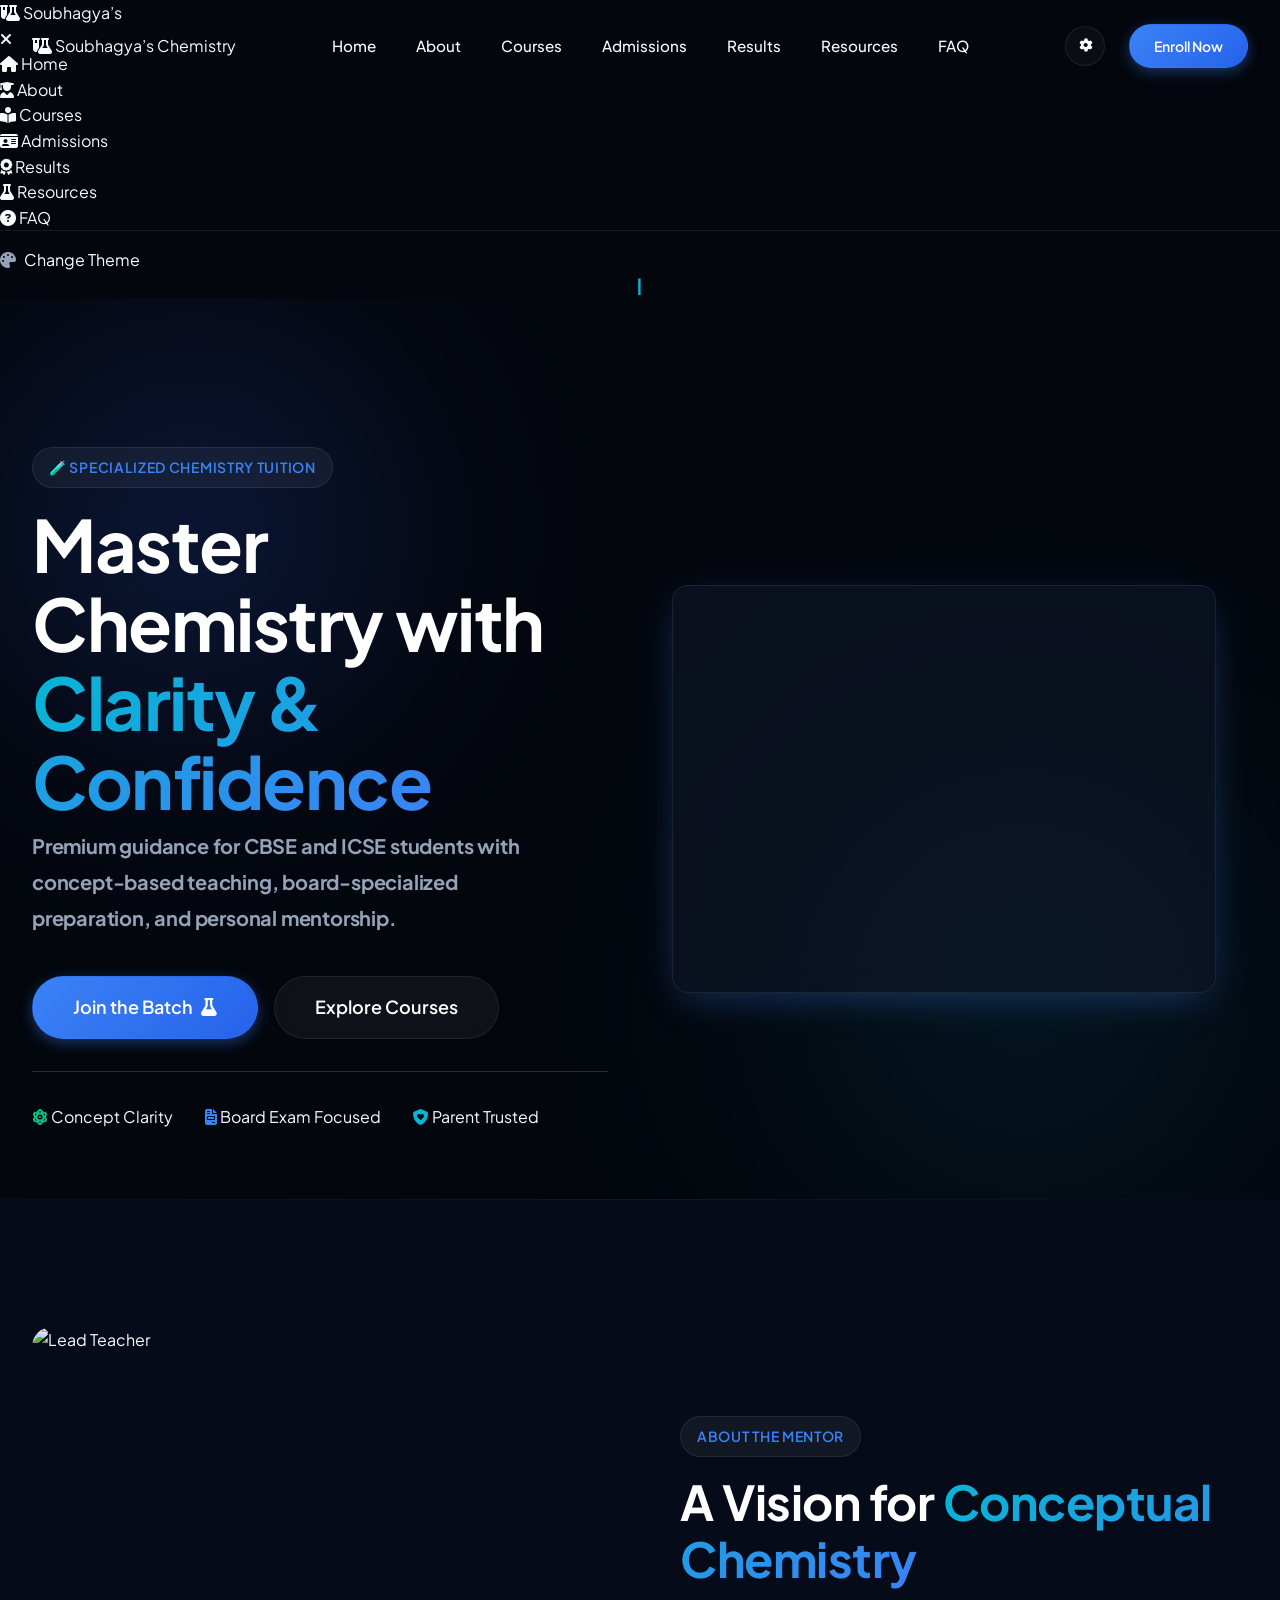
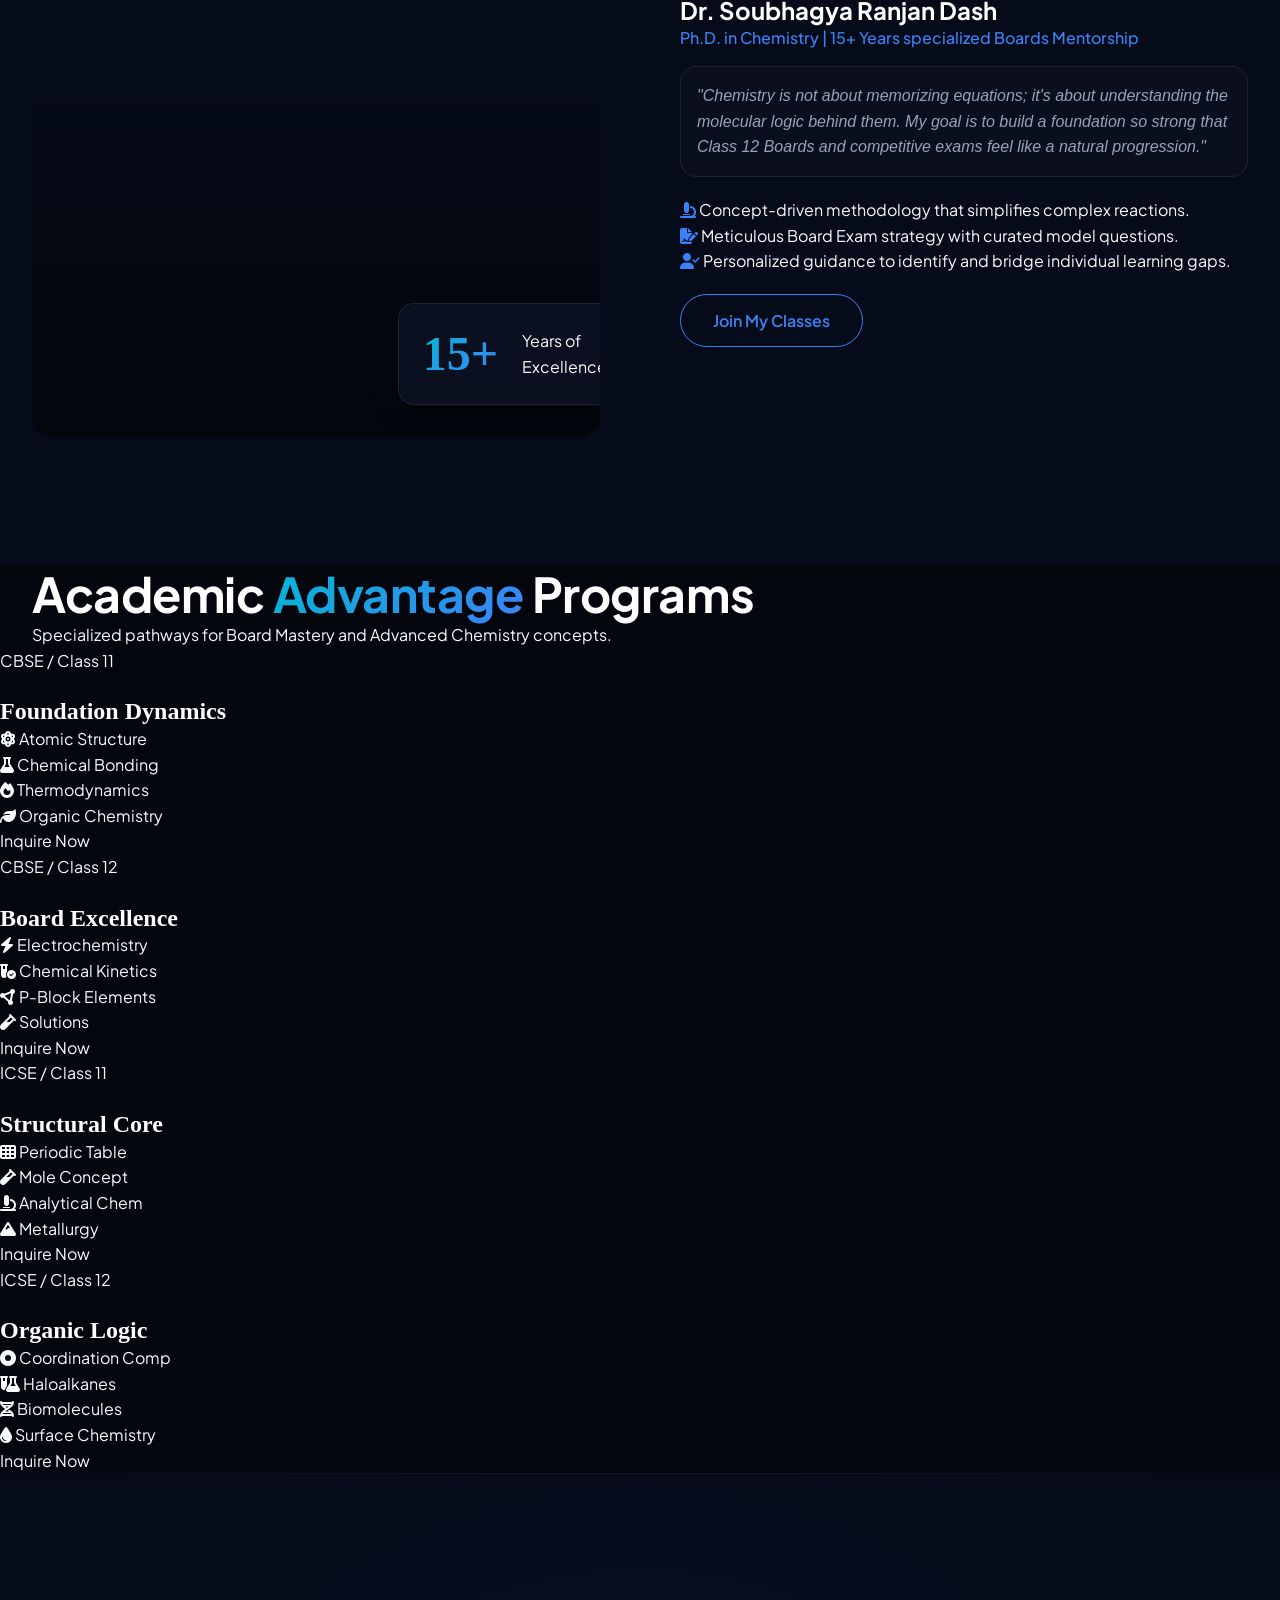
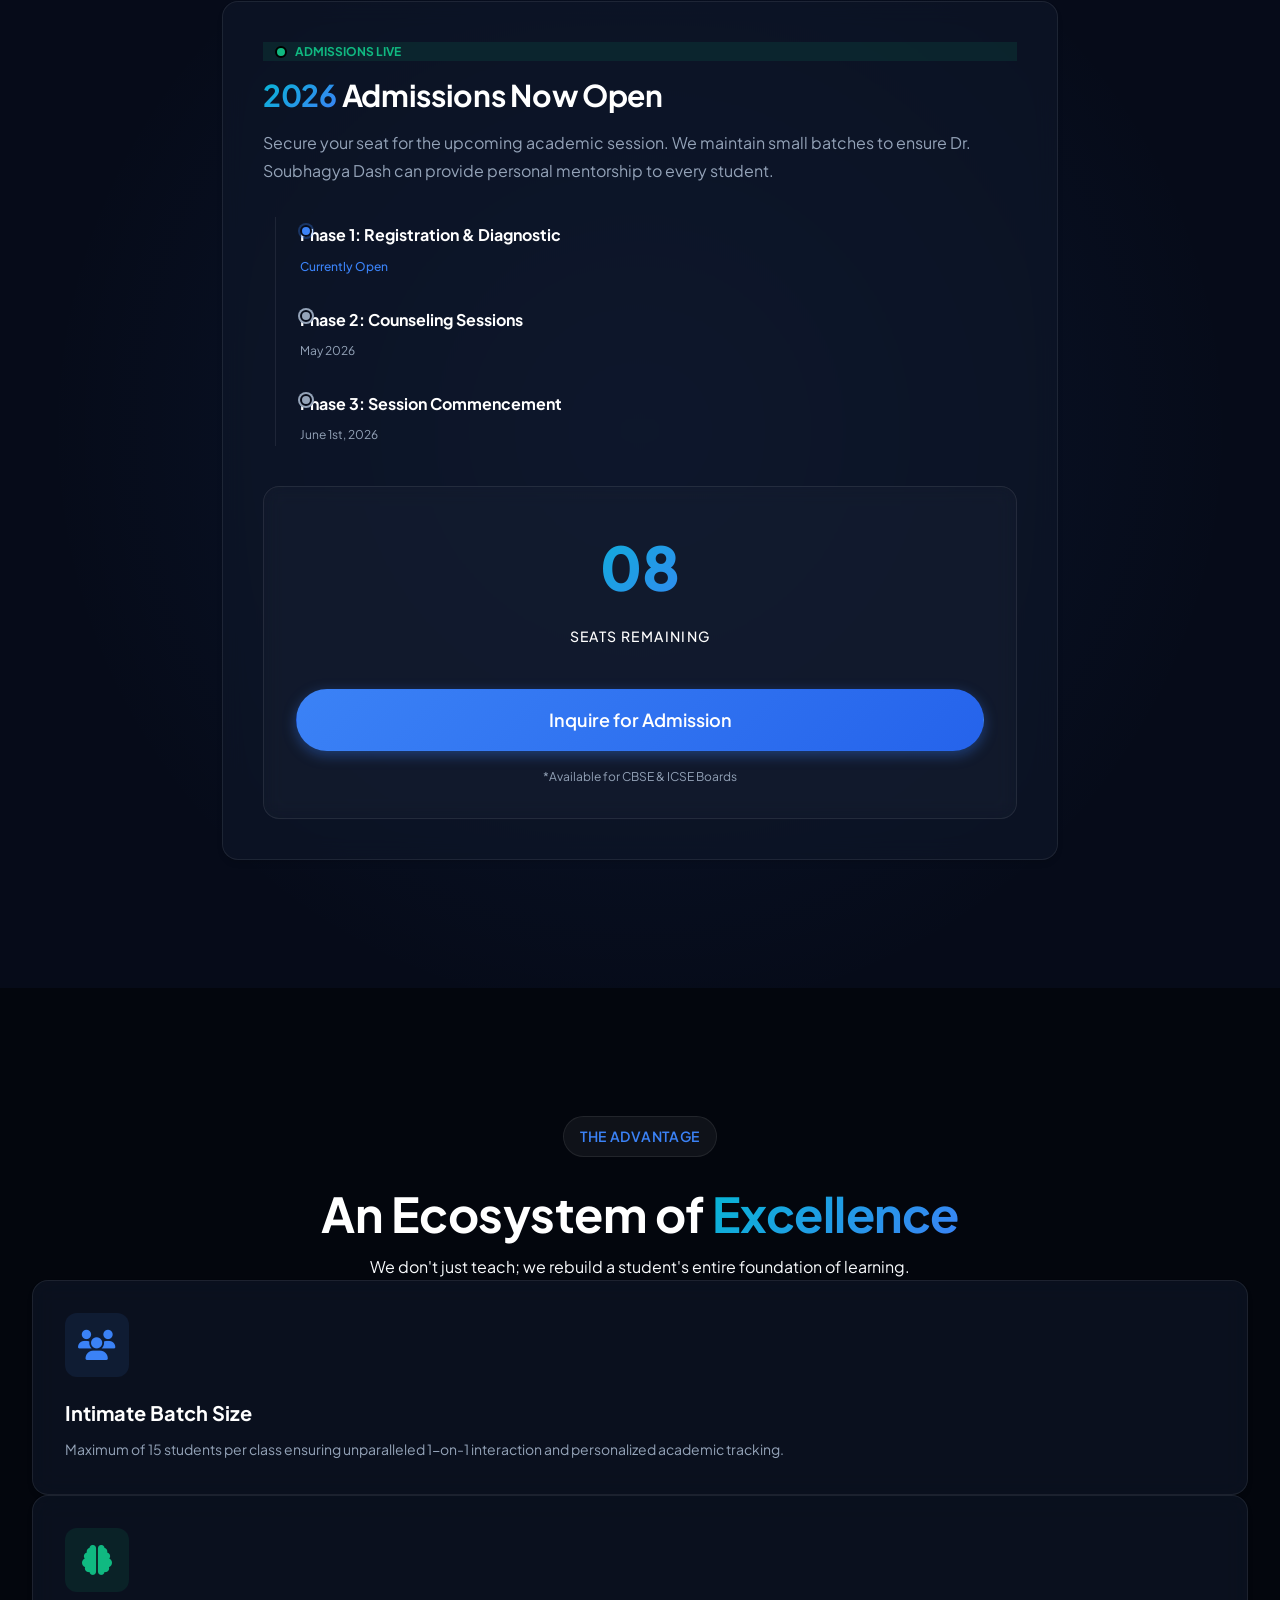
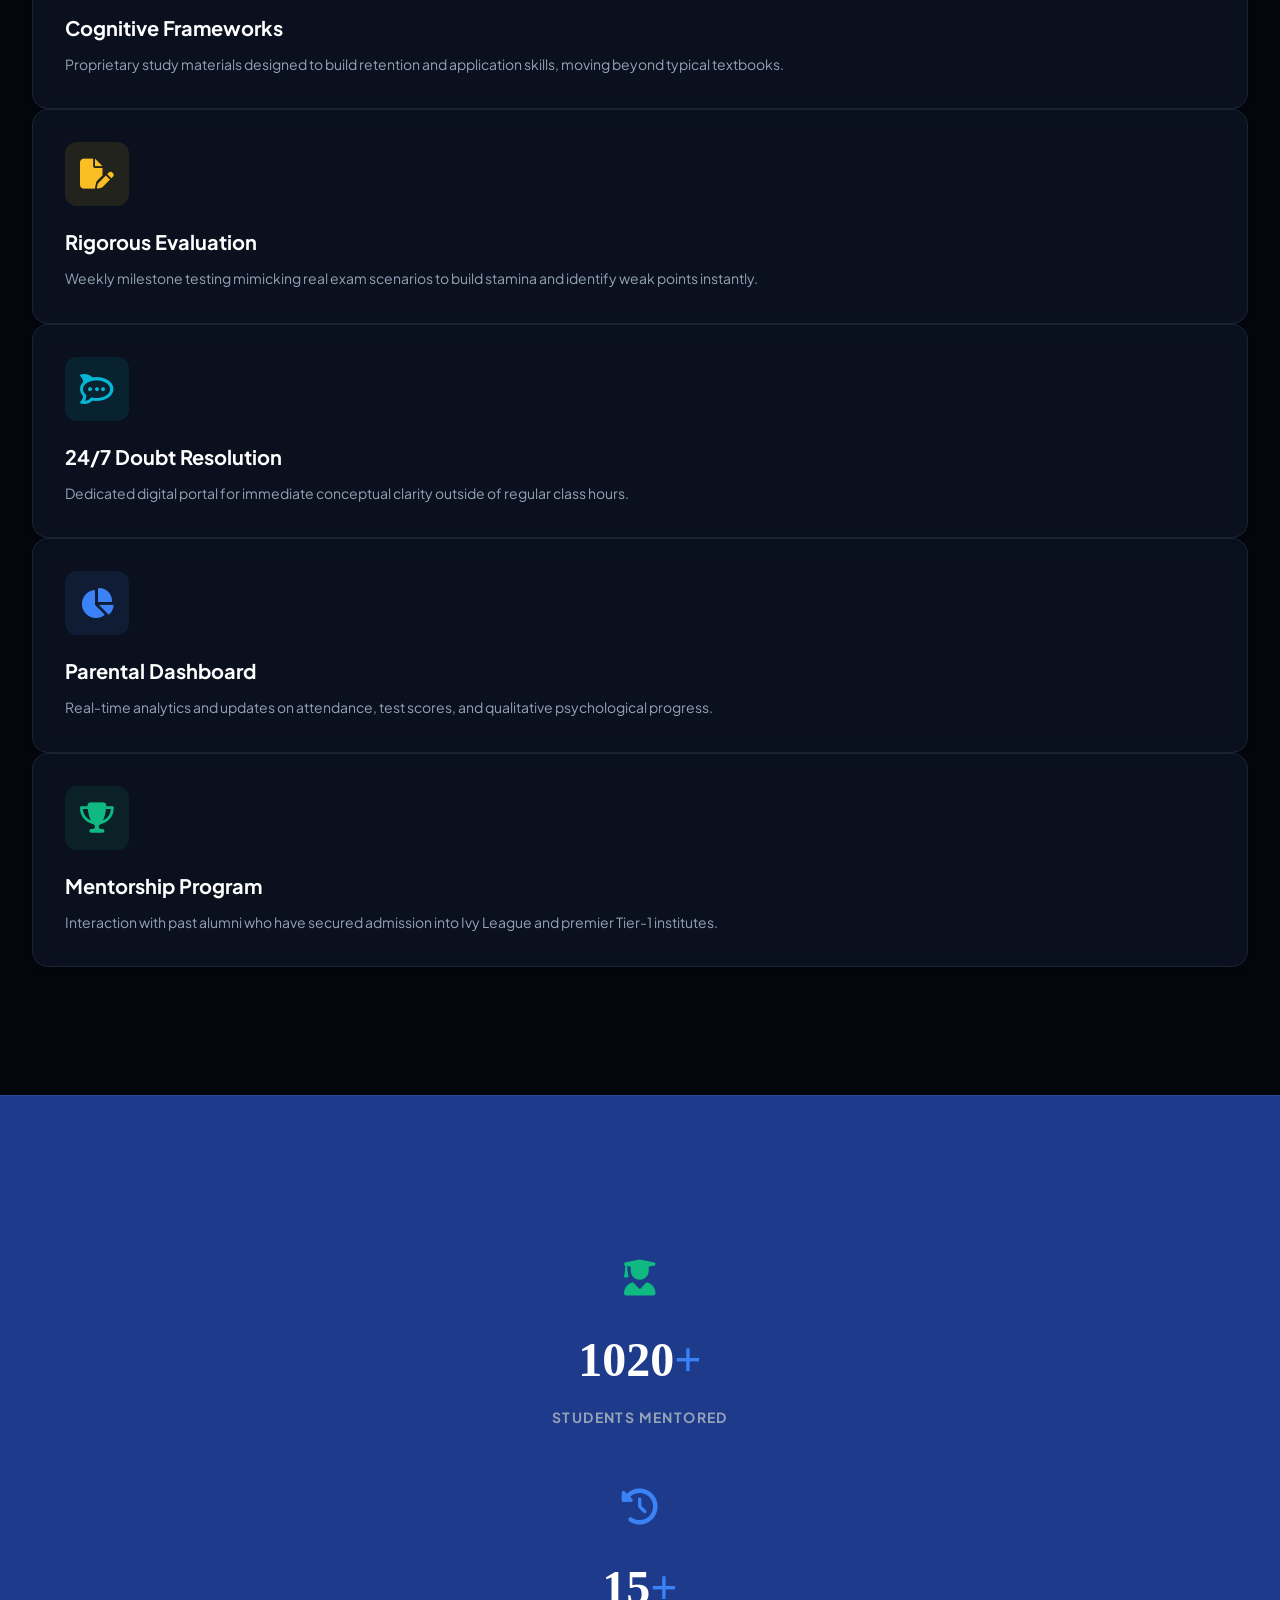
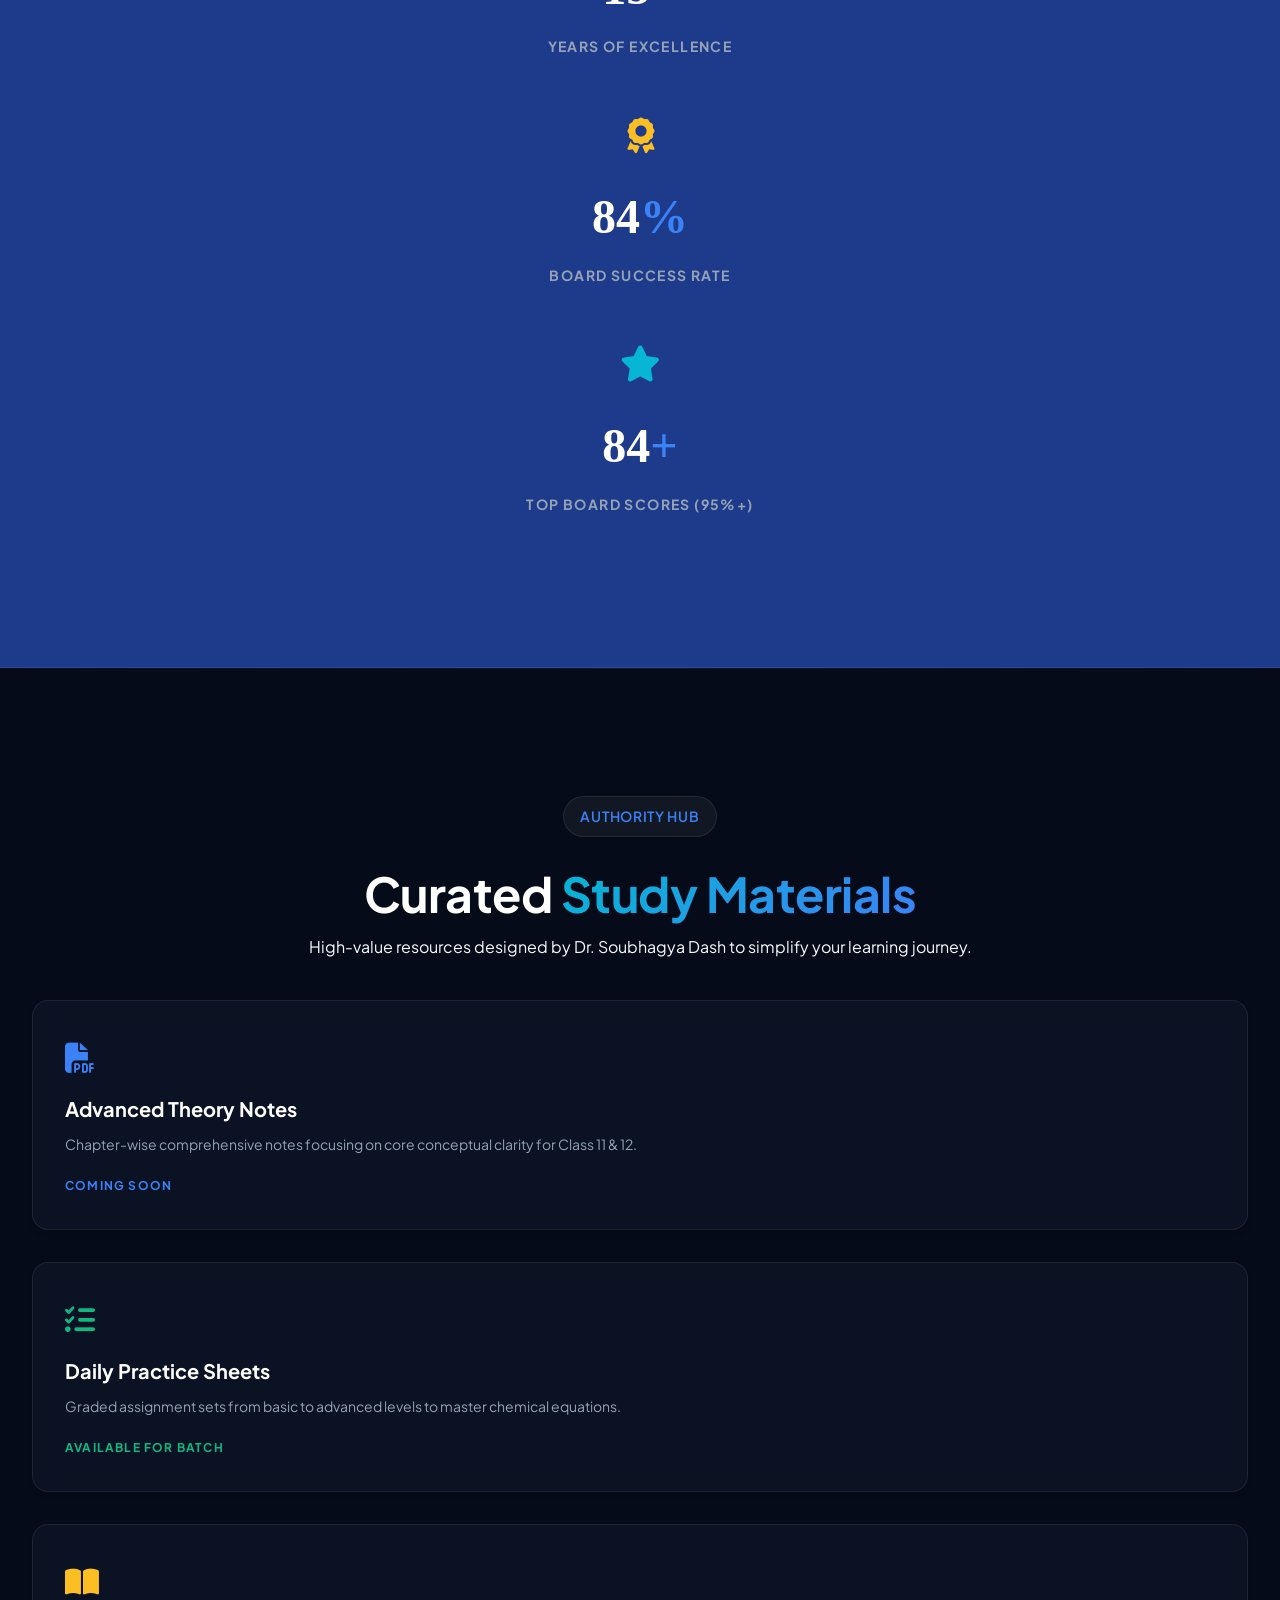
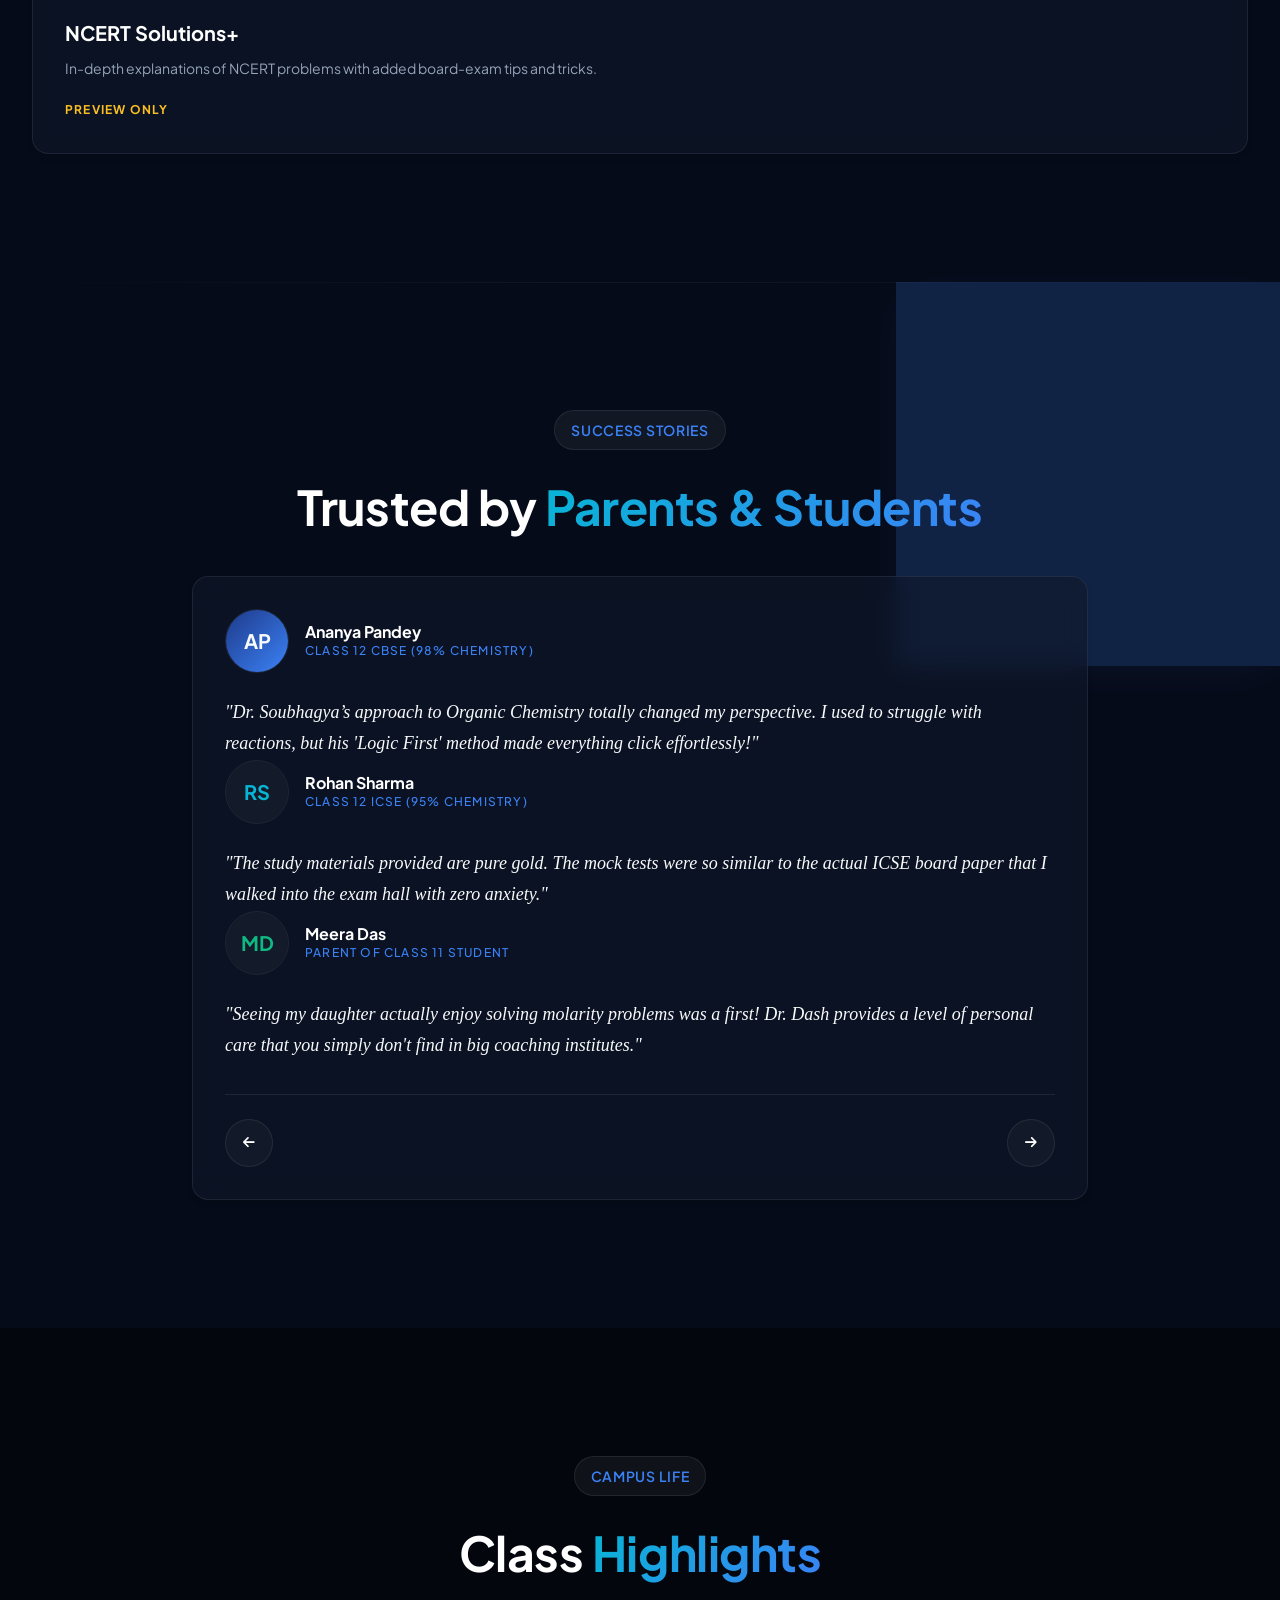
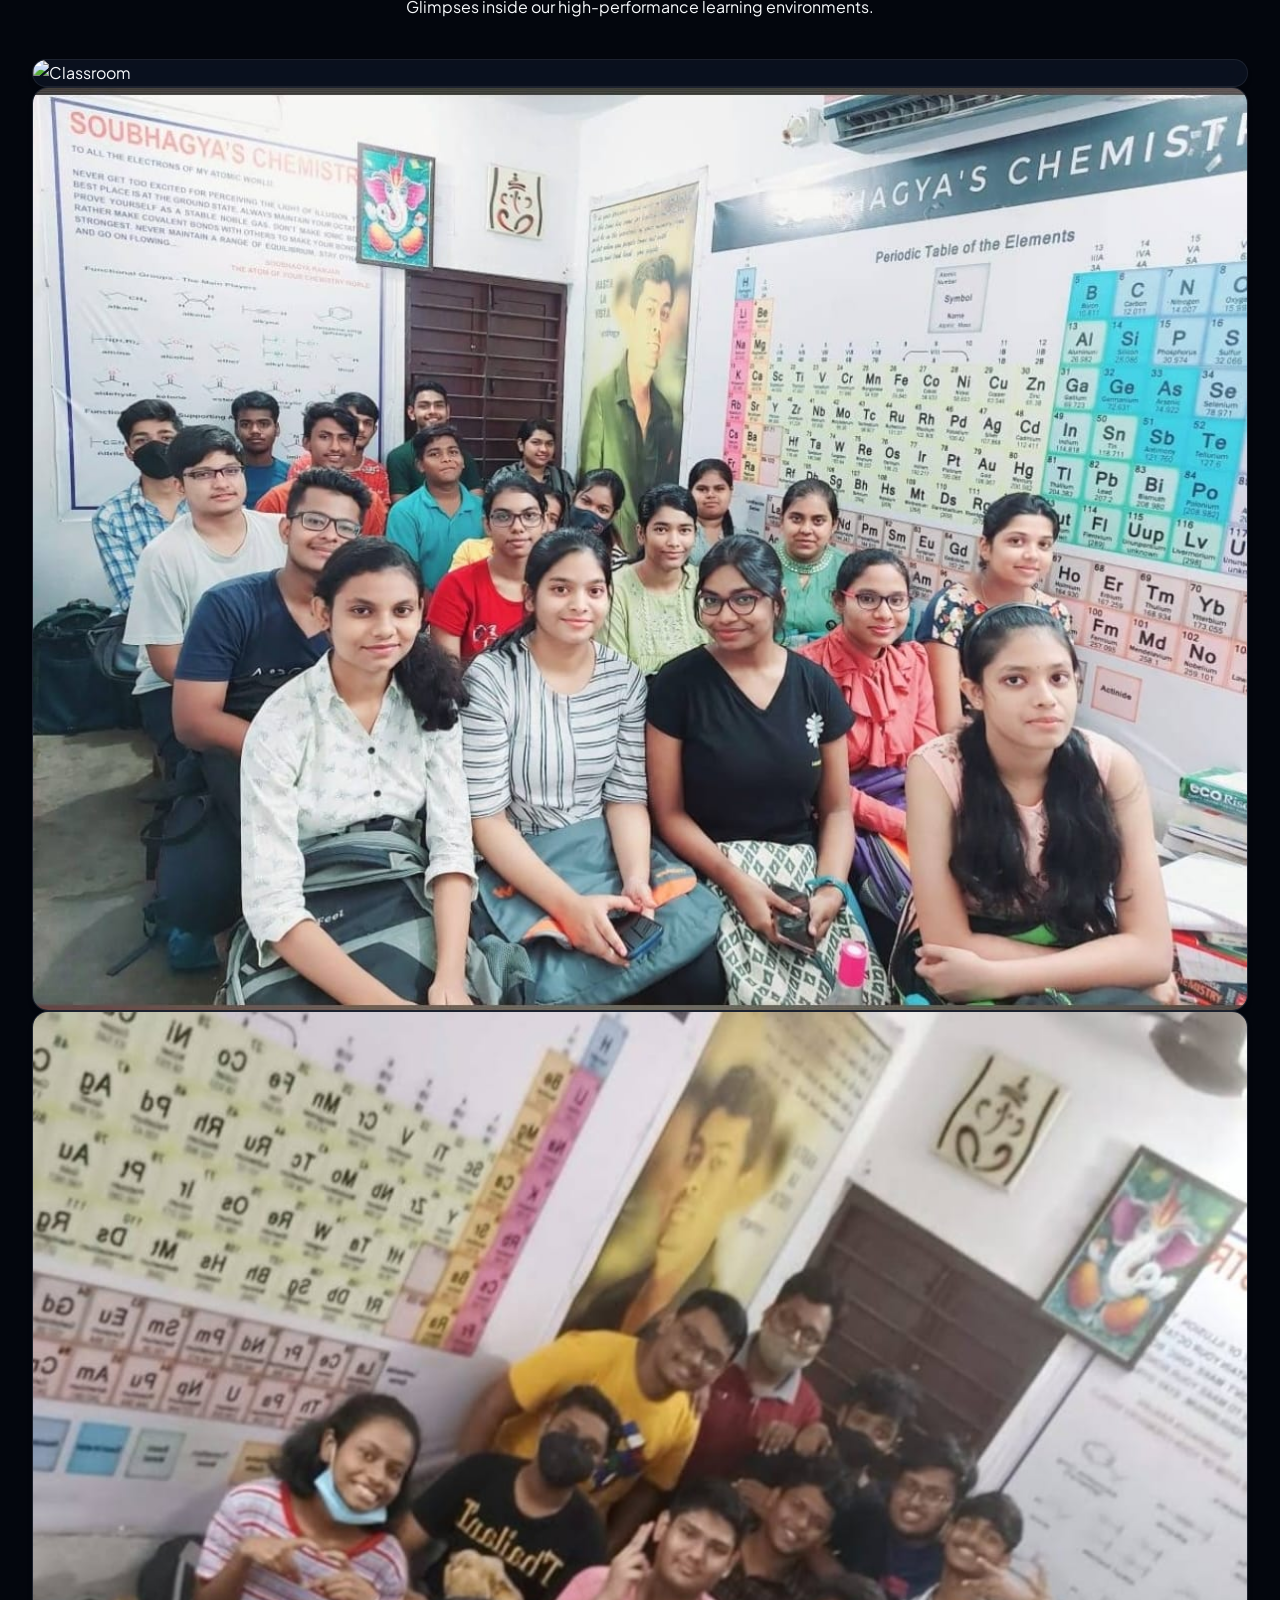
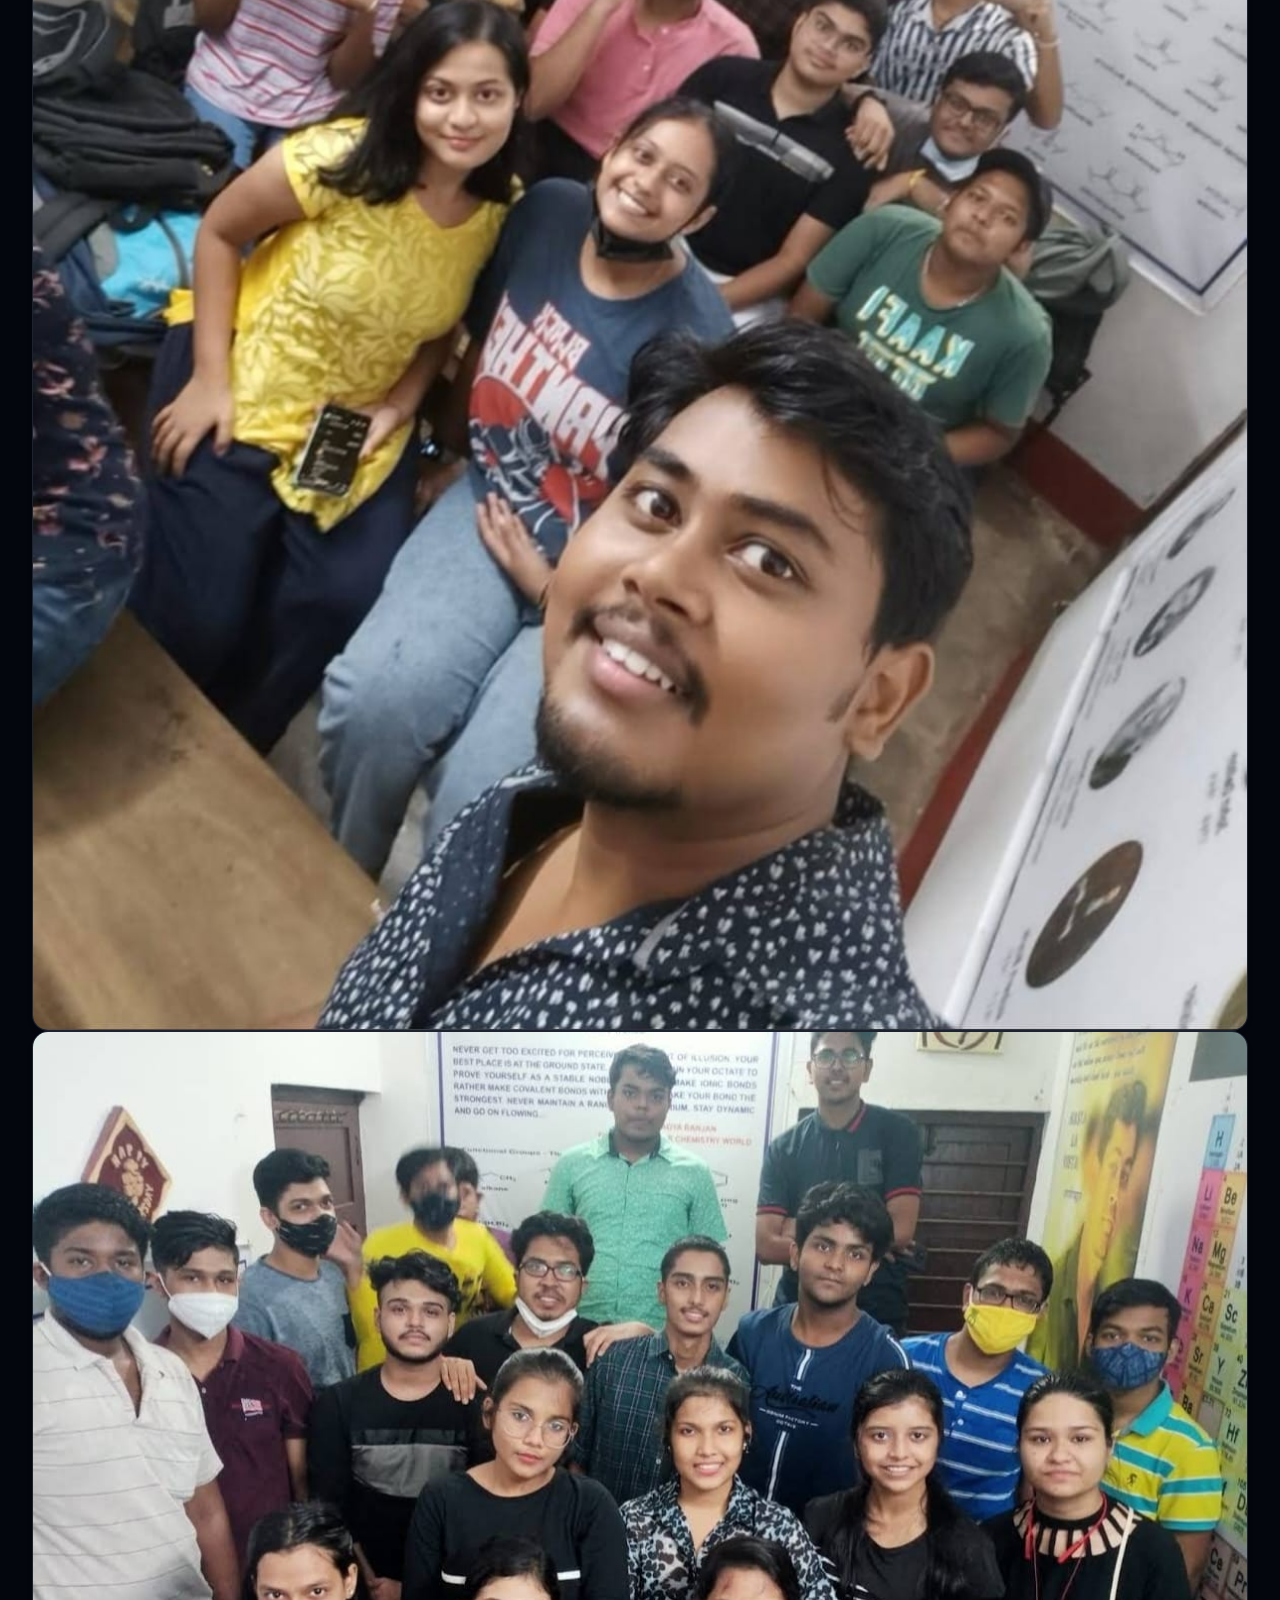
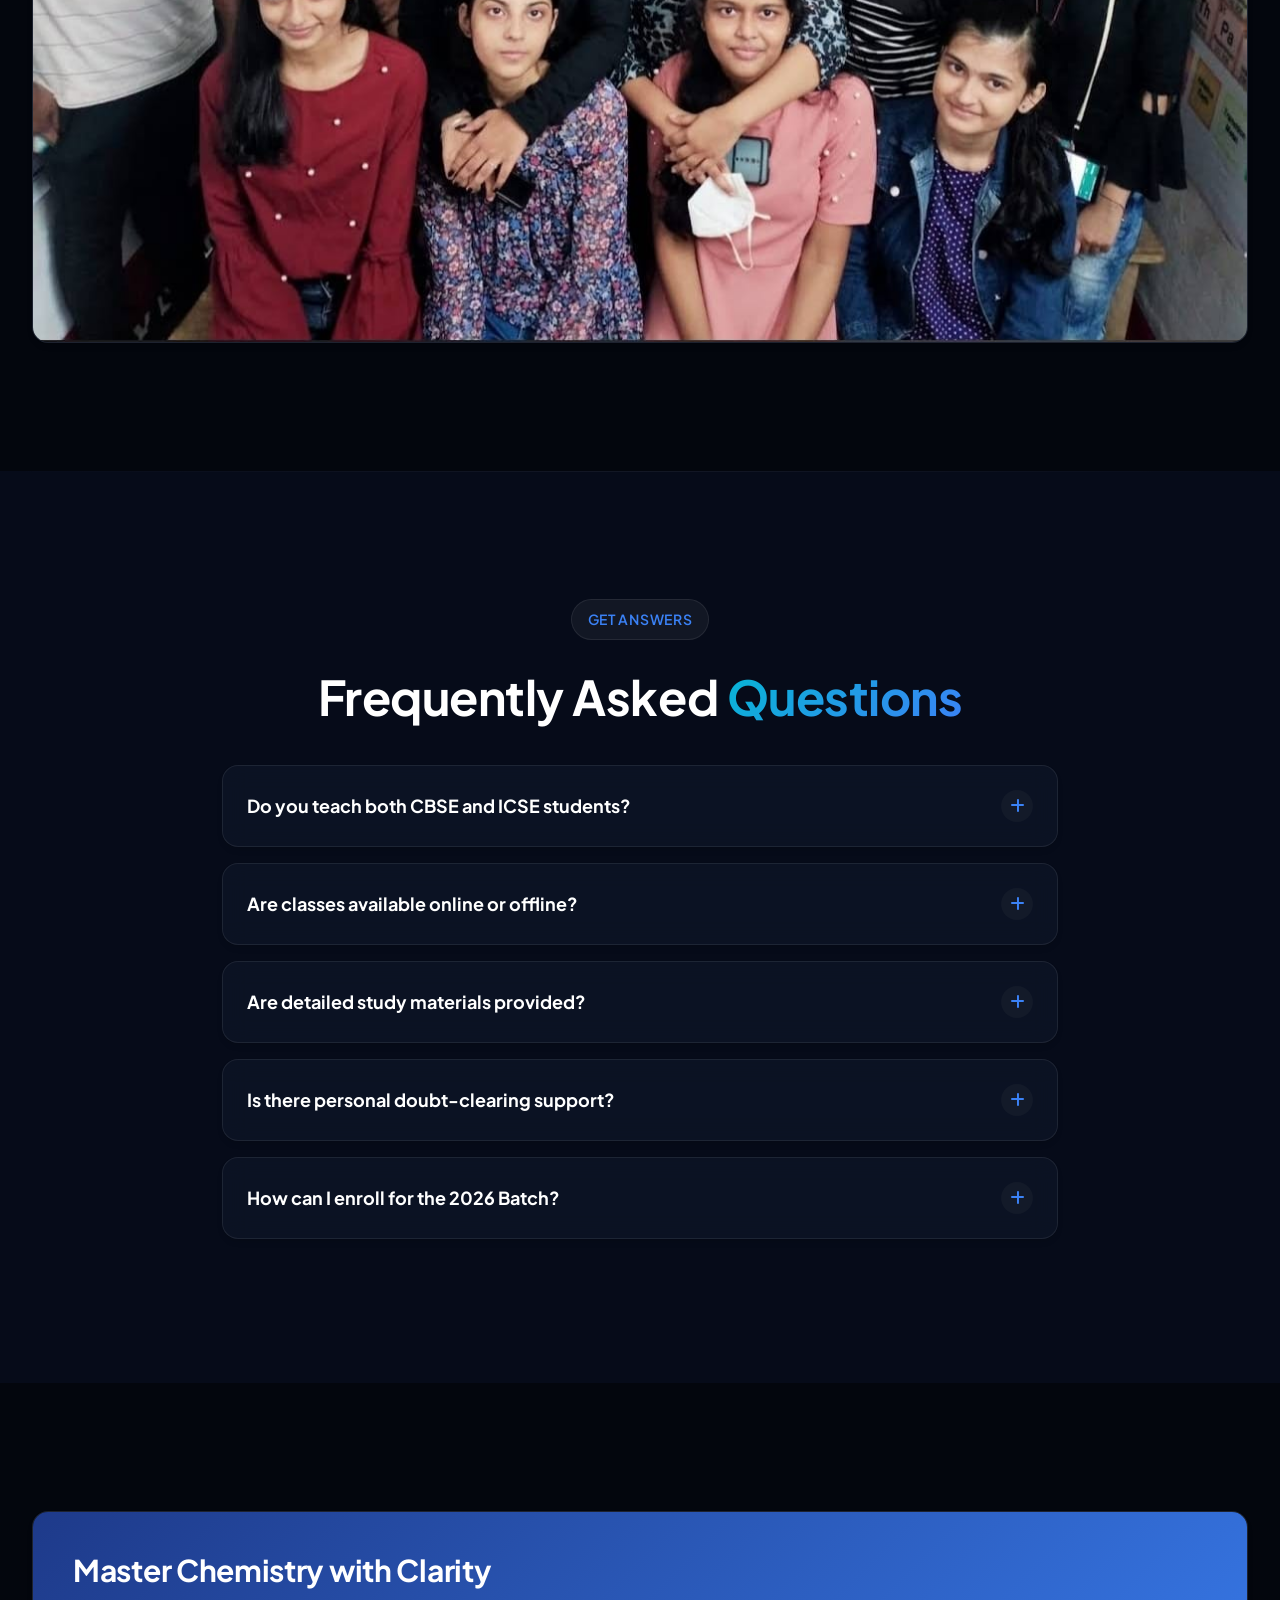
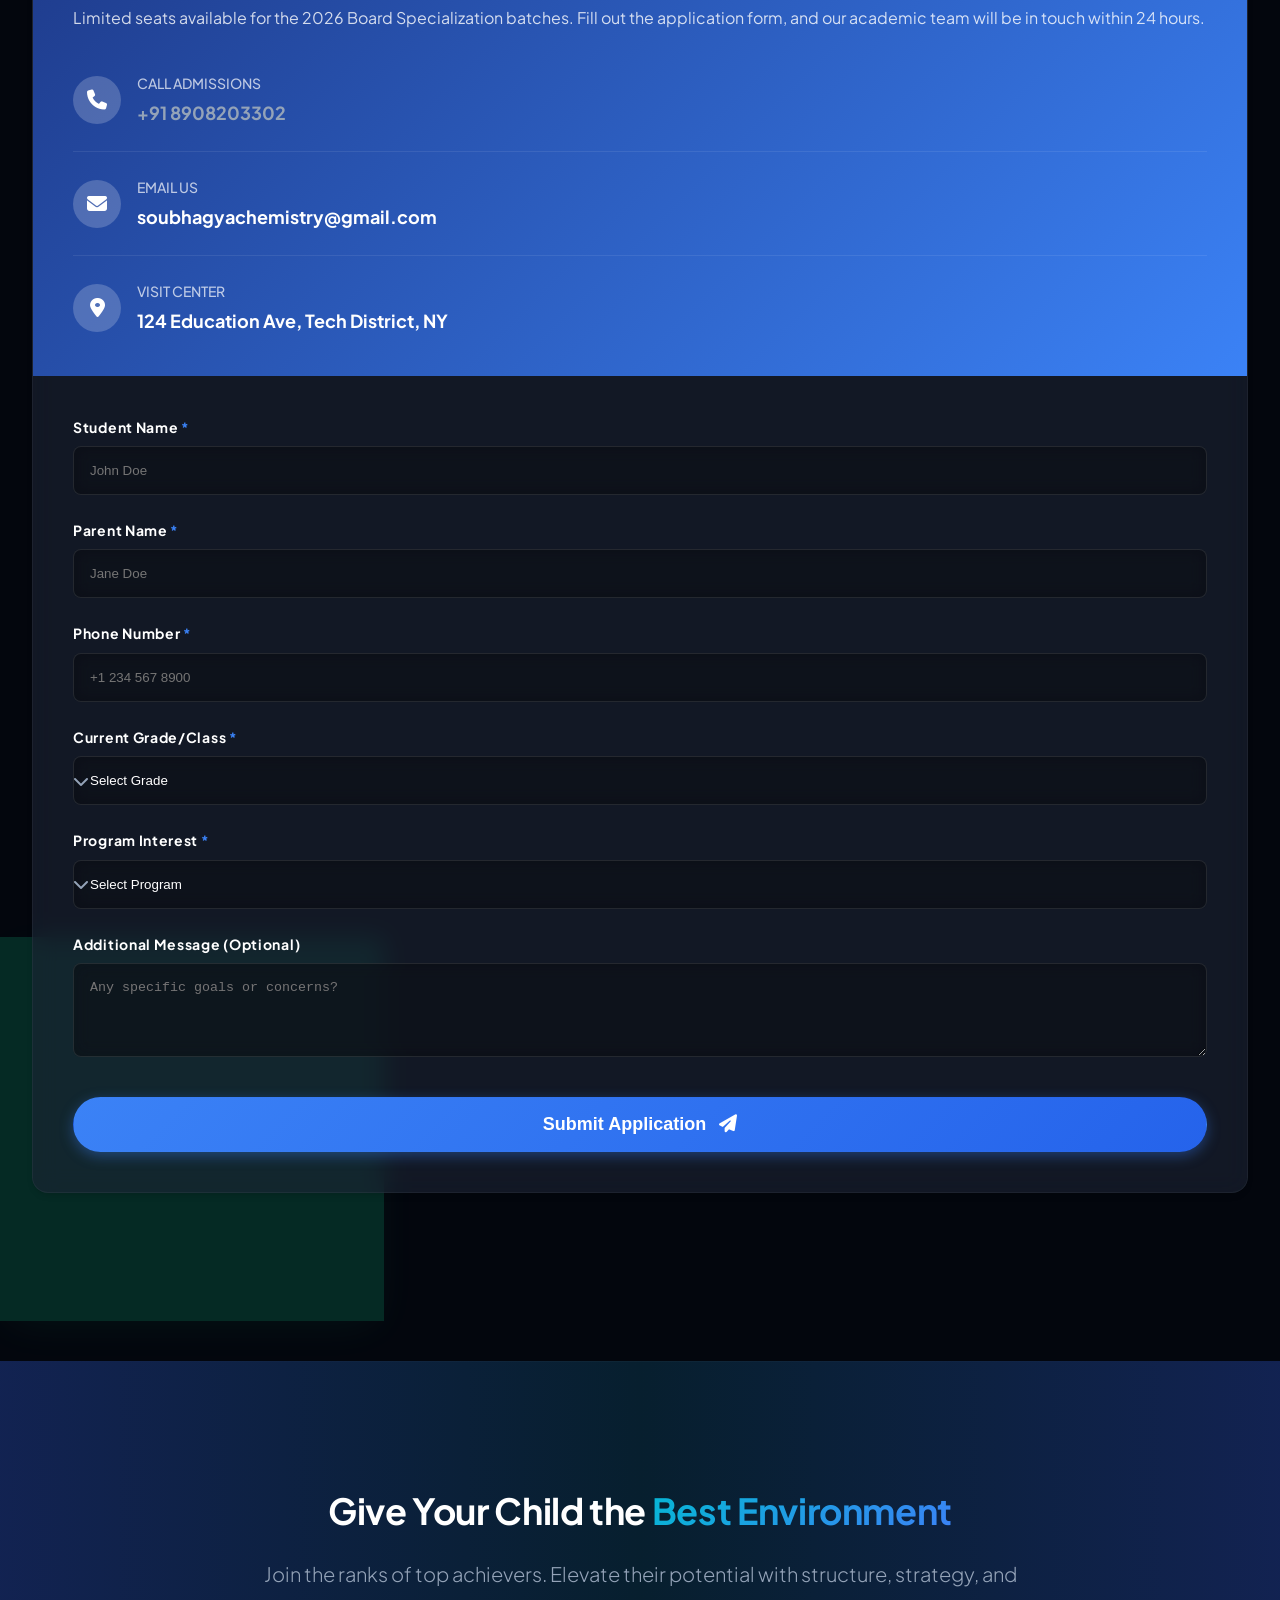
==== commit ab02cecf: "Update index.html" ====
--- a/index.html
+++ b/index.html
@@ -4,9 +4,9 @@
 <head>
     <meta charset="UTF-8">
     <meta name="viewport" content="width=device-width, initial-scale=1.0">
-    <title>GlobalEd | Premium Tuition for Academic Excellence</title>
+    <title>Soubhagya’s Chemistry | Premium Tuition for Class 11 & 12</title>
     <script>
-        (function() {
+        (function () {
             const theme = localStorage.getItem('selected-theme') || 'theme-sage';
             document.documentElement.className = theme;
             if (theme === 'theme-custom') {
@@ -18,7 +18,7 @@
         })();
     </script>
     <meta name="description"
-        content="World-Class Learning for Future Toppers. Premium tuition website offering personalized guidance and expert mentorship for academic excellence.">
+        content="Master Chemistry with Clarity and Confidence. Soubhagya’s Chemistry offers premium tuition for CBSE & ICSE Class 11 & 12, led by Dr. Soubhagya Ranjan Dash. Concept-driven learning and board exam specialization.">
     <!-- Google Fonts -->
     <link rel="preconnect" href="https://fonts.googleapis.com">
     <link rel="preconnect" href="https://fonts.gstatic.com" crossorigin>
@@ -34,21 +34,21 @@
     <!-- Navbar -->
     <nav class="navbar" id="navbar">
         <div class="container nav-container">
+            <div class="menu-toggle" id="mobile-menu">
+                <i class="fa-solid fa-bars"></i>
+            </div>
             <a href="#top" class="logo">
-                <span class="logo-icon"><i class="fa-solid fa-graduation-cap"></i></span>
-                <span class="logo-text">Soubhagya`s Chemistry</span>
+                <span class="logo-icon"><i class="fa-solid fa-flask-vial"></i></span>
+                <span class="logo-text">Soubhagya’s Chemistry</span>
             </a>
             <ul class="nav-links">
-                <li><a href="#home">Home</a></li>
+                <li><a href="#home" class="active">Home</a></li>
                 <li><a href="#about">About</a></li>
                 <li><a href="#courses">Courses</a></li>
                 <li><a href="#admissions">Admissions</a></li>
                 <li><a href="#achievements">Results</a></li>
-                <li><a href="#">Resources</a></li>
+                <li><a href="#resources">Resources</a></li>
                 <li><a href="#faq">FAQ</a></li>
-                <li class="mobile-only mt-4 pt-4 border-top-glass"><a href="themes.html"
-                        class="flex-align-center gap-2 text-white"><i class="fa-solid fa-palette text-muted"></i> Change
-                        Theme</a></li>
             </ul>
             <div class="nav-actions flex-align-center gap-3 relative">
                 <button
@@ -68,41 +68,70 @@
                 </div>
 
                 <a href="#enroll" class="btn btn-primary btn-small">Enroll Now</a>
-                <div class="menu-toggle" id="mobile-menu">
-                    <i class="fa-solid fa-bars"></i>
-                </div>
             </div>
         </div>
     </nav>
 
+    <!-- Mobile Sidebar (Direct Child of Body for absolute reliability) -->
+    <div class="mobile-sidebar" id="mobileSidebar">
+        <div class="sidebar-header">
+            <div class="logo">
+                <span class="logo-icon"><i class="fa-solid fa-flask-vial"></i></span>
+                <span class="logo-text">Soubhagya’s</span>
+            </div>
+            <div class="close-sidebar" id="closeSidebar">
+                <i class="fa-solid fa-xmark"></i>
+            </div>
+        </div>
+        <ul class="sidebar-links">
+            <li><a href="#home" class="active"><i class="fa-solid fa-house"></i> Home</a></li>
+            <li><a href="#about"><i class="fa-solid fa-user-graduate"></i> About</a></li>
+            <li><a href="#courses"><i class="fa-solid fa-book-open-reader"></i> Courses</a></li>
+            <li><a href="#admissions"><i class="fa-solid fa-id-card"></i> Admissions</a></li>
+            <li><a href="#achievements"><i class="fa-solid fa-award"></i> Results</a></li>
+            <li><a href="#resources"><i class="fa-solid fa-flask"></i> Resources</a></li>
+            <li><a href="#faq"><i class="fa-solid fa-circle-question"></i> FAQ</a></li>
+            <li class="mt-auto pt-4 border-top-glass"><a href="themes.html"
+                    class="flex-align-center gap-2 text-white"><i class="fa-solid fa-palette text-muted"></i> Change Theme</a></li>
+        </ul>
+    </div>
+
+    <!-- Hero Lead-in (Centered Above Hero) -->
+    <div class="hero-leadin py-10 text-center relative z-10">
+        <div class="typing-container text-secondary font-black tracking-widest uppercase">
+            <span id="typing-text"></span><span class="cursor">|</span>
+        </div>
+    </div>
+
     <!-- 1. Hero Section -->
-    <section id="home" class="hero">
+    <section id="home" class="hero pt-0">
         <div class="hero-bg-glow glow-1"></div>
         <div class="hero-bg-glow glow-2"></div>
         <div class="container hero-container">
             <div class="hero-content reveal">
-                <div class="badge fade-in-up">🌟 Premium Learning Experience</div>
+                <div class="badge fade-in-up">🧪 Specialized Chemistry Tuition</div>
                 <h1 class="fade-in-up" style="animation-delay: 0.1s">
-                    World-Class Learning for <span class="text-gradient">Future Toppers</span>
+                    Master Chemistry with <span class="text-gradient">Clarity & Confidence</span>
                 </h1>
-                <p class="hero-subtitle fade-in-up" style="animation-delay: 0.2s">
-                    Empowering students with personalized guidance, expert mentorship, and a proven framework for
-                    academic excellence.
-                </p>
+                <h2 class="hero-subtitle fade-in-up font-normal text-white-70 mt-2"
+                    style="animation-delay: 0.2s; font-size: 1.25rem;">
+                    Premium guidance for CBSE and ICSE students with concept-based teaching, board-specialized
+                    preparation, and personal mentorship.
+                </h2>
                 <div class="hero-buttons fade-in-up" style="animation-delay: 0.3s">
                     <a href="#enroll" class="btn btn-primary btn-large">
-                        Enroll Now <i class="fa-solid fa-arrow-right"></i>
+                        Join the Batch <i class="fa-solid fa-flask"></i>
                     </a>
                     <a href="#courses" class="btn btn-secondary btn-large">
-                        <i class="fa-solid fa-play"></i> Explore Courses
+                        Explore Courses
                     </a>
                 </div>
                 <div class="trust-badges fade-in-up" style="animation-delay: 0.4s">
                     <div class="trust-badge">
-                        <i class="fa-solid fa-check-circle text-emerald"></i> Expert Guidance
+                        <i class="fa-solid fa-atom text-emerald"></i> Concept Clarity
                     </div>
                     <div class="trust-badge">
-                        <i class="fa-solid fa-chart-line text-primary"></i> Result Oriented
+                        <i class="fa-solid fa-file-invoice text-primary"></i> Board Exam Focused
                     </div>
                     <div class="trust-badge">
                         <i class="fa-solid fa-shield-heart text-secondary"></i> Parent Trusted
@@ -135,7 +164,7 @@
             <div class="about-visual reveal fade-in-right">
                 <div class="teacher-image-wrapper">
                     <div class="image-backdrop"></div>
-                    <img src="Photo.png" alt="Lead Teacher" class="teacher-img">
+                    <img src="Photo.jpeg" alt="Lead Teacher" class="teacher-img">
                     <div class="experience-badge glass-card border-glass">
                         <span class="years text-gradient">15+</span>
                         <span class="text">Years of<br>Excellence</span>
@@ -144,128 +173,93 @@
             </div>
             <div class="about-content reveal fade-in-up">
                 <span class="badge">About the Mentor</span>
-                <h2 class="section-title">Master the Art of <span class="text-gradient">Learning</span></h2>
-                <h3 class="teacher-name mt-2">Mr. Soubhagya Ranjan Dash</h3>
-                <p class="teacher-credentials text-primary font-medium mb-4">Ph.D. in Education | Former Head of
-                    Department</p>
+                <h2 class="section-title">A Vision for <span class="text-gradient">Conceptual Chemistry</span></h2>
+                <h3 class="teacher-name mt-2 text-white">Dr. Soubhagya Ranjan Dash</h3>
+                <p class="teacher-credentials text-primary font-medium mb-4">Ph.D. in Chemistry | 15+ Years specialized
+                    Boards Mentorship</p>
                 <div class="about-text glass-panel p-4 mb-5 border-radius-lg">
-                    <p class="text-muted italic m-0">"My teaching philosophy goes beyond rote memorization. I believe in
-                        cultivating deep structural understanding and critical thinking skills. When a student truly
-                        grasps the 'why', the 'how' becomes effortless."</p>
+                    <p class="text-muted italic m-0">"Chemistry is not about memorizing equations; it's about
+                        understanding the molecular logic behind them. My goal is to build a foundation so strong that
+                        Class 12 Boards and competitive exams feel like a natural progression."</p>
                 </div>
                 <ul class="why-join-list mb-5">
-                    <li><i class="fa-solid fa-arrow-right-long text-primary"></i> <span>Concept-driven methodology
-                            tailored to each student.</span></li>
-                    <li><i class="fa-solid fa-arrow-right-long text-primary"></i> <span>Psychological approach to
-                            overcome exam anxiety.</span></li>
-                    <li><i class="fa-solid fa-arrow-right-long text-primary"></i> <span>Developing lifelong
-                            self-learning habits.</span></li>
+                    <li><i class="fa-solid fa-microscope text-primary"></i> <span>Concept-driven methodology that
+                            simplifies complex reactions.</span></li>
+                    <li><i class="fa-solid fa-file-signature text-primary"></i> <span>Meticulous Board Exam strategy
+                            with curated model questions.</span></li>
+                    <li><i class="fa-solid fa-user-check text-primary"></i> <span>Personalized guidance to identify and
+                            bridge individual learning gaps.</span></li>
                 </ul>
-                <a href="#courses" class="btn btn-outline">View Methodology</a>
-            </div>
-        </div>
-    </section>
-
-    <!-- 3. Courses Section -->
-    <section id="courses" class="courses section">
+                <a href="#enroll" class="btn btn-outline">Join My Classes</a>
+            </div>
+        </div>
+    </section>
+    <!-- 3. Premium Horizontal Focus UI: Course slider -->
+    <section id="courses" class="course-focus-section">
         <div class="container">
-            <div class="section-header text-center reveal fade-in-up">
-                <span class="badge mx-auto">Curriculum</span>
-                <h2 class="section-title mt-3">Premium <span class="text-gradient">Course</span> Offerings</h2>
-                <p class="section-subtitle mx-auto mt-3">Structured pathways designed for absolute mastery and top-tier
-                    results.</p>
-            </div>
+            <div class="course-header reveal fade-in-up">
+                <h2 class="section-title">Academic <span class="text-gradient">Advantage</span> Programs</h2>
+                <p class="section-subtitle mx-auto">Specialized pathways for Board Mastery and Advanced Chemistry
+                    concepts.</p>
+            </div>
+        </div>
+
+        <div class="course-static-container">
             <div class="course-grid">
-                <!-- Course Card 1 -->
-                <div class="course-card glass-card hover-lift reveal fade-in-up" style="transition-delay: 0.1s">
-                    <div class="course-image"
-                        style="background-image: url('https://images.unsplash.com/photo-1434030216411-0b793f4b4173?ixlib=rb-4.0.3&auto=format&fit=crop&w=600&q=80');">
-                        <div class="overlay"></div>
-                    </div>
-                    <div class="course-content p-5">
-                        <div class="course-meta mb-3 flex-align-center justify-between">
-                            <span class="tag bg-glass text-xs">Grade 10</span>
-                            <span class="tag text-gold bg-gold-glass text-xs">Board Special</span>
-                        </div>
-                        <h3 class="course-title text-xl mb-3">Foundation & Boards Mastery</h3>
-                        <p class="course-desc text-muted text-sm mb-4">Comprehensive preparation for board exams with a
-                            focus on core conceptual clarity in Science and Mathematics.</p>
-                        <ul class="course-features border-top-glass pt-4 mb-5">
-                            <li class="flex-align-center gap-2 mb-2 text-sm"><i
-                                    class="fa-regular fa-clock text-primary"></i> 1 Year Duration</li>
-                            <li class="flex-align-center gap-2 mb-2 text-sm"><i
-                                    class="fa-solid fa-book-open-reader text-primary"></i> Math, Physics, Chemistry</li>
-                        </ul>
-                        <div class="course-footer flex-align-center justify-between mt-auto">
-                            <div class="price">
-                                <span class="amount text-xl font-bold">$1,200</span>
-                                <span class="period text-xs text-muted">/ year</span>
-                            </div>
-                            <a href="#enroll" class="btn btn-secondary btn-small">Details</a>
-                        </div>
-                    </div>
-                </div>
-
-                <!-- Course Card 2 (Featured) -->
-                <div class="course-card glass-card course-featured hover-lift glow-border reveal fade-in-up"
-                    style="transition-delay: 0.2s">
-                    <div class="popular-badge">Most Popular</div>
-                    <div class="course-image"
-                        style="background-image: url('https://images.unsplash.com/photo-1522202176988-66273c2fd55f?ixlib=rb-4.0.3&auto=format&fit=crop&w=600&q=80');">
-                        <div class="overlay"></div>
-                    </div>
-                    <div class="course-content p-5">
-                        <div class="course-meta mb-3 flex-align-center justify-between">
-                            <span class="tag bg-glass text-xs">Grade 11 & 12</span>
-                            <span class="tag text-primary bg-primary-glass text-xs">Advanced</span>
-                        </div>
-                        <h3 class="course-title text-2xl mb-3">Elite Competitive Batch</h3>
-                        <p class="course-desc text-muted text-sm mb-4">Intensive training program specifically
-                            engineered for national level competitive engineering and medical entrance exams.</p>
-                        <ul class="course-features border-top-glass pt-4 mb-5">
-                            <li class="flex-align-center gap-2 mb-2 text-sm"><i
-                                    class="fa-regular fa-clock text-primary"></i> 2 Years Duration</li>
-                            <li class="flex-align-center gap-2 mb-2 text-sm"><i
-                                    class="fa-solid fa-book-open-reader text-primary"></i> PCM / PCB Focus</li>
-                        </ul>
-                        <div class="course-footer flex-align-center justify-between mt-auto">
-                            <div class="price">
-                                <span class="amount text-gradient text-2xl font-bold">$2,500</span>
-                                <span class="period text-xs text-muted">/ year</span>
-                            </div>
-                            <a href="#enroll" class="btn btn-primary btn-small glow-btn">Enroll Now</a>
-                        </div>
-                    </div>
-                </div>
-
-                <!-- Course Card 3 -->
-                <div class="course-card glass-card hover-lift reveal fade-in-up" style="transition-delay: 0.3s">
-                    <div class="course-image"
-                        style="background-image: url('https://images.unsplash.com/photo-1503676260728-1c00da094a0b?ixlib=rb-4.0.3&auto=format&fit=crop&w=600&q=80');">
-                        <div class="overlay"></div>
-                    </div>
-                    <div class="course-content p-5">
-                        <div class="course-meta mb-3 flex-align-center justify-between">
-                            <span class="tag bg-glass text-xs">Grade 8 & 9</span>
-                            <span class="tag text-emerald bg-emerald-glass text-xs">Olympiad</span>
-                        </div>
-                        <h3 class="course-title text-xl mb-3">Olympiad Scholars Prep</h3>
-                        <p class="course-desc text-muted text-sm mb-4">Early foundation building for highly motivated
-                            students aiming for International Science and Math Olympiads.</p>
-                        <ul class="course-features border-top-glass pt-4 mb-5">
-                            <li class="flex-align-center gap-2 mb-2 text-sm"><i
-                                    class="fa-regular fa-clock text-primary"></i> 8 Months Duration</li>
-                            <li class="flex-align-center gap-2 mb-2 text-sm"><i
-                                    class="fa-solid fa-book-open-reader text-primary"></i> Advanced Sciences</li>
-                        </ul>
-                        <div class="course-footer flex-align-center justify-between mt-auto">
-                            <div class="price">
-                                <span class="amount text-xl font-bold">$900</span>
-                                <span class="period text-xs text-muted">/ year</span>
-                            </div>
-                            <a href="#enroll" class="btn btn-secondary btn-small">Details</a>
-                        </div>
-                    </div>
+                <!-- Card 1 -->
+                <div class="focus-card reveal" data-course="1">
+                    <div class="course-badge" style="position:static; margin-bottom:1.5rem; width:fit-content;">CBSE /
+                        Class 11</div>
+                    <h3 class="font-serif">Foundation Dynamics</h3>
+                    <ul class="focus-topic-list">
+                        <li><i class="fa-solid fa-atom"></i> Atomic Structure</li>
+                        <li><i class="fa-solid fa-flask"></i> Chemical Bonding</li>
+                        <li><i class="fa-solid fa-fire"></i> Thermodynamics</li>
+                        <li><i class="fa-solid fa-leaf"></i> Organic Chemistry</li>
+                    </ul>
+                    <a href="#enroll" class="btn-focus">Inquire Now</a>
+                </div>
+
+                <!-- Card 2 -->
+                <div class="focus-card reveal" data-course="2">
+                    <div class="course-badge" style="position:static; margin-bottom:1.5rem; width:fit-content;">CBSE /
+                        Class 12</div>
+                    <h3 class="font-serif">Board Excellence</h3>
+                    <ul class="focus-topic-list">
+                        <li><i class="fa-solid fa-bolt"></i> Electrochemistry</li>
+                        <li><i class="fa-solid fa-vial-circle-check"></i> Chemical Kinetics</li>
+                        <li><i class="fa-solid fa-circle-nodes"></i> P-Block Elements</li>
+                        <li><i class="fa-solid fa-vial"></i> Solutions</li>
+                    </ul>
+                    <a href="#enroll" class="btn-focus">Inquire Now</a>
+                </div>
+
+                <!-- Card 3 -->
+                <div class="focus-card reveal" data-course="3">
+                    <div class="course-badge" style="position:static; margin-bottom:1.5rem; width:fit-content;">ICSE /
+                        Class 11</div>
+                    <h3 class="font-serif">Structural Core</h3>
+                    <ul class="focus-topic-list">
+                        <li><i class="fa-solid fa-table-cells"></i> Periodic Table</li>
+                        <li><i class="fa-solid fa-vial"></i> Mole Concept</li>
+                        <li><i class="fa-solid fa-microscope"></i> Analytical Chem</li>
+                        <li><i class="fa-solid fa-mountain"></i> Metallurgy</li>
+                    </ul>
+                    <a href="#enroll" class="btn-focus">Inquire Now</a>
+                </div>
+
+                <!-- Card 4 -->
+                <div class="focus-card reveal" data-course="4">
+                    <div class="course-badge" style="position:static; margin-bottom:1.5rem; width:fit-content;">ICSE /
+                        Class 12</div>
+                    <h3 class="font-serif">Organic Logic</h3>
+                    <ul class="focus-topic-list">
+                        <li><i class="fa-solid fa-circle-dot"></i> Coordination Comp</li>
+                        <li><i class="fa-solid fa-flask-vial"></i> Haloalkanes</li>
+                        <li><i class="fa-solid fa-dna"></i> Biomolecules</li>
+                        <li><i class="fa-solid fa-droplet"></i> Surface Chemistry</li>
+                    </ul>
+                    <a href="#enroll" class="btn-focus">Inquire Now</a>
                 </div>
             </div>
         </div>
@@ -285,37 +279,37 @@
                     </div>
                     <h2 class="text-3xl lg-text-4xl mb-4"><span class="text-gradient">2026</span> Admissions Now Open
                     </h2>
-                    <p class="text-muted mb-8 leading-relaxed">Secure your child's future. Our rigorous selection
-                        process ensures an elite peer group. Limited to only 40 students per batch to guarantee
-                        personalized attention.</p>
+                    <p class="text-muted mb-8 leading-relaxed">Secure your seat for the upcoming academic session. We
+                        maintain small batches to ensure Dr. Soubhagya Dash can provide personal mentorship to every
+                        student.</p>
                     <div class="timeline border-left-glass pl-6 ml-3 relative">
                         <div class="timeline-item relative mb-6">
                             <div class="timeline-dot dot-active"></div>
-                            <strong class="d-block text-white mb-1">Phase 1: Registration</strong>
-                            <span class="text-xs text-primary font-medium">Ends April 30th</span>
+                            <strong class="d-block text-white mb-1">Phase 1: Registration & Diagnostic</strong>
+                            <span class="text-xs text-primary font-medium">Currently Open</span>
                         </div>
                         <div class="timeline-item relative mb-6">
                             <div class="timeline-dot"></div>
-                            <strong class="d-block text-white mb-1">Phase 2: Diagnostic Assessment</strong>
-                            <span class="text-xs text-muted">May 1st - 15th</span>
+                            <strong class="d-block text-white mb-1">Phase 2: Counseling Sessions</strong>
+                            <span class="text-xs text-muted">May 2026</span>
                         </div>
                         <div class="timeline-item relative">
                             <div class="timeline-dot"></div>
-                            <strong class="d-block text-white mb-1">Phase 3: Classes Commence</strong>
-                            <span class="text-xs text-muted">Mid-June</span>
+                            <strong class="d-block text-white mb-1">Phase 3: Session Commencement</strong>
+                            <span class="text-xs text-muted">June 1st, 2026</span>
                         </div>
                     </div>
                 </div>
                 <div
                     class="banner-action glass-panel p-8 border-radius-lg flex flex-col flex-align-center justify-center text-center">
                     <div class="seats-left mb-6">
-                        <span class="number text-6xl font-black text-gradient d-block lh-1 mb-2">12</span>
+                        <span class="number text-6xl font-black text-gradient d-block lh-1 mb-2">08</span>
                         <span class="text text-sm font-medium text-white uppercase tracking-widest">Seats
                             Remaining</span>
                     </div>
-                    <a href="#enroll" class="btn btn-primary btn-large w-full glow-btn shadow-blue mt-4">Secure Your
-                        Seat</a>
-                    <p class="text-xs text-muted mt-4">*Financial aid available for meritorious students</p>
+                    <a href="#enroll" class="btn btn-primary btn-large w-full glow-btn shadow-blue mt-4">Inquire for
+                        Admission</a>
+                    <p class="text-xs text-muted mt-4">*Available for CBSE & ICSE Boards</p>
                 </div>
             </div>
         </div>
@@ -393,13 +387,12 @@
     <!-- 6. Results / Achievements Section -->
     <section id="achievements"
         class="achievements section text-center border-top-glass border-bottom-glass py-16 relative overflow-hidden bg-primary-dark">
-        <div class="achievements-bg absolute inset-0 opacity-10 background-pattern"></div>
         <div class="container relative z-10">
             <div class="achievements-grid grid-cols-2 lg-grid-cols-4 gap-8">
                 <div class="achievement-stat reveal fade-in-up p-6" style="transition-delay: 0.1s">
                     <div class="icon-wrapper text-4xl mb-4 text-emerald"><i class="fa-solid fa-user-graduate"></i></div>
                     <div class="stat-group flex-center text-5xl font-black mb-2 font-serif text-white">
-                        <span class="stat-number" data-target="2500">0</span>
+                        <span class="stat-number" data-target="1200">0</span>
                         <span class="stat-plus text-primary">+</span>
                     </div>
                     <div class="stat-label text-sm uppercase tracking-widest text-muted font-bold">Students Mentored
@@ -412,30 +405,69 @@
                         <span class="stat-number" data-target="15">0</span>
                         <span class="stat-plus text-primary">+</span>
                     </div>
-                    <div class="stat-label text-sm uppercase tracking-widest text-muted font-bold">Years of Legacy</div>
+                    <div class="stat-label text-sm uppercase tracking-widest text-muted font-bold">Years of Excellence
+                    </div>
                 </div>
                 <div class="achievement-stat reveal fade-in-up p-6" style="transition-delay: 0.3s">
-                    <div class="icon-wrapper text-4xl mb-4 text-gold"><i class="fa-solid fa-arrow-trend-up"></i></div>
+                    <div class="icon-wrapper text-4xl mb-4 text-gold"><i class="fa-solid fa-award"></i></div>
                     <div class="stat-group flex-center text-5xl font-black mb-2 font-serif text-white">
                         <span class="stat-number" data-target="98">0</span>
                         <span class="stat-plus text-primary">%</span>
                     </div>
-                    <div class="stat-label text-sm uppercase tracking-widest text-muted font-bold">Success Rate</div>
+                    <div class="stat-label text-sm uppercase tracking-widest text-muted font-bold">Board Success Rate
+                    </div>
                 </div>
                 <div class="achievement-stat reveal fade-in-up p-6" style="transition-delay: 0.4s">
-                    <div class="icon-wrapper text-4xl mb-4 text-secondary"><i class="fa-solid fa-medal"></i></div>
+                    <div class="icon-wrapper text-4xl mb-4 text-secondary"><i class="fa-solid fa-star"></i></div>
                     <div class="stat-group flex-center text-5xl font-black mb-2 font-serif text-white">
-                        <span class="stat-number" data-target="150">0</span>
+                        <span class="stat-number" data-target="95">0</span>
                         <span class="stat-plus text-primary">+</span>
                     </div>
-                    <div class="stat-label text-sm uppercase tracking-widest text-muted font-bold">National Top 100
-                        Ranks</div>
-                </div>
-            </div>
-        </div>
-    </section>
-
-    <!-- 7. Testimonials Section -->
+                    <div class="stat-label text-sm uppercase tracking-widest text-muted font-bold">Top Board Scores
+                        (95%+)</div>
+                </div>
+            </div>
+        </div>
+    </section>
+
+    <!-- 7. Academic Resource Hub Preview -->
+    <section id="resources" class="resources section bg-alt relative overflow-hidden">
+        <div class="container">
+            <div class="section-header text-center reveal fade-in-up">
+                <span class="badge mx-auto">Authority Hub</span>
+                <h2 class="section-title mt-3">Curated <span class="text-gradient">Study Materials</span></h2>
+                <p class="section-subtitle mx-auto mt-3">High-value resources designed by Dr. Soubhagya Dash to simplify
+                    your learning journey.</p>
+            </div>
+
+            <div class="resources-grid grid grid-cols-1 md-grid-cols-3 gap-8 mt-10">
+                <!-- Resource 1 -->
+                <div class="resource-card glass-card p-8 reveal fade-in-up" style="transition-delay: 0.1s">
+                    <div class="resource-icon text-3xl text-primary mb-4"><i class="fa-solid fa-file-pdf"></i></div>
+                    <h3 class="text-xl mb-3">Advanced Theory Notes</h3>
+                    <p class="text-sm text-muted mb-4">Chapter-wise comprehensive notes focusing on core conceptual
+                        clarity for Class 11 & 12.</p>
+                    <span class="text-xs font-bold text-primary uppercase tracking-widest">Coming Soon</span>
+                </div>
+                <!-- Resource 2 -->
+                <div class="resource-card glass-card p-8 reveal fade-in-up" style="transition-delay: 0.2s">
+                    <div class="resource-icon text-3xl text-emerald mb-4"><i class="fa-solid fa-list-check"></i></div>
+                    <h3 class="text-xl mb-3">Daily Practice Sheets</h3>
+                    <p class="text-sm text-muted mb-4">Graded assignment sets from basic to advanced levels to master
+                        chemical equations.</p>
+                    <span class="text-xs font-bold text-emerald uppercase tracking-widest">Available for Batch</span>
+                </div>
+                <!-- Resource 3 -->
+                <div class="resource-card glass-card p-8 reveal fade-in-up" style="transition-delay: 0.3s">
+                    <div class="resource-icon text-3xl text-gold mb-4"><i class="fa-solid fa-book-open"></i></div>
+                    <h3 class="text-xl mb-3">NCERT Solutions+</h3>
+                    <p class="text-sm text-muted mb-4">In-depth explanations of NCERT problems with added board-exam
+                        tips and tricks.</p>
+                    <span class="text-xs font-bold text-gold uppercase tracking-widest">Preview Only</span>
+                </div>
+            </div>
+        </div>
+    </section>
     <section class="testimonials section bg-alt relative">
         <div
             class="bg-shape shadow-blue w-96 h-96 absolute top-0 right-0 rounded-full blur-3xl opacity-20 bg-primary pointer-events-none">
@@ -450,61 +482,61 @@
                 class="testimonial-slider-container reveal fade-in-up glass-card max-w-4xl mx-auto p-8 lg-p-12 border-radius-xl mt-10 relative">
                 <div class="testimonial-slider relative overflow-hidden h-80 md-h-64" id="testimonialSlider">
                     <!-- Slide 1 -->
-                    <div
-                        class="testimonial-slide absolute top-0 left-0 w-full h-full opacity-0 pointer-events-none transition-opacity duration-500 active-slide">
-                        <div class="quote-icon text-6xl text-primary opacity-20 absolute top-0 left-0 -mt-4 -ml-2"><i
-                                class="fa-solid fa-quote-left"></i></div>
-                        <p
-                            class="testimonial-text text-xl md-text-2xl font-serif italic mb-8 relative z-10 leading-relaxed text-white">
-                            "The transformation in my daughter's confidence is incredible. Not only did her grades
-                            improve from average to top of her class, but her entire approach to problem-solving
-                            changed. This isn't just tuition; it's a completely elevated educational experience."</p>
-                        <div class="testimonial-author flex-align-center gap-4">
-                            <img src="https://ui-avatars.com/api/?name=SJ&background=06b6d4&color=fff&rounded=true&size=60"
-                                alt="Parent" class="rounded-circle border-2 border-primary">
-                            <div class="author-info">
-                                <h4 class="text-lg m-0">Sarah Jenkins</h4>
-                                <span class="text-sm text-primary font-medium">Parent of Grade 12 Student</span>
-                            </div>
-                        </div>
+                    <div class="testimonial-slide active">
+                        <div class="student-profile mb-6 flex-align-center gap-4">
+                            <div class="avatar w-16 h-16 rounded-circle border-glass p-1">
+                                <div
+                                    class="w-full h-full rounded-circle bg-gradient-brand flex-center text-xl font-bold">
+                                    AP</div>
+                            </div>
+                            <div class="info">
+                                <h4 class="text-white m-0">Ananya Pandey</h4>
+                                <p class="text-primary text-xs font-medium uppercase tracking-widest">Class 12 CBSE (98%
+                                    Chemistry)</p>
+                            </div>
+                        </div>
+                        <p class="testimonial-text text-lg italic text-white-90 leading-relaxed font-serif">
+                            "Dr. Soubhagya’s approach to Organic Chemistry totally changed my perspective. I used to
+                            struggle with reactions, but his 'Logic First' method made everything click effortlessly!"
+                        </p>
                     </div>
                     <!-- Slide 2 -->
-                    <div
-                        class="testimonial-slide absolute top-0 left-0 w-full h-full opacity-0 pointer-events-none transition-opacity duration-500">
-                        <div class="quote-icon text-6xl text-primary opacity-20 absolute top-0 left-0 -mt-4 -ml-2"><i
-                                class="fa-solid fa-quote-left"></i></div>
-                        <p
-                            class="testimonial-text text-xl md-text-2xl font-serif italic mb-8 relative z-10 leading-relaxed text-white">
-                            "Before joining, I was terrified of Physics. The unique visual teaching methods and the
-                            ability to ask questions without judgment helped me secure a 99th percentile in my entrance
-                            exams. Forever grateful to Dr. Wright and the team."</p>
-                        <div class="testimonial-author flex-align-center gap-4">
-                            <img src="https://ui-avatars.com/api/?name=AM&background=3b82f6&color=fff&rounded=true&size=60"
-                                alt="Student" class="rounded-circle border-2 border-primary">
-                            <div class="author-info">
-                                <h4 class="text-lg m-0">Arjun Mehta</h4>
-                                <span class="text-sm text-primary font-medium">Alumnus, now at MIT</span>
-                            </div>
-                        </div>
+                    <div class="testimonial-slide">
+                        <div class="student-profile mb-6 flex-align-center gap-4">
+                            <div class="avatar w-16 h-16 rounded-circle border-glass p-1">
+                                <div
+                                    class="w-full h-full rounded-circle bg-glass flex-center text-xl font-bold text-secondary">
+                                    RS</div>
+                            </div>
+                            <div class="info">
+                                <h4 class="text-white m-0">Rohan Sharma</h4>
+                                <p class="text-primary text-xs font-medium uppercase tracking-widest">Class 12 ICSE (95%
+                                    Chemistry)</p>
+                            </div>
+                        </div>
+                        <p class="testimonial-text text-lg italic text-white-90 leading-relaxed font-serif">
+                            "The study materials provided are pure gold. The mock tests were so similar to the actual
+                            ICSE board paper that I walked into the exam hall with zero anxiety."
+                        </p>
                     </div>
                     <!-- Slide 3 -->
-                    <div
-                        class="testimonial-slide absolute top-0 left-0 w-full h-full opacity-0 pointer-events-none transition-opacity duration-500">
-                        <div class="quote-icon text-6xl text-primary opacity-20 absolute top-0 left-0 -mt-4 -ml-2"><i
-                                class="fa-solid fa-quote-left"></i></div>
-                        <p
-                            class="testimonial-text text-xl md-text-2xl font-serif italic mb-8 relative z-10 leading-relaxed text-white">
-                            "The weekly diagnostic tests and the detailed analytics provided to parents are
-                            unparalleled. We always knew exactly where Rahul stood and what areas needed focus. The
-                            premium fee is absolutely justified by the immense value delivered."</p>
-                        <div class="testimonial-author flex-align-center gap-4">
-                            <img src="https://ui-avatars.com/api/?name=DC&background=10b981&color=fff&rounded=true&size=60"
-                                alt="Parent" class="rounded-circle border-2 border-primary">
-                            <div class="author-info">
-                                <h4 class="text-lg m-0">David Chen</h4>
-                                <span class="text-sm text-primary font-medium">Parent of Grade 10 Student</span>
-                            </div>
-                        </div>
+                    <div class="testimonial-slide">
+                        <div class="student-profile mb-6 flex-align-center gap-4">
+                            <div class="avatar w-16 h-16 rounded-circle border-glass p-1">
+                                <div
+                                    class="w-full h-full rounded-circle bg-glass flex-center text-xl font-bold text-emerald">
+                                    MD</div>
+                            </div>
+                            <div class="info">
+                                <h4 class="text-white m-0">Meera Das</h4>
+                                <p class="text-primary text-xs font-medium uppercase tracking-widest">Parent of Class 11
+                                    Student</p>
+                            </div>
+                        </div>
+                        <p class="testimonial-text text-lg italic text-white-90 leading-relaxed font-serif">
+                            "Seeing my daughter actually enjoy solving molarity problems was a first! Dr. Dash provides
+                            a level of personal care that you simply don't find in big coaching institutes."
+                        </p>
                     </div>
                 </div>
                 <div class="slider-controls flex-align-center justify-between mt-8 pt-6 border-top-glass">
@@ -600,7 +632,7 @@
                 <!-- FAQ Item 1 -->
                 <div class="accordion-item glass-card mb-4 border-radius-lg overflow-hidden transition">
                     <div class="accordion-header p-6 flex-align-center justify-between cursor-pointer user-select-none">
-                        <h4 class="text-lg m-0 pr-4">How can I enroll my child?</h4>
+                        <h4 class="text-lg m-0 pr-4">Do you teach both CBSE and ICSE students?</h4>
                         <div
                             class="accordion-icon w-8 h-8 rounded-circle bg-glass flex-center text-primary transition shrink-0">
                             <i class="fa-solid fa-plus"></i>
@@ -608,46 +640,13 @@
                     </div>
                     <div class="accordion-content max-h-0 overflow-hidden transition-all duration-300">
                         <div class="accordion-content-inner p-6 pt-0 text-muted border-top-glass mt-2">
-                            <p>Enrollment begins with filling out the form below. After submission, our academic
-                                counselor will contact you to schedule a brief diagnostic assessment for your child.
-                                Based on the results, we will recommend the most suitable batch.</p>
+                            <p>Yes, we have specialized batches for both CBSE and ICSE/ISC boards. Each batch follows a
+                                curriculum strictly aligned with their respective board's latest syllabus and
+                                examination patterns.</p>
                         </div>
                     </div>
                 </div>
                 <!-- FAQ Item 2 -->
-                <div class="accordion-item glass-card mb-4 border-radius-lg overflow-hidden transition">
-                    <div class="accordion-header p-6 flex-align-center justify-between cursor-pointer user-select-none">
-                        <h4 class="text-lg m-0 pr-4">What are the batch timings?</h4>
-                        <div
-                            class="accordion-icon w-8 h-8 rounded-circle bg-glass flex-center text-primary transition shrink-0">
-                            <i class="fa-solid fa-plus"></i>
-                        </div>
-                    </div>
-                    <div class="accordion-content max-h-0 overflow-hidden transition-all duration-300">
-                        <div class="accordion-content-inner p-6 pt-0 text-muted border-top-glass mt-2">
-                            <p>We offer both weekday evening and weekend batches to accommodate school schedules.
-                                Specific timings are alloted post-admission to ensure homogenous peer groups.</p>
-                        </div>
-                    </div>
-                </div>
-                <!-- FAQ Item 3 -->
-                <div class="accordion-item glass-card mb-4 border-radius-lg overflow-hidden transition">
-                    <div class="accordion-header p-6 flex-align-center justify-between cursor-pointer user-select-none">
-                        <h4 class="text-lg m-0 pr-4">What is the fee structure?</h4>
-                        <div
-                            class="accordion-icon w-8 h-8 rounded-circle bg-glass flex-center text-primary transition shrink-0">
-                            <i class="fa-solid fa-plus"></i>
-                        </div>
-                    </div>
-                    <div class="accordion-content max-h-0 overflow-hidden transition-all duration-300">
-                        <div class="accordion-content-inner p-6 pt-0 text-muted border-top-glass mt-2">
-                            <p>Our fees reflect the premium, personalized nature of our program. Prices range from $900
-                                to $2,500 annually depending on the chosen curriculum. We offer flexible quarterly
-                                installment plans.</p>
-                        </div>
-                    </div>
-                </div>
-                <!-- FAQ Item 4 -->
                 <div class="accordion-item glass-card mb-4 border-radius-lg overflow-hidden transition">
                     <div class="accordion-header p-6 flex-align-center justify-between cursor-pointer user-select-none">
                         <h4 class="text-lg m-0 pr-4">Are classes available online or offline?</h4>
@@ -658,16 +657,50 @@
                     </div>
                     <div class="accordion-content max-h-0 overflow-hidden transition-all duration-300">
                         <div class="accordion-content-inner p-6 pt-0 text-muted border-top-glass mt-2">
-                            <p>We provide a hybrid model. Core conceptual classes are conducted in-person at our
-                                state-of-the-art center, while doubt clearing and revision sessions are accessible
-                                online via our premium portal.</p>
+                            <p>We primarily offer in-person classes at our dedicated chemistry center for maximum
+                                interaction. However, we do provide live online support and recorded revision
+                                masterclasses for all enrolled students.</p>
+                        </div>
+                    </div>
+                </div>
+                <!-- FAQ Item 3 -->
+                <div class="accordion-item glass-card mb-4 border-radius-lg overflow-hidden transition">
+                    <div class="accordion-header p-6 flex-align-center justify-between cursor-pointer user-select-none">
+                        <h4 class="text-lg m-0 pr-4">Are detailed study materials provided?</h4>
+                        <div
+                            class="accordion-icon w-8 h-8 rounded-circle bg-glass flex-center text-primary transition shrink-0">
+                            <i class="fa-solid fa-plus"></i>
+                        </div>
+                    </div>
+                    <div class="accordion-content max-h-0 overflow-hidden transition-all duration-300">
+                        <div class="accordion-content-inner p-6 pt-0 text-muted border-top-glass mt-2">
+                            <p>Absolutely. Every student receives curated chapter-wise notes, daily practice sheets
+                                (DPPs), and board-specialized mock test papers designed personally by Dr. Soubhagya
+                                Dash.</p>
+                        </div>
+                    </div>
+                </div>
+                <!-- FAQ Item 4 -->
+                <div class="accordion-item glass-card mb-4 border-radius-lg overflow-hidden transition">
+                    <div class="accordion-header p-6 flex-align-center justify-between cursor-pointer user-select-none">
+                        <h4 class="text-lg m-0 pr-4">Is there personal doubt-clearing support?</h4>
+                        <div
+                            class="accordion-icon w-8 h-8 rounded-circle bg-glass flex-center text-primary transition shrink-0">
+                            <i class="fa-solid fa-plus"></i>
+                        </div>
+                    </div>
+                    <div class="accordion-content max-h-0 overflow-hidden transition-all duration-300">
+                        <div class="accordion-content-inner p-6 pt-0 text-muted border-top-glass mt-2">
+                            <p>Personalized mentorship is our core value. We have dedicated doubt sessions every
+                                weekend, and students can also raise conceptual queries via our private student portal
+                                at any time.</p>
                         </div>
                     </div>
                 </div>
                 <!-- FAQ Item 5 -->
                 <div class="accordion-item glass-card mb-4 border-radius-lg overflow-hidden transition">
                     <div class="accordion-header p-6 flex-align-center justify-between cursor-pointer user-select-none">
-                        <h4 class="text-lg m-0 pr-4">Do you offer trial classes?</h4>
+                        <h4 class="text-lg m-0 pr-4">How can I enroll for the 2026 Batch?</h4>
                         <div
                             class="accordion-icon w-8 h-8 rounded-circle bg-glass flex-center text-primary transition shrink-0">
                             <i class="fa-solid fa-plus"></i>
@@ -675,8 +708,9 @@
                     </div>
                     <div class="accordion-content max-h-0 overflow-hidden transition-all duration-300">
                         <div class="accordion-content-inner p-6 pt-0 text-muted border-top-glass mt-2">
-                            <p>Yes, shortlisted candidates can attend one masterclass before confirming enrollment to
-                                experience our unique pedagogical framework firsthand.</p>
+                            <p>You can start by filling out the enrollment inquiry form below. Our team will schedule a
+                                counseling call followed by a quick diagnostic test to assess the student's current
+                                conceptual standing.</p>
                         </div>
                     </div>
                 </div>
@@ -695,10 +729,11 @@
                 <div class="enroll-info p-10 lg-p-12 lg-w-2-5 bg-gradient-brand relative overflow-hidden">
                     <div class="absolute inset-0 bg-pattern opacity-10"></div>
                     <div class="relative z-10">
-                        <h2 class="text-3xl text-white mb-4">Take the <span class="text-bold">First Step</span></h2>
-                        <p class="text-white-80 leading-relaxed mb-10">Spaces are strictly limited to maintain our high
-                            standards of personalized coaching. Fill out the application form, and our admissions team
-                            will be in touch within 24 hours.</p>
+                        <h2 class="text-3xl text-white mb-4">Master Chemistry <span class="text-bold">with
+                                Clarity</span></h2>
+                        <p class="text-white-80 leading-relaxed mb-10">Limited seats available for the 2026 Board
+                            Specialization batches. Fill out the application form, and our academic team will be in
+                            touch within 24 hours.</p>
 
                         <div class="contact-details flex flex-col gap-6">
                             <div class="contact-item flex-align-center gap-4">
@@ -723,7 +758,7 @@
                                     <span
                                         class="d-block text-white-70 text-sm mb-1 uppercase tracking-wider font-medium">Email
                                         Us</span>
-                                    <strong class="d-block text-white text-lg">admissions@globaled.com</strong>
+                                    <strong class="d-block text-white text-lg">soubhagyachemistry@gmail.com</strong>
                                 </div>
                             </div>
                             <div class="contact-item flex-align-center gap-4 border-top-glass pt-6">
@@ -823,7 +858,8 @@
                             <i class="fa-solid fa-shield-check text-emerald text-6xl drop-shadow-emerald"></i>
                         </div>
                         <h3 class="text-2xl text-white mb-3">Application Received</h3>
-                        <p class="text-muted mb-8 max-w-sm mx-auto">Thank you for your interest in GlobalEd. Our
+                        <p class="text-muted mb-8 max-w-sm mx-auto">Thank you for your interest in Soubhagya’s
+                            Chemistry. Our
                             academic counselor will contact you within 24 hours.</p>
                         <button
                             class="btn btn-outline border-white text-white hover-bg-white hover-text-dark transition py-3 px-8 rounded-full"
@@ -846,7 +882,7 @@
                 achievers. Elevate their potential with structure, strategy, and personalized care today.</p>
             <a href="#enroll"
                 class="btn btn-primary btn-large glow-btn text-lg px-10 py-4 pulse-btn rounded-full d-inline-flex border-none cursor-pointer">Join
-                GlobalEd Now <i class="fa-solid fa-arrow-right ml-3"></i></a>
+                Soubhagya’s Chemistry Now <i class="fa-solid fa-arrow-right ml-3"></i></a>
         </div>
     </section>
 
@@ -854,14 +890,13 @@
     <footer class="footer bg-bg-darker pt-20 pb-6 border-top-glass relative z-10">
         <div class="container">
             <div class="grid grid-cols-1 md-grid-cols-2 lg-grid-cols-4 gap-12 mb-16">
-                <div class="footer-brand lg-col-span-1">
-                    <a href="#top"
-                        class="logo mb-6 d-inline-flex flex-align-center gap-3 text-2xl font-bold text-white">
-                        <span class="logo-icon text-primary"><i class="fa-solid fa-graduation-cap"></i></span>
-                        <span class="logo-text">GlobalEd</span>
+                <div class="footer-brand lg-w-1-3">
+                    <a href="#top" class="logo mb-6 d-inline-block">
+                        <span class="logo-icon"><i class="fa-solid fa-flask-vial"></i></span>
+                        <span class="logo-text">Soubhagya’s Chemistry</span>
                     </a>
-                    <p class="text-muted text-sm leading-relaxed mb-6">Shaping tomorrow's leaders through unparalleled
-                        academic rigor and personalized mentorship.</p>
+                    <p class="text-muted leading-relaxed mb-8">Specialized chemistry tuition for CBSE & ICSE Boards.
+                        Building foundational excellence through conceptual clarity and personalized mentorship.</p>
                     <div class="social-icons flex gap-3">
                         <a href="#"
                             class="social-btn w-10 h-10 rounded-circle bg-glass flex-center text-white hover-bg-primary hover-text-white transition"
@@ -880,11 +915,13 @@
                     <ul class="footer-menu flex flex-col gap-4">
                         <li><a href="#home" class="text-muted hover-text-primary transition text-sm">Home</a></li>
                         <li><a href="#about" class="text-muted hover-text-primary transition text-sm">About Dr.
-                                Wright</a></li>
-                        <li><a href="#courses" class="text-muted hover-text-primary transition text-sm">Curriculum</a>
+                                Soubhagya Dash</a></li>
+                        <li><a href="#courses" class="text-muted hover-text-primary transition text-sm">Courses</a>
                         </li>
                         <li><a href="#admissions" class="text-muted hover-text-primary transition text-sm">Admissions
                                 Status</a></li>
+                        <li><a href="#achievements" class="text-muted hover-text-primary transition">Results</a></li>
+                        <li><a href="#resources" class="text-muted hover-text-primary transition">Resources</a></li>
                     </ul>
                 </div>
 
@@ -924,7 +961,7 @@
 
             <div
                 class="footer-bottom border-top-glass pt-6 flex flex-col md-flex-row flex-align-center justify-between gap-4">
-                <p class="text-muted text-xs">&copy; 2026 GlobalEd Premium Tuition. All rights reserved.</p>
+                <p class="text-muted text-xs">&copy; 2026 Soubhagya’s Chemistry. All rights reserved.</p>
                 <div class="legal-links flex gap-6">
                     <a href="#" class="text-muted text-xs hover-text-white transition">Privacy Policy</a>
                     <a href="#" class="text-muted text-xs hover-text-white transition">Terms of Service</a>
@@ -935,6 +972,24 @@
 
     <!-- Scripts -->
     <script src="script.js"></script>
+    <!-- Side Action Buttons -->
+    <div class="side-actions">
+        <a href="https://wa.me/918908203302" class="side-action whatsapp" target="_blank" aria-label="WhatsApp">
+            <i class="fa-brands fa-whatsapp"></i>
+            <span>WhatsApp</span>
+        </a>
+        <a href="tel:+918908203302" class="side-action phone" aria-label="Call Us">
+            <i class="fa-solid fa-phone"></i>
+            <span>Call Now</span>
+        </a>
+        <a href="#home" class="side-action scroll-top" id="scrollTopBtn" aria-label="Back to Top">
+            <i class="fa-solid fa-arrow-up"></i>
+        </a>
+        <div class="side-action chat-trigger" aria-label="Chat">
+            <i class="fa-solid fa-comment-dots"></i>
+        </div>
+    </div>
+
 </body>
 
 </html>
--- a/style.css
+++ b/style.css
@@ -1,1727 +1,657 @@
+/* Custom Properties / Variables */
+:root {
+    /* Colors - Deep Navy & Premium Accents */
+    --clr-bg-dark: #060b19;
+    --clr-bg-darker: #03060d;
+    --clr-bg-card: rgba(16, 24, 43, 0.6);
+    --clr-text-main: #f8fafc;
+    --clr-text-muted: #94a3b8;
+    
+    --clr-primary: #3b82f6; /* Royal Blue */
+    --clr-primary-dark: #1e3a8a;
+    --clr-primary-glow: rgba(59, 130, 246, 0.5);
+    
+    --clr-secondary: #06b6d4; /* Cyan */
+    --clr-secondary-dark: #083344;
+    
+    --clr-accent-gold: #fbbf24;
+    --clr-accent-emerald: #10b981;
+    
+    /* Typography */
+    --font-sans: 'Plus Jakarta Sans', sans-serif;
+    --font-serif: 'Playfair Display', serif;
+    
+    /* Transitions & Shadows */
+    --transition: all 0.3s cubic-bezier(0.4, 0, 0.2, 1);
+    --transition-slow: all 0.5s cubic-bezier(0.4, 0, 0.2, 1);
+    --shadow-glow: 0 0 20px rgba(59, 130, 246, 0.3);
+    --shadow-blue: 0 10px 40px -10px rgba(59, 130, 246, 0.4);
+    --shadow-emerald: 0 10px 40px -10px rgba(16, 185, 129, 0.4);
+    --shadow-card: 0 10px 30px -10px rgba(0, 0, 0, 0.5);
+    
+    /* Borders & Glass */
+    --border-glass: 1px solid rgba(255, 255, 255, 0.08);
+    --border-glass-light: 1px solid rgba(255, 255, 255, 0.15);
+    --bg-glass: rgba(255, 255, 255, 0.03);
+    --bg-glass-hover: rgba(255, 255, 255, 0.06);
+}
+
+/* Light Mode Strategy: Applies to the explicit light-theme and all minimalist/light presets */
+.light-theme, 
+.theme-eucalyptus, 
+.theme-crimson-light, 
+.theme-paper, 
+.theme-porcelain, 
+.theme-sandstone, 
+.theme-mist, 
+.theme-linen {
+    --clr-bg-dark: #f8fafc;
+    --clr-bg-darker: #f1f5f9;
+    --clr-bg-card: rgba(255, 255, 255, 0.85);
+    --clr-text-main: #0f172a;
+    --clr-text-muted: #475569;
+    
+    --clr-primary-glow: rgba(59, 130, 246, 0.15);
+    
+    --border-glass: 1px solid rgba(0, 0, 0, 0.1);
+    --border-glass-light: 1px solid rgba(0, 0, 0, 0.05);
+    --bg-glass: rgba(0, 0, 0, 0.04);
+    --bg-glass-hover: rgba(0, 0, 0, 0.08);
+}
+
+.light-theme .text-white, .theme-eucalyptus .text-white, .theme-paper .text-white { color: var(--clr-text-main) !important; }
+.light-theme .text-white-80, .theme-paper .text-white-80 { color: rgba(15, 23, 42, 0.8) !important; }
+.light-theme .text-white-70, .theme-paper .text-white-70 { color: rgba(15, 23, 42, 0.7) !important; }
+
+.theme-eucalyptus h1, .theme-eucalyptus h2, .theme-eucalyptus h3, 
+.theme-paper h1, .theme-paper h2, .theme-paper h3 { color: var(--clr-text-main); }
+
+.light-theme .glass-card, .theme-paper .glass-card, .theme-eucalyptus .glass-card { box-shadow: 0 4px 6px -1px rgba(0, 0, 0, 0.05), 0 2px 4px -1px rgba(0, 0, 0, 0.03); border: 1px solid rgba(0,0,0,0.1); }
+.light-theme .bg-dark-glass, .theme-paper .bg-dark-glass { background: rgba(255,255,255,0.7); backdrop-filter: blur(12px); color: var(--clr-text-main); }
+.light-theme .glass-panel, .theme-paper .glass-panel { background: rgba(255, 255, 255, 0.6); }
+
 /* =========================================================================
-   EduPrime - Premium Tuition Website Styles
+   Theme Preset Systems 
    ========================================================================= */
 
-/* --- CSS VARIABLES --- */
-:root {
-    /* Color Palette - Premium Education Theme */
-    --bg-main: #060B19;
-    /* Deep Navy / Dark Blue */
-    --bg-alt: #0A1128;
-    /* Slightly lighter Navy */
-    --bg-card: rgba(255, 255, 255, 0.03);
-    /* Glass card base */
-
-    --text-main: #F8FAFC;
-    /* Off-white for high readability */
-    --text-muted: #94A3B8;
-    /* Slate grey for secondary text */
-
-    --accent-blue: #3B82F6;
-    /* Royal Blue */
-    --accent-cyan: #06B6D4;
-    /* Cyan */
-    --accent-gold: #F59E0B;
-    /* Gold/Yellow for badges/stars */
-    --accent-green: #10B981;
-    /* Emerald for success/trust */
-
-    --gradient-primary: linear-gradient(135deg, var(--accent-blue), var(--accent-cyan));
-    --gradient-glow: linear-gradient(135deg, rgba(59, 130, 246, 0.5), rgba(6, 182, 212, 0.5));
-    --gradient-text: linear-gradient(to right, #60A5FA, #22D3EE);
-
-    /* Layout & Spacing */
-    --container-max: 1200px;
-    --section-padding: 100px 0;
-    --border-radius-sm: 8px;
-    --border-radius-md: 16px;
-    --border-radius-lg: 24px;
-
-    /* Effects */
-    --glass-bg: rgba(255, 255, 255, 0.05);
-    --glass-border: 1px solid rgba(255, 255, 255, 0.1);
-    --glass-blur: blur(12px);
-
-    --shadow-soft: 0 10px 30px rgba(0, 0, 0, 0.3);
-    --shadow-glow: 0 0 20px rgba(59, 130, 246, 0.3);
-
-    /* Typography */
-    --font-primary: 'Outfit', sans-serif;
-    --transition: all 0.3s cubic-bezier(0.25, 0.8, 0.25, 1);
-}
-
-/* --- RESET & BASIC SETUP --- */
-* {
-    margin: 0;
-    padding: 0;
-    box-sizing: border-box;
-}
-
-html {
-    scroll-behavior: smooth;
-}
-
-body {
-    font-family: var(--font-primary);
-    background-color: var(--bg-main);
-    color: var(--text-main);
-    line-height: 1.6;
-    overflow-x: hidden;
-}
-
-ul {
-    list-style: none;
-}
-
-a {
-    text-decoration: none;
-    color: inherit;
-}
-
-button,
-input,
-textarea,
-select {
-    font-family: inherit;
-    border: none;
-    outline: none;
-}
-
-/* --- TYPOGRAPHY & UTILITIES --- */
-h1,
-h2,
-h3,
-h4,
-h5,
-h6 {
-    line-height: 1.2;
-    font-weight: 700;
-}
-
-.text-gradient {
-    background: var(--gradient-text);
-    -webkit-background-clip: text;
-    -webkit-text-fill-color: transparent;
-    display: inline-block;
-}
-
-.text-cyan {
-    color: var(--accent-cyan);
-}
-
-.text-gold {
-    color: var(--accent-gold);
-}
-
-.text-green {
-    color: var(--accent-green);
-}
-
-.text-accent {
-    color: var(--accent-blue);
-}
-
-.bg-alt {
-    background-color: var(--bg-alt);
-}
-
-.bg-gold {
-    background-color: var(--accent-gold);
-}
-
-.bg-cyan {
-    background-color: var(--accent-cyan);
-}
-
-.text-center {
-    text-align: center;
-}
-
-.relative {
-    position: relative;
-}
-
-.mt-10 {
-    margin-top: 10px;
-}
-
-.mt-40 {
-    margin-top: 40px;
-}
-
-.mt-50 {
-    margin-top: 50px;
-}
-
-/* Layout Grid */
-.container {
-    max-width: var(--container-max);
-    margin: 0 auto;
-    padding: 0 20px;
-    width: 100%;
-}
-
-.grid-2-col {
-    display: grid;
-    grid-template-columns: 1fr 1fr;
-    gap: 60px;
-    align-items: center;
-}
-
-.grid-3-col {
-    display: grid;
-    grid-template-columns: repeat(3, 1fr);
-    gap: 30px;
-}
-
-.grid-4-col {
-    display: grid;
-    grid-template-columns: repeat(4, 1fr);
-    gap: 20px;
-}
-
-.section-padding {
-    padding: var(--section-padding);
-}
-
-/* --- REUSABLE COMPONENTS --- */
-
-/* Section Headers */
-.section-tag {
-    display: inline-block;
-    padding: 6px 16px;
-    background: rgba(59, 130, 246, 0.1);
-    color: var(--accent-cyan);
-    border-radius: 30px;
-    font-size: 0.85rem;
-    font-weight: 600;
-    letter-spacing: 1px;
-    text-transform: uppercase;
-    margin-bottom: 15px;
-}
-
-.section-title {
-    font-size: 2.5rem;
-    margin-bottom: 15px;
-}
-
-.section-subtitle {
-    font-size: 1.5rem;
-    color: var(--text-muted);
-    font-weight: 400;
-    margin-bottom: 25px;
-}
-
-.section-desc {
-    font-size: 1.1rem;
-    color: var(--text-muted);
-    max-width: 600px;
-    margin: 0 auto;
-}
-
-/* Buttons */
-.btn {
-    display: inline-flex;
-    align-items: center;
-    justify-content: center;
-    gap: 10px;
-    padding: 12px 28px;
-    border-radius: 30px;
-    font-weight: 600;
-    font-size: 1rem;
-    transition: var(--transition);
-    cursor: pointer;
-}
-
-.btn-sm {
-    padding: 8px 20px;
-    font-size: 0.9rem;
-}
-
-.btn-lg {
-    padding: 16px 36px;
-    font-size: 1.1rem;
-}
-
-.btn-block {
-    width: 100%;
-}
-
-.btn-primary {
-    background: var(--gradient-primary);
-    color: white;
-    box-shadow: 0 4px 15px rgba(59, 130, 246, 0.3);
-}
-
-.btn-primary:hover {
-    transform: translateY(-3px);
-    box-shadow: 0 8px 25px rgba(6, 182, 212, 0.4);
-}
-
-.btn-secondary {
-    background: rgba(255, 255, 255, 0.1);
-    color: white;
-    backdrop-filter: blur(5px);
-}
-
-.btn-secondary:hover {
-    background: rgba(255, 255, 255, 0.2);
-    transform: translateY(-3px);
-}
-
-.btn-outline {
-    background: transparent;
-    border: 1px solid rgba(255, 255, 255, 0.2);
-    color: white;
-}
-
-.btn-outline:hover {
-    border-color: var(--accent-cyan);
-    background: rgba(6, 182, 212, 0.05);
-}
-
-.btn-text {
-    padding: 0;
-    color: var(--accent-cyan);
-    font-weight: 600;
-}
-
-.btn-text:hover {
-    color: white;
-    gap: 15px;
-    /* Creates an arrow sliding effect */
-}
-
-/* Glass Panels */
-.glass-panel {
-    background: var(--glass-bg);
-    border: var(--glass-border);
-    backdrop-filter: var(--glass-blur);
-    -webkit-backdrop-filter: var(--glass-blur);
-    border-radius: var(--border-radius-lg);
-    padding: 40px;
-}
-
-/* --- 1. NAVBAR --- */
-.navbar {
+/* CATEGORY: NATURE */
+.theme-sage { --clr-bg-dark: #060b19; --clr-bg-darker: #03060d; --clr-primary: #3b82f6; --clr-primary-dark: #1e3a8a; --shadow-blue: 0 10px 40px -10px rgba(59, 130, 246, 0.4); }
+.theme-eucalyptus { --clr-primary: #10b981; --clr-primary-dark: #059669; --shadow-blue: 0 10px 40px -10px rgba(16, 185, 129, 0.2); }
+.theme-terra { --clr-bg-dark: #2a2422; --clr-bg-darker: #1c1816; --clr-primary: #cca48e; --clr-primary-dark: #a67c66; --shadow-blue: 0 10px 40px -10px rgba(204, 164, 142, 0.3); }
+.theme-oceanic { --clr-bg-dark: #083344; --clr-bg-darker: #020617; --clr-primary: #06b6d4; --clr-primary-dark: #0891b2; --shadow-blue: 0 10px 40px -10px rgba(6, 182, 212, 0.4); }
+
+/* CATEGORY: EXECUTIVE */
+.theme-obsidian { --clr-bg-dark: #171717; --clr-bg-darker: #0a0a0a; --clr-primary: #f5f5f5; --clr-primary-dark: #a3a3a3; --shadow-blue: 0 10px 40px -10px rgba(255,255,255,0.1); }
+.theme-midnight-navy { --clr-bg-dark: #020617; --clr-bg-darker: #000000; --clr-primary: #38bdf8; --clr-primary-dark: #0ea5e9; }
+.theme-deep-forest { --clr-bg-dark: #064e3b; --clr-bg-darker: #022c22; --clr-primary: #34d399; --clr-primary-dark: #10b981; }
+.theme-royal-plum { --clr-bg-dark: #1e1b4b; --clr-bg-darker: #111827; --clr-primary: #a78bfa; --clr-primary-dark: #7c3aed; --shadow-blue: 0 10px 40px -10px rgba(167, 139, 250, 0.4); }
+.theme-corporate-steel { --clr-bg-dark: #1f2937; --clr-bg-darker: #111827; --clr-primary: #9ca3af; --clr-primary-dark: #6b7280; }
+.theme-crimson { --clr-bg-dark: #450a0a; --clr-bg-darker: #1a0202; --clr-primary: #ef4444; --clr-primary-dark: #b91c1c; }
+.theme-crimson-light { --clr-primary: #ef4444; --clr-primary-dark: #b91c1c; }
+
+/* CATEGORY: MINIMALIST */
+.theme-paper { --clr-primary: #000000; --clr-primary-dark: #171717; --shadow-blue: 0 10px 40px -10px rgba(0,0,0,0.1); }
+.theme-porcelain { --clr-primary: #475569; --clr-primary-dark: #1e293b; }
+.theme-sandstone { --clr-bg-dark: #f5f5f4; --clr-bg-darker: #e7e5e4; --clr-primary: #a8a29e; --clr-primary-dark: #78716c; }
+.theme-mist { --clr-bg-dark: #f0f9ff; --clr-bg-darker: #e0f2fe; --clr-primary: #0ea5e9; --clr-primary-dark: #0284c7; }
+.theme-linen { --clr-bg-dark: #f9fafb; --clr-bg-darker: #f3f4f6; --clr-primary: #6b7280; --clr-primary-dark: #4b5563; }
+
+/* DYNAMIC: CUSTOM BUILDER */
+.theme-custom {
+    --clr-primary: var(--custom-primary, #3b82f6);
+    --clr-bg-dark: var(--custom-bg, #060b19);
+    --clr-bg-darker: var(--custom-sidebar, #03060d);
+    --clr-text-main: var(--custom-text, #ffffff);
+    --clr-bg-card: rgba(255, 255, 255, var(--custom-opacity, 0.05));
+}
+.theme-custom body::before {
+    content: '';
     position: fixed;
-    top: 0;
-    left: 0;
-    width: 100%;
-    padding: 20px 0;
-    z-index: 1000;
-    transition: var(--transition);
-}
-
-.navbar.scrolled {
-    background: rgba(6, 11, 25, 0.85);
-    backdrop-filter: blur(20px);
-    -webkit-backdrop-filter: blur(20px);
-    padding: 15px 0;
-    box-shadow: 0 4px 30px rgba(0, 0, 0, 0.5);
-    border-bottom: 1px solid rgba(255, 255, 255, 0.05);
-}
-
-.nav-container {
-    display: flex;
-    justify-content: space-between;
-    align-items: center;
-}
-
-.logo {
-    display: flex;
-    align-items: center;
-    gap: 10px;
-    font-size: 1.5rem;
-    font-weight: 800;
-    letter-spacing: -0.5px;
-}
-
-.logo-icon {
-    width: 40px;
-    height: 40px;
-    border-radius: 10px;
-    background: var(--gradient-primary);
-    display: flex;
-    align-items: center;
-    justify-content: center;
-    font-size: 1.2rem;
-    color: white;
-}
-
-.nav-links {
-    display: flex;
-    gap: 30px;
-}
-
-.nav-link {
-    color: var(--text-muted);
-    font-size: 0.95rem;
-    font-weight: 500;
-    transition: var(--transition);
-    position: relative;
-}
-
-.nav-link::after {
+    top: 0; left: 0;
+    width: 100%; height: 100%;
+    background-image: var(--custom-wallpaper, none);
+    background-size: cover;
+    background-position: center;
+    background-attachment: fixed;
+    z-index: -2;
+}
+.theme-custom body::after {
     content: '';
-    position: absolute;
-    bottom: -5px;
-    left: 0;
-    width: 0%;
-    height: 2px;
-    background: var(--gradient-primary);
-    transition: width 0.3s ease;
-}
-
-.nav-link:hover {
-    color: white;
-}
-
-.nav-link:hover::after {
-    width: 100%;
-}
-
-.nav-actions {
-    display: flex;
-    align-items: center;
-    gap: 20px;
-}
-
-.mobile-menu-btn {
-    display: none;
-    background: transparent;
-    color: white;
-    font-size: 1.5rem;
-    cursor: pointer;
-}
-
-/* --- 2. HERO SECTION --- */
-.hero {
-    position: relative;
-    padding-top: 150px;
-    padding-bottom: 100px;
-    min-height: 100vh;
-    display: flex;
-    align-items: center;
-    overflow: hidden;
-}
-
-.hero-bg-glow {
-    position: absolute;
-    border-radius: 50%;
-    filter: blur(100px);
-    z-index: 0;
-    opacity: 0.4;
-}
-
-.glow-1 {
-    top: -10%;
-    left: -10%;
-    width: 50vw;
-    height: 50vw;
-    background: var(--accent-blue);
-}
-
-.glow-2 {
-    bottom: -10%;
-    right: -10%;
-    width: 40vw;
-    height: 40vw;
-    background: var(--accent-cyan);
-}
-
-.hero-container {
-    position: relative;
-    z-index: 1;
-}
-
-.premium-badge {
-    display: inline-flex;
-    align-items: center;
-    gap: 8px;
-    padding: 6px 16px;
-    background: rgba(255, 255, 255, 0.05);
-    border: 1px solid rgba(255, 255, 255, 0.1);
-    border-radius: 30px;
-    font-size: 0.85rem;
-    font-weight: 500;
-    margin-bottom: 25px;
-}
-
-.badge-dot {
-    width: 8px;
-    height: 8px;
-    background: var(--accent-gold);
-    border-radius: 50%;
-    box-shadow: 0 0 10px var(--accent-gold);
-}
-
-.hero-title {
-    font-size: 4rem;
-    line-height: 1.1;
-    margin-bottom: 25px;
-    letter-spacing: -1px;
-}
-
-.hero-subtitle {
-    font-size: 1.2rem;
-    color: var(--text-muted);
-    margin-bottom: 40px;
-    max-width: 90%;
-}
-
-.hero-cta-group {
-    display: flex;
-    gap: 20px;
-    margin-bottom: 40px;
-}
-
-.trust-indicators {
-    display: flex;
-    gap: 25px;
-    flex-wrap: wrap;
-}
-
-.trust-item {
-    display: flex;
-    align-items: center;
-    gap: 8px;
-    font-size: 0.95rem;
-    color: var(--text-muted);
-}
-
-/* Hero Visual / Dashboard Mockup */
-.hero-visual {
-    position: relative;
-    perspective: 1000px;
-}
-
-.glass-dashboard {
-    background: rgba(16, 25, 48, 0.6);
-    border: 1px solid rgba(255, 255, 255, 0.1);
-    backdrop-filter: blur(20px);
-    border-radius: 20px;
-    box-shadow: 0 30px 60px rgba(0, 0, 0, 0.5), inset 0 1px 0 rgba(255, 255, 255, 0.2);
-    transform: rotateY(-10deg) rotateX(10deg);
-    transition: transform 0.5s ease;
-    padding: 25px;
-}
-
-.glass-dashboard:hover {
-    transform: rotateY(0deg) rotateX(0deg);
-}
-
-.dash-header {
-    display: flex;
-    align-items: center;
-    border-bottom: 1px solid rgba(255, 255, 255, 0.05);
-    padding-bottom: 15px;
-    margin-bottom: 20px;
-}
-
-.dash-dots {
-    display: flex;
-    gap: 6px;
-    margin-right: 15px;
-}
-
-.dash-dots span {
-    width: 10px;
-    height: 10px;
-    border-radius: 50%;
-    background: #475569;
-}
-
-.dash-dots span:nth-child(1) {
-    background: #EF4444;
-}
-
-.dash-dots span:nth-child(2) {
-    background: #F59E0B;
-}
-
-.dash-dots span:nth-child(3) {
-    background: #10B981;
-}
-
-.dash-title {
-    font-size: 0.9rem;
-    font-weight: 500;
-    color: var(--text-muted);
-}
-
-.dash-stat-row {
-    display: flex;
-    align-items: center;
-    gap: 15px;
-    margin-bottom: 30px;
-}
-
-.stat-icon-box {
-    width: 50px;
-    height: 50px;
-    border-radius: 12px;
-    background: rgba(16, 185, 129, 0.2);
-    color: var(--accent-green);
-    display: flex;
-    align-items: center;
-    justify-content: center;
-    font-size: 1.5rem;
-}
-
-.stat-label {
-    font-size: 0.85rem;
-    color: var(--text-muted);
-}
-
-.stat-value {
-    font-size: 2rem;
-    font-weight: 700;
-    color: white;
-}
-
-.dash-chart {
-    display: flex;
-    align-items: flex-end;
-    gap: 10px;
-    height: 120px;
-    border-bottom: 1px dashed rgba(255, 255, 255, 0.1);
-    padding-bottom: 10px;
-}
-
-.dash-chart .bar {
-    flex: 1;
-    background: var(--gradient-primary);
-    border-radius: 4px 4px 0 0;
-}
-
-.bar-1 {
-    height: 30%;
-}
-
-.bar-2 {
-    height: 45%;
-}
-
-.bar-3 {
-    height: 40%;
-}
-
-.bar-4 {
-    height: 75%;
-}
-
-.bar-5 {
-    height: 85%;
-}
-
-.bar-6 {
-    height: 100%;
-}
-
-.floating-badge {
-    position: absolute;
-    background: rgba(15, 23, 42, 0.8);
-    border: 1px solid rgba(255, 255, 255, 0.1);
-    backdrop-filter: blur(10px);
-    padding: 12px 20px;
-    border-radius: 16px;
-    display: flex;
-    align-items: center;
-    gap: 12px;
-    box-shadow: 0 10px 25px rgba(0, 0, 0, 0.4);
-    animation: float 4s ease-in-out infinite;
-}
-
-.badge-top-right {
-    top: -20px;
-    right: -30px;
-    animation-delay: 0s;
-}
-
-.badge-bottom-left {
-    bottom: -20px;
-    left: -30px;
-    animation-delay: 2s;
-}
-
-.badge-top-right .avatar {
-    width: 40px;
-    height: 40px;
-    border-radius: 50%;
-    background: var(--accent-gold);
-    display: flex;
-    align-items: center;
-    justify-content: center;
-    font-size: 1.2rem;
-}
-
-.floating-badge .badge-title {
-    font-weight: 600;
-    font-size: 0.95rem;
-}
-
-.floating-badge .badge-sub {
-    font-size: 0.8rem;
-    color: var(--accent-gold);
-}
-
-.floating-badge .stars {
-    color: var(--accent-gold);
-    font-size: 0.8rem;
-    margin-bottom: 4px;
-}
-
-/* --- 3. ABOUT TEACHER --- */
-.about-visual {
-    position: relative;
-}
-
-.image-wrapper {
-    position: relative;
-    width: 100%;
-    max-width: 450px;
-    margin: 0 auto;
-}
-
-.teacher-placeholder {
-    width: 100%;
-    aspect-ratio: 4/5;
-    background: linear-gradient(145deg, rgba(30, 41, 59, 1), rgba(15, 23, 42, 1));
-    border-radius: 30px;
-    display: flex;
-    align-items: center;
-    justify-content: center;
-    font-size: 6rem;
-    color: rgba(255, 255, 255, 0.05);
-    border: 1px solid rgba(255, 255, 255, 0.05);
-    box-shadow: var(--shadow-soft);
-}
-
-.exp-badge {
-    position: absolute;
-    bottom: -20px;
-    right: -20px;
-    background: var(--gradient-primary);
-    padding: 20px;
-    border-radius: 20px;
-    text-align: center;
-    box-shadow: var(--shadow-glow);
-    animation: float 5s ease-in-out infinite;
-}
-
-.exp-num {
-    display: block;
-    font-size: 2.5rem;
-    font-weight: 800;
-    line-height: 1;
-}
-
-.exp-text {
-    font-size: 0.85rem;
-    text-transform: uppercase;
-    letter-spacing: 1px;
-}
-
-.about-text {
-    color: var(--text-muted);
-    font-size: 1.1rem;
-    margin-bottom: 30px;
-}
-
-.about-highlights {
-    margin-bottom: 40px;
-}
-
-.about-highlights li {
-    display: flex;
-    align-items: center;
-    gap: 15px;
-    margin-bottom: 15px;
-    font-size: 1.05rem;
-}
-
-/* --- 4. COURSES SECTION --- */
-.course-card {
-    background: var(--bg-card);
-    border: var(--glass-border);
-    border-radius: var(--border-radius-lg);
-    padding: 35px;
-    transition: var(--transition);
-    position: relative;
-    overflow: hidden;
-}
-
-.course-card:hover {
-    transform: translateY(-10px);
-    background: rgba(255, 255, 255, 0.05);
-    border-color: rgba(6, 182, 212, 0.3);
-    box-shadow: var(--shadow-glow);
-}
-
-.course-card::before {
-    content: '';
-    position: absolute;
-    top: 0;
-    left: 0;
-    width: 100%;
-    height: 4px;
-    background: var(--gradient-primary);
-    transform: scaleX(0);
-    transform-origin: left;
-    transition: var(--transition);
-}
-
-.course-card:hover::before {
-    transform: scaleX(1);
-}
-
-.popular-card {
-    border-color: rgba(245, 158, 11, 0.3);
-    background: rgba(245, 158, 11, 0.03);
-}
-
-.popular-badge {
-    position: absolute;
-    top: 20px;
-    right: -30px;
-    background: var(--accent-gold);
-    color: #000;
-    font-size: 0.75rem;
-    font-weight: 700;
-    padding: 5px 30px;
-    transform: rotate(45deg);
-    text-transform: uppercase;
-}
-
-.course-icon {
-    width: 60px;
-    height: 60px;
-    border-radius: 16px;
-    background: rgba(255, 255, 255, 0.05);
-    display: flex;
-    align-items: center;
-    justify-content: center;
-    font-size: 1.8rem;
-    margin-bottom: 25px;
-    color: var(--accent-blue);
-}
-
-.course-title {
-    font-size: 1.5rem;
-    margin-bottom: 15px;
-}
-
-.course-meta {
-    display: flex;
-    flex-direction: column;
-    gap: 8px;
-    margin-bottom: 20px;
-    padding-bottom: 20px;
-    border-bottom: 1px solid rgba(255, 255, 255, 0.05);
-    font-size: 0.95rem;
-    color: var(--text-muted);
-}
-
-.course-meta span i {
-    width: 20px;
-    color: var(--accent-cyan);
-}
-
-.course-desc {
-    color: var(--text-muted);
-    margin-bottom: 30px;
-    font-size: 0.95rem;
-    line-height: 1.7;
-}
-
-.course-footer {
-    display: flex;
-    justify-content: space-between;
-    align-items: center;
-}
-
-.course-duration {
-    font-weight: 500;
-    font-size: 0.9rem;
-}
-
-/* --- 5. ADMISSIONS --- */
-.admissions {
-    background: url('data:image/svg+xml;utf8,<svg xmlns="http://www.w3.org/2000/svg" width="100" height="100" opacity="0.02"><path d="M0 0h100v100H0z"/><path stroke="%23ffffff" d="M10 10l80 80m0-80L10 90"/></svg>') center/cover;
-}
-
-.glass-banner {
-    background: linear-gradient(135deg, rgba(30, 41, 59, 0.8), rgba(15, 23, 42, 0.9));
-    border: 1px solid rgba(255, 255, 255, 0.1);
-    border-radius: 24px;
-    padding: 60px;
-    display: flex;
-    justify-content: space-between;
-    align-items: center;
-    gap: 40px;
-    box-shadow: var(--shadow-soft);
-    position: relative;
-    overflow: hidden;
-}
-
-.glass-banner::after {
-    content: '';
-    position: absolute;
-    top: -50%;
-    left: -50%;
-    width: 200%;
-    height: 200%;
-    background: radial-gradient(circle, rgba(6, 182, 212, 0.1) 0%, transparent 60%);
-    z-index: 0;
-}
-
-.banner-content,
-.banner-action {
-    position: relative;
-    z-index: 1;
-}
-
-.banner-content h2 {
-    font-size: 2.5rem;
-    margin-bottom: 15px;
-}
-
-.banner-content p {
-    color: var(--text-muted);
-    font-size: 1.1rem;
-    max-width: 500px;
-    margin-bottom: 30px;
-}
-
-.countdown-mockup {
-    display: flex;
-    align-items: center;
-    gap: 15px;
-}
-
-.cd-item {
-    display: flex;
-    flex-direction: column;
-    background: rgba(0, 0, 0, 0.3);
-    padding: 10px 20px;
-    border-radius: 12px;
-    border: 1px solid rgba(255, 255, 255, 0.05);
-    text-align: center;
-}
-
-.cd-item .num {
-    font-size: 1.8rem;
-    font-weight: 700;
-    color: var(--accent-cyan);
-    display: block;
-    line-height: 1;
-}
-
-.cd-item .label {
-    font-size: 0.75rem;
-    text-transform: uppercase;
-    color: var(--text-muted);
-    margin-top: 5px;
-}
-
-.cd-separator {
-    font-size: 2rem;
-    font-weight: 700;
-    color: var(--text-muted);
-}
-
-/* --- 6. FEATURES --- */
-.feature-card {
-    background: transparent;
-    padding: 30px;
-    border-radius: var(--border-radius-md);
-    transition: var(--transition);
-    border: 1px solid transparent;
-}
-
-.feature-card:hover {
-    background: var(--bg-card);
-    border-color: rgba(255, 255, 255, 0.05);
-}
-
-.feature-icon {
-    width: 50px;
-    height: 50px;
-    background: rgba(59, 130, 246, 0.1);
-    color: var(--accent-cyan);
-    border-radius: 12px;
-    display: flex;
-    justify-content: center;
-    align-items: center;
-    font-size: 1.5rem;
-    margin-bottom: 20px;
-    transition: var(--transition);
-}
-
-.feature-card:hover .feature-icon {
-    background: var(--gradient-primary);
-    color: white;
-    transform: scale(1.1);
-}
-
-.feature-card h4 {
-    font-size: 1.25rem;
-    margin-bottom: 12px;
-}
-
-.feature-card p {
-    color: var(--text-muted);
-    font-size: 0.95rem;
-    line-height: 1.7;
-}
-
-/* --- 7. RESULTS / COUNTERS --- */
-.counter-wrap {
-    position: relative;
-    z-index: 1;
-}
-
-.counter-item {
-    background: var(--bg-card);
-    border: var(--glass-border);
-    padding: 40px 20px;
-    border-radius: var(--border-radius-md);
-    text-align: center;
-    transition: var(--transition);
-}
-
-.counter-item:hover {
-    transform: translateY(-5px);
-    border-color: rgba(255, 255, 255, 0.1);
-    background: rgba(255, 255, 255, 0.05);
-}
-
-.counter-icon {
-    font-size: 2rem;
-    color: var(--accent-gold);
-    margin-bottom: 15px;
-}
-
-.counter-num {
-    display: inline-block;
-    font-size: 3.5rem;
-    font-weight: 800;
-    line-height: 1;
-    color: white;
-    background: var(--gradient-text);
-    -webkit-background-clip: text;
-    -webkit-text-fill-color: transparent;
-}
-
-.counter-plus {
-    font-size: 2.5rem;
-    font-weight: 700;
-    color: var(--accent-cyan);
-}
-
-.counter-label {
-    color: var(--text-muted);
-    font-size: 1.05rem;
-    margin-top: 10px;
-    font-weight: 500;
-}
-
-/* --- 8. TESTIMONIALS --- */
-.testimonial-slider {
-    overflow: hidden;
-    position: relative;
-}
-
-.testimonial-track {
-    display: flex;
-    transition: transform 0.5s cubic-bezier(0.25, 0.8, 0.25, 1);
-}
-
-.testimonial-card {
-    min-width: 100%;
-    padding: 0 20px;
-    background: rgba(255, 255, 255, 0.02);
-    border: 1px solid rgba(255, 255, 255, 0.05);
-    border-radius: 20px;
-    padding: 40px;
-    margin-right: 30px;
-}
-
-.quote-icon {
-    font-size: 2.5rem;
-    color: rgba(255, 255, 255, 0.1);
-    margin-bottom: 20px;
-}
-
-.review-text {
-    font-size: 1.2rem;
-    font-style: italic;
-    line-height: 1.8;
-    margin-bottom: 30px;
-}
-
-.review-author {
-    display: flex;
-    align-items: center;
-    gap: 15px;
-}
-
-.author-avatar {
-    width: 50px;
-    height: 50px;
-    border-radius: 50%;
-    background: var(--accent-blue);
-    display: flex;
-    align-items: center;
-    justify-content: center;
-    font-weight: 700;
-    font-size: 1.1rem;
-}
-
-.author-info h4 {
-    font-size: 1.1rem;
-}
-
-.author-info p {
-    color: var(--text-muted);
-    font-size: 0.9rem;
-}
-
-.slider-controls {
-    display: flex;
-    justify-content: center;
-    align-items: center;
-    gap: 20px;
-    margin-top: 40px;
-}
-
-.slider-btn {
-    width: 40px;
-    height: 40px;
-    border-radius: 50%;
-    background: rgba(255, 255, 255, 0.05);
-    border: 1px solid rgba(255, 255, 255, 0.1);
-    color: white;
-    cursor: pointer;
-    transition: var(--transition);
-}
-
-.slider-btn:hover {
-    background: var(--accent-blue);
-}
-
-.slider-dots {
-    display: flex;
-    gap: 8px;
-}
-
-.dot {
-    width: 10px;
-    height: 10px;
-    border-radius: 50%;
-    background: rgba(255, 255, 255, 0.2);
-    cursor: pointer;
-    transition: var(--transition);
-}
-
-.dot.active {
-    background: var(--accent-cyan);
-    transform: scale(1.3);
-}
-
-/* --- 9. GALLERY (MASONRY-LIKE) --- */
-.gallery-grid {
-    display: grid;
-    grid-template-columns: repeat(4, 1fr);
-    grid-template-rows: repeat(2, 200px);
-    gap: 20px;
-}
-
-.gallery-item {
-    border-radius: 16px;
-    overflow: hidden;
-    position: relative;
-    background: rgba(255, 255, 255, 0.05);
-}
-
-.item-large {
-    grid-column: span 2;
-    grid-row: span 2;
-}
-
-.item-wide {
-    grid-column: span 2;
-}
-
-.img-placeholder {
-    width: 100%;
-    height: 100%;
-    display: flex;
-    flex-direction: column;
-    align-items: center;
-    justify-content: center;
-    gap: 15px;
-    background: linear-gradient(to bottom right, rgba(255, 255, 255, 0.02), rgba(255, 255, 255, 0.05));
-    transition: var(--transition);
-    color: var(--text-muted);
-}
-
-.img-placeholder i {
-    font-size: 3rem;
-    opacity: 0.5;
-    transition: var(--transition);
-}
-
-.img-placeholder p {
-    font-weight: 500;
-    font-size: 1.1rem;
-    opacity: 0;
-    transform: translateY(20px);
-    transition: var(--transition);
-}
-
-.gallery-item:hover .img-placeholder {
-    background: rgba(59, 130, 246, 0.2);
-}
-
-.gallery-item:hover .img-placeholder i {
-    transform: scale(1.2);
-    color: white;
-    opacity: 1;
-}
-
-.gallery-item:hover .img-placeholder p {
-    opacity: 1;
-    transform: translateY(0);
-    color: white;
-}
-
-/* --- 10. ENROLLMENT FORM --- */
-.form-wrapper {
-    display: grid;
-    grid-template-columns: 1fr 1.5fr;
-    gap: 50px;
-    align-items: center;
-}
-
-.form-info h2 {
-    font-size: 2.2rem;
-    margin-bottom: 15px;
-}
-
-.form-info p {
-    color: var(--text-muted);
-    font-size: 1.1rem;
-}
-
-.contact-methods li {
-    display: flex;
-    align-items: center;
-    gap: 15px;
-    margin-bottom: 20px;
-    font-size: 1.05rem;
-}
-
-.contact-methods i {
-    width: 40px;
-    height: 40px;
-    background: rgba(255, 255, 255, 0.05);
-    border-radius: 50%;
-    display: flex;
-    align-items: center;
-    justify-content: center;
-    color: var(--accent-cyan);
-}
-
-.form-container {
-    background: rgba(255, 255, 255, 0.02);
-    padding: 40px;
-    border-radius: 20px;
-    border: 1px solid rgba(255, 255, 255, 0.05);
-}
-
-.input-group-row {
-    display: grid;
-    grid-template-columns: 1fr 1fr;
-    gap: 20px;
-}
-
-.input-group {
-    position: relative;
-    margin-bottom: 25px;
-}
-
-.input-group input,
-.input-group select,
-.input-group textarea {
-    width: 100%;
+    position: fixed;
+    top: 0; left: 0;
+    width: 100%; height: 100%;
+    background: var(--clr-bg-darker);
+    opacity: var(--custom-overlay, 0.7);
+    z-index: -1;
+}
+
+/* THEME BUILDER UI */
+.theme-builder-container { animation: fadeIn 0.5s ease; }
+.builder-input {
     width: 100%;
     background: rgba(0, 0, 0, 0.2);
     border: 1px solid rgba(255, 255, 255, 0.1);
-    padding: 15px 20px;
-    border-radius: 10px;
-    color: white;
-    font-size: 1rem;
-    transition: var(--transition);
-}
-
-.input-group input:focus,
-.input-group select:focus,
-.input-group textarea:focus {
-    border-color: var(--accent-blue);
-    background: rgba(0, 0, 0, 0.4);
-    box-shadow: 0 0 10px rgba(59, 130, 246, 0.2);
-}
-
-.input-group label {
-    position: absolute;
-    left: 20px;
-    top: 15px;
-    color: var(--text-muted);
-    transition: var(--transition);
-    pointer-events: none;
-    font-size: 1rem;
-}
-
-.input-group input:focus~label,
-.input-group input:valid~label,
-.input-group textarea:focus~label,
-.input-group textarea:valid~label {
-    top: -10px;
-    left: 10px;
-    font-size: 0.8rem;
-    background: var(--bg-main);
-    /* match approx background */
-    padding: 0 5px;
-    color: var(--accent-cyan);
-}
-
-/* Specific styling for select to hide label initially */
-.input-group select~label {
-    top: -10px;
-    left: 10px;
-    font-size: 0.8rem;
-    background: transparent;
-    padding: 0 5px;
-    color: var(--text-muted);
-}
-
-.input-group select {
+    border-radius: 8px;
+    padding: 0.75rem 1rem;
+    color: #fff;
+    font-family: inherit;
+    transition: all 0.3s ease;
+}
+.builder-input:focus {
+    outline: none;
+    border-color: var(--clr-primary);
+    background: rgba(0, 0, 0, 0.3);
+}
+.color-picker-group {
+    display: flex;
+    gap: 1rem;
+    align-items: center;
+}
+.color-picker-group input[type="color"] {
+    width: 50px;
+    height: 50px;
+    border: none;
+    border-radius: 8px;
+    cursor: pointer;
+    background: none;
+}
+.hex-input { width: 120px; text-align: center; font-family: monospace; }
+.wallpaper-group { display: flex; gap: 0.5rem; }
+.builder-slider {
+    width: 100%;
+    height: 6px;
+    background: rgba(255, 255, 255, 0.1);
+    border-radius: 5px;
+    outline: none;
+    cursor: pointer;
     appearance: none;
-    color: white;
-}
-
-.input-group option {
-    background: var(--bg-main);
-    color: white;
-}
-
-.select-icon {
-    position: absolute;
-    right: 20px;
-    top: 18px;
-    color: var(--text-muted);
-    pointer-events: none;
-}
-
-.form-msg {
-    margin-top: 15px;
-    font-size: 0.9rem;
-    text-align: center;
-    display: none;
-}
-
-.form-msg.success {
-    color: var(--accent-green);
-    display: block;
-}
-
-/* --- 11. FAQ ACCORDION --- */
-.faq-container {
-    max-width: 800px;
-    margin: 0 auto;
-}
-
-.faq-item {
-    background: var(--bg-card);
-    border: var(--glass-border);
+}
+.builder-slider::-webkit-slider-thumb {
+    appearance: none;
+    width: 18px;
+    height: 18px;
+    background: var(--clr-primary);
+    border-radius: 50%;
+    cursor: pointer;
+    transition: transform 0.2s ease;
+}
+
+/* Live Preview Mockup */
+.live-preview-box {
+    width: 100%;
+    max-width: 450px;
+    aspect-ratio: 16/10;
+    background: #000;
     border-radius: 12px;
-    margin-bottom: 15px;
     overflow: hidden;
-    transition: var(--transition);
-}
-
-.faq-question {
-    width: 100%;
-    padding: 20px 25px;
-    background: transparent;
-    color: white;
-    font-size: 1.1rem;
-    font-weight: 600;
-    text-align: left;
-    display: flex;
-    justify-content: space-between;
-    align-items: center;
-    cursor: pointer;
-}
-
-.faq-question i {
-    color: var(--accent-cyan);
-    transition: transform 0.3s ease;
-}
-
-.faq-item.active {
-    border-color: rgba(6, 182, 212, 0.3);
-    background: rgba(255, 255, 255, 0.05);
-}
-
-.faq-item.active .faq-question i {
-    transform: rotate(45deg);
-    /* Turns plus to cross */
-}
-
-.faq-answer {
-    max-height: 0;
-    overflow: hidden;
-    transition: max-height 0.4s ease;
-    padding: 0 25px;
-}
-
-.faq-item.active .faq-answer {
-    padding-bottom: 20px;
-}
-
-.faq-answer p {
-    color: var(--text-muted);
-    font-size: 1rem;
-    line-height: 1.6;
-}
-
-/* --- 12. FINAL CTA --- */
-.final-cta {
-    position: relative;
-    padding: 120px 0;
-    background: url('data:image/svg+xml;utf8,<svg xmlns="http://www.w3.org/2000/svg" width="100" height="100" opacity="0.05"><path fill="%23ffffff" d="M10 10h10v10H10zM30 30h10v10H30zM50 50h10v10H50zM70 70h10v10H70z"/></svg>') center/cover;
-    border-top: 1px solid rgba(255, 255, 255, 0.05);
-}
-
-.cta-overlay {
-    position: absolute;
-    top: 0;
-    left: 0;
+    padding: 1rem;
+}
+.preview-dashboard {
     width: 100%;
     height: 100%;
-    background: linear-gradient(to top, var(--bg-main), transparent), radial-gradient(circle at center, rgba(6, 182, 212, 0.1), transparent 70%);
-}
-
-.cta-title {
-    font-size: 3rem;
-    margin-bottom: 20px;
-}
-
-.cta-subtitle {
-    font-size: 1.2rem;
-    color: var(--text-muted);
-    margin-bottom: 40px;
-}
-
-/* --- 13. FOOTER --- */
-.footer {
-    background: #030610;
-    padding: 80px 0 30px;
-    border-top: 1px solid rgba(255, 255, 255, 0.05);
-}
-
-.footer-grid {
+    border-radius: 8px;
+    display: flex;
+    overflow: hidden;
+    position: relative;
+}
+.preview-sidebar {
+    width: 25%;
+    height: 100%;
+    padding: 1rem;
+    display: flex;
+    flex-direction: column;
+    gap: 0.5rem;
+}
+.preview-icon-box { width: 20px; height: 20px; border-radius: 4px; }
+.preview-line { width: 100%; height: 4px; background: rgba(255,255,255,0.1); border-radius: 2px; }
+.preview-content {
+    flex: 1;
+    padding: 1rem;
+    display: flex;
+    flex-direction: column;
+    gap: 1rem;
+}
+.preview-nav { width: 100%; height: 20px; border-radius: 4px; }
+.preview-grid {
     display: grid;
-    grid-template-columns: 2fr 1fr 1fr;
-    gap: 60px;
-    margin-bottom: 60px;
-}
-
-.footer-logo {
-    margin-bottom: 20px;
-}
-
-.footer-desc {
-    color: var(--text-muted);
-    margin-bottom: 25px;
-    line-height: 1.8;
-    max-width: 400px;
-}
-
-.social-links {
-    display: flex;
-    gap: 15px;
-}
-
-.social-links a {
-    width: 40px;
-    height: 40px;
-    border-radius: 50%;
-    background: rgba(255, 255, 255, 0.05);
-    display: flex;
-    align-items: center;
-    justify-content: center;
-    transition: var(--transition);
-}
-
-.social-links a:hover {
-    background: var(--accent-blue);
-    transform: translateY(-3px);
-}
-
-.footer-links h3,
-.footer-contact h3 {
-    font-size: 1.2rem;
-    margin-bottom: 25px;
-    color: white;
-}
-
-.footer-links ul li {
-    margin-bottom: 12px;
-}
-
-.footer-links ul li a {
-    color: var(--text-muted);
-    transition: var(--transition);
-}
-
-.footer-links ul li a:hover {
-    color: var(--accent-cyan);
-    padding-left: 5px;
-}
-
-.footer-contact ul li {
-    display: flex;
-    align-items: flex-start;
-    gap: 15px;
-    margin-bottom: 15px;
-    color: var(--text-muted);
-    font-size: 0.95rem;
-}
-
-.footer-contact ul li i {
-    color: var(--accent-cyan);
-    margin-top: 5px;
-}
-
-.footer-bottom {
-    display: flex;
-    justify-content: space-between;
-    align-items: center;
-    padding-top: 30px;
-    border-top: 1px solid rgba(255, 255, 255, 0.05);
-    color: var(--text-muted);
-    font-size: 0.9rem;
-}
-
-.footer-legal a {
-    color: var(--text-muted);
-    margin-left: 20px;
-    transition: var(--transition);
-}
-
-.footer-legal a:hover {
-    color: white;
-}
-
-/* --- ANIMATIONS --- */
-@keyframes float {
-    0% {
-        transform: translateY(0px);
-    }
-
-    50% {
-        transform: translateY(-20px);
-    }
-
-    100% {
-        transform: translateY(0px);
-    }
-}
-
-.pulse-anim {
-    animation: pulse 2s infinite;
-}
-
-@keyframes pulse {
-    0% {
-        box-shadow: 0 0 0 0 rgba(59, 130, 246, 0.7);
-    }
-
-    70% {
-        box-shadow: 0 0 0 15px rgba(59, 130, 246, 0);
-    }
-
-    100% {
-        box-shadow: 0 0 0 0 rgba(59, 130, 246, 0);
-    }
-}
-
-/* Scroll Reveals (initial states) */
-.reveal-up {
-    opacity: 0;
-    transform: translateY(40px);
-    transition: 0.8s ease-out;
-}
-
-.reveal-left {
-    opacity: 0;
-    transform: translateX(-40px);
-    transition: 0.8s ease-out;
-}
-
-.reveal-right {
-    opacity: 0;
-    transform: translateX(40px);
-    transition: 0.8s ease-out;
-}
-
-.reveal-fade {
-    opacity: 0;
-    transition: 1s ease-out;
-}
-
-.reveal-scale {
-    opacity: 0;
-    transform: scale(0.9);
-    transition: 0.8s ease-out;
-}
-
-.reveal-up.active,
-.reveal-left.active,
-.reveal-right.active {
-    opacity: 1;
-    transform: translate(0);
-}
-
-.reveal-fade.active,
-.reveal-scale.active {
-    opacity: 1;
-    transform: scale(1);
-}
-
-/* --- RESPONSIVENESS --- */
-@media (max-width: 1024px) {
-    .glass-banner {
-        flex-direction: column;
-        text-align: center;
-    }
-
-    .gallery-grid {
-        grid-template-columns: repeat(2, 1fr);
-    }
-
-    .item-wide {
-        grid-column: span 1;
-    }
-
-    .form-wrapper {
-        grid-template-columns: 1fr;
-    }
-
-    .hero-title {
-        font-size: 3rem;
-    }
-}
-
-@media (max-width: 768px) {
-
-    .grid-2-col,
-    .grid-3-col,
-    .grid-4-col {
-        grid-template-columns: 1fr;
-    }
-
-    .section-padding {
-        padding: 70px 0;
-    }
-
-    .mobile-menu-btn {
-        display: block;
-    }
-
-    .nav-links {
-        position: fixed;
-        top: 0;
-        right: -100%;
-        width: 70vw;
-        height: 100vh;
-        background: rgba(10, 17, 40, 0.95);
-        backdrop-filter: blur(20px);
-        flex-direction: column;
-        justify-content: center;
-        align-items: center;
-        transition: 0.4s ease;
-        border-left: 1px solid rgba(255, 255, 255, 0.1);
-    }
-
-    .nav-links.active {
-        right: 0;
-    }
-
-    .nav-actions {
-        display: none;
-    }
-
-    /* Hide primary btn on mobile optionally, or move inside menu */
-    .mobile-menu-btn {
-        display: block;
-        z-index: 1001;
-        position: relative;
-    }
-
-    .hero-container {
-        padding-top: 50px;
-        text-align: center;
-    }
-
-    .hero-cta-group {
-        justify-content: center;
-    }
-
-    .trust-indicators {
-        justify-content: center;
-    }
-
-    .hero-visual {
-        margin-top: 50px;
-    }
-
-    .footer-grid {
-        grid-template-columns: 1fr;
-        gap: 40px;
-    }
-
-    .footer-bottom {
-        flex-direction: column;
-        gap: 20px;
-        text-align: center;
-    }
-}
-
-@media (max-width: 480px) {
-    .hero-title {
-        font-size: 2.2rem;
-    }
-
-    .btn-lg {
-        padding: 12px 24px;
-        font-size: 1rem;
-    }
-
-    .input-group-row {
-        grid-template-columns: 1fr;
-    }
-
-    .countdown-mockup {
-        flex-direction: column;
-        gap: 5px;
-    }
-
-    .cd-separator {
-        display: none;
-    }
-}+    grid-template-columns: 1fr 1fr;
+    gap: 0.5rem;
+}
+.preview-card { aspect-ratio: 1.5/1; border-radius: 6px; border: 1px solid transparent; }
+.preview-bottom { width: 100%; height: 30px; background: rgba(255,255,255,0.05); border-radius: 4px; margin-top: auto; }
+
+/* Navbar text colors in light mode */
+body.light-theme .navbar .logo,
+body.light-theme .navbar .logo-text,
+body.light-theme .navbar .nav-links a,
+body.light-theme .navbar .theme-toggle,
+body.light-theme .navbar .menu-toggle {
+    color: var(--clr-text-main); /* Dark text for light transparent bg */
+}
+
+/* When scrolled, navbar background becomes dark, so text becomes white */
+body.light-theme .navbar.scrolled .logo,
+body.light-theme .navbar.scrolled .logo-text,
+body.light-theme .navbar.scrolled .nav-links a,
+body.light-theme .navbar.scrolled .theme-toggle,
+body.light-theme .navbar.scrolled .menu-toggle {
+    color: #ffffff;
+}
+
+body.light-theme .navbar .nav-links a:hover,
+body.light-theme .navbar .nav-links a.active {
+    color: var(--clr-primary);
+}
+
+/* Global Resets */
+* { margin: 0; padding: 0; box-sizing: border-box; }
+html { scroll-behavior: smooth; font-size: 16px; }
+body {
+    font-family: var(--font-sans);
+    background-color: var(--clr-bg-darker);
+    color: var(--clr-text-main);
+    line-height: 1.6;
+    overflow-x: hidden;
+    -webkit-font-smoothing: antialiased;
+}
+
+/* Base Styles & Typography */
+h1, h2, h3, h4, h5, h6 { line-height: 1.2; font-weight: 700; color: #fff; }
+h1 { font-size: clamp(2.25rem, 8vw, 4.5rem); letter-spacing: -0.02em; line-height: 1.1; }
+h2 { font-size: clamp(2rem, 4vw, 3rem); letter-spacing: -0.01em; }
+h3 { font-size: 1.5rem; }
+a { text-decoration: none; color: inherit; transition: var(--transition); }
+ul { list-style: none; }
+img { max-width: 100%; height: auto; display: block; }
+
+/* Utility Classes */
+.text-gradient {
+    background: linear-gradient(135deg, var(--clr-secondary), var(--clr-primary));
+    -webkit-background-clip: text;
+    -webkit-text-fill-color: transparent;
+    background-clip: text;
+}
+.text-gold { color: var(--clr-accent-gold); }
+.text-primary { color: var(--clr-primary); }
+.text-emerald { color: var(--clr-accent-emerald); }
+.text-secondary { color: var(--clr-secondary); }
+.text-muted { color: var(--clr-text-muted); }
+.text-white { color: #fff; }
+.text-white-80 { color: rgba(255,255,255,0.8); }
+.text-white-70 { color: rgba(255,255,255,0.7); }
+.text-sm { font-size: 0.875rem; }
+.text-xs { font-size: 0.75rem; }
+.text-lg { font-size: 1.125rem; }
+.text-xl { font-size: 1.25rem; }
+.text-2xl { font-size: 1.5rem; }
+.text-3xl { font-size: 1.875rem; }
+.text-4xl { font-size: 2.25rem; }
+.text-5xl { font-size: 3rem; }
+.text-6xl { font-size: 3.75rem; }
+.font-bold { font-weight: 700; }
+.font-black { font-weight: 900; }
+.font-medium { font-weight: 500; }
+.font-light { font-weight: 300; }
+.font-serif { font-family: var(--font-serif); }
+.italic { font-style: italic; }
+.text-center { text-align: center; }
+.uppercase { text-transform: uppercase; }
+.tracking-wide { letter-spacing: 0.05em; }
+.tracking-widest { letter-spacing: 0.1em; }
+.leading-relaxed { line-height: 1.75; }
+
+/* Spacing Utilities */
+.m-0 { margin: 0; } .mt-1 { margin-top: 0.25rem; } .mt-2 { margin-top: 0.5rem; }
+.mt-3 { margin-top: 0.75rem; } .mt-4 { margin-top: 1rem; } .mt-5 { margin-top: 1.25rem; }
+.mt-6 { margin-top: 1.5rem; } .mt-8 { margin-top: 2rem; } .mt-10 { margin-top: 2.5rem; }
+.mt-16 { margin-top: 4rem; }
+.mb-1 { margin-bottom: 0.25rem; } .mb-2 { margin-bottom: 0.5rem; } .mb-3 { margin-bottom: 0.75rem; }
+.mb-4 { margin-bottom: 1rem; } .mb-5 { margin-bottom: 1.25rem; } .mb-6 { margin-bottom: 1.5rem; }
+.mb-8 { margin-bottom: 2rem; } .mb-10 { margin-bottom: 2.5rem; } .mb-16 { margin-bottom: 4rem; }
+.ml-2 { margin-left: 0.5rem; } .ml-3 { margin-left: 0.75rem; } .ml-4 { margin-left: 1rem; }
+.mr-2 { margin-right: 0.5rem; } .mr-4 { margin-right: 1rem; }
+.p-0 { padding: 0; } .p-3 { padding: 0.75rem; } .p-4 { padding: 1rem; }
+.p-5 { padding: 1.25rem; } .p-6 { padding: 1.5rem; } .p-8 { padding: 2rem; }
+.p-10 { padding: 2.5rem; } .pt-0 { padding-top: 0; } .pt-4 { padding-top: 1rem; }
+.pt-6 { padding-top: 1.5rem; } .pt-10 { padding-top: 2.5rem; } .pt-16 { padding-top: 4rem; }
+.pt-20 { padding-top: 5rem; } .pt-24 { padding-top: 6rem; }
+.pb-6 { padding-bottom: 1.5rem; } .pb-16 { padding-bottom: 4rem; } 
+.pb-24 { padding-bottom: 6rem; }
+.py-3 { padding-top: 0.75rem; padding-bottom: 0.75rem; }
+.py-4 { padding-top: 1rem; padding-bottom: 1rem; }
+.py-16 { padding-top: 4rem; padding-bottom: 4rem; }
+.py-24 { padding-top: 6rem; padding-bottom: 6rem; }
+.px-3 { padding-left: 0.75rem; padding-right: 0.75rem; }
+.px-8 { padding-left: 2rem; padding-right: 2rem; }
+.px-10 { padding-left: 2.5rem; padding-right: 2.5rem; }
+.pl-6 { padding-left: 1.5rem; } .pr-4 { padding-right: 1rem; }
+.mx-auto { margin-left: auto; margin-right: auto; }
+.w-full { width: 100%; } .h-full { height: 100%; }
+.object-cover { object-fit: cover; } .object-contain { object-fit: contain; }
+.max-w-sm { max-width: 24rem; } .max-w-2xl { max-width: 42rem; }
+.max-w-3xl { max-width: 48rem; } .max-w-4xl { max-width: 56rem; }
+.w-5 { width: 1.25rem; } .w-8 { width: 2rem; } .h-8 { height: 2rem; }
+.w-10 { width: 2.5rem; } .h-10 { height: 2.5rem; } .w-12 { width: 3rem; } .h-12 { height: 3rem; }
+.w-16 { width: 4rem; } .h-16 { height: 4rem; } .w-96 { width: 24rem; } .h-96 { height: 24rem; }
+
+/* Display & Flexbox/Grid */
+.d-block { display: block; } .d-inline-flex { display: inline-flex; }
+.flex { display: flex; } .flex-col { flex-direction: column; }
+.flex-align-center { display: flex; align-items: center; }
+.flex-center { display: flex; align-items: center; justify-content: center; }
+.justify-between { justify-content: space-between; }
+.justify-center { justify-content: center; }
+.justify-end { justify-content: flex-end; }
+.flex-1 { flex: 1; } .shrink-0 { flex-shrink: 0; }
+.gap-2 { gap: 0.5rem; } .gap-3 { gap: 0.75rem; } .gap-4 { gap: 1rem; }
+.gap-6 { gap: 1.5rem; } .gap-8 { gap: 2rem; } .gap-10 { gap: 2.5rem; } .gap-12 { gap: 3rem; }
+.grid { display: grid; } .grid-cols-1 { grid-template-columns: repeat(1, minmax(0, 1fr)); }
+.grid-cols-2 { grid-template-columns: repeat(2, minmax(0, 1fr)); }
+.col-span-12 { grid-column: span 12 / span 12; }
+
+/* Backgrounds & Borders */
+.bg-dark-glass { background: rgba(0,0,0,0.4); backdrop-filter: blur(8px); }
+.bg-glass { background: var(--bg-glass); }
+.bg-bg-darker { background-color: var(--clr-bg-darker); }
+.bg-primary { background-color: var(--clr-primary); }
+.bg-primary-dark { background-color: var(--clr-primary-dark); }
+.bg-emerald { background-color: var(--clr-accent-emerald); }
+.bg-primary-glass { background: rgba(59, 130, 246, 0.1); }
+.bg-secondary-glass { background: rgba(6, 182, 212, 0.1); }
+.bg-emerald-glass { background: rgba(16, 185, 129, 0.1); }
+.bg-gold-glass { background: rgba(251, 191, 36, 0.1); }
+.bg-white-20 { background: rgba(255,255,255,0.2); }
+.bg-muted { background-color: var(--clr-text-muted); }
+.bg-gradient-brand { background: linear-gradient(135deg, var(--clr-primary-dark), var(--clr-primary)); }
+.bg-gradient-radial { background: radial-gradient(circle, var(--clr-primary-glow) 0%, transparent 70%); }
+.bg-gradient-to-t { background-image: linear-gradient(to top, var(--tw-gradient-stops)); }
+.bg-gradient-to-r { background-image: linear-gradient(to right, var(--tw-gradient-stops)); }
+.from-primary-dark { --tw-gradient-from: var(--clr-primary-dark); --tw-gradient-stops: var(--tw-gradient-from), var(--tw-gradient-to, rgba(30, 58, 138, 0)); }
+.via-secondary-dark { --tw-gradient-stops: var(--tw-gradient-from), var(--clr-secondary-dark), var(--tw-gradient-to, rgba(8, 51, 68, 0)); }
+.from-black-80 { --tw-gradient-from: rgba(0,0,0,0.8); --tw-gradient-stops: var(--tw-gradient-from), var(--tw-gradient-to, rgba(0,0,0,0)); }
+.to-primary-dark { --tw-gradient-to: var(--clr-primary-dark); }
+.to-transparent { --tw-gradient-to: transparent; }
+.border-t-transparent { border-top-color: transparent; }
+.top-100 { top: 100%; }
+.min-w-48 { min-width: 12rem; }
+.mobile-only { display: none; }
+.bg-darker-glass { background: rgba(3, 6, 13, 0.98); backdrop-filter: blur(20px); border: 1px solid rgba(255,255,255,0.08); }
+.dropdown-item { text-decoration: none; }
+.mt-2 { margin-top: 0.5rem; } .mt-4 { margin-top: 1rem; } .pt-4 { padding-top: 1rem; }
+.border-glass { border: var(--border-glass); }
+.border-top-glass { border-top: var(--border-glass); }
+.border-bottom-glass { border-bottom: var(--border-glass); }
+.border-left-glass { border-left: var(--border-glass); }
+.border-none { border: none; outline: none; }
+.border-2 { border-width: 2px; border-style: solid; }
+.border-primary { border-color: var(--clr-primary); }
+.border-white { border-color: rgba(255,255,255,0.3); }
+.rounded-circle { border-radius: 50%; }
+.rounded-lg { border-radius: 0.5rem; }
+.rounded-xl { border-radius: 0.75rem; }
+.border-radius-lg { border-radius: 1rem; }
+.border-radius-xl { border-radius: 1.5rem; }
+
+/* Positioning & Interaction */
+.relative { position: relative; }
+.absolute { position: absolute; }
+.inset-0 { top: 0; right: 0; bottom: 0; left: 0; }
+.top-0 { top: 0; } .left-0 { left: 0; } .bottom-0 { bottom: 0; } .right-0 { right: 0; }
+.top-1-2 { top: 50%; } .translate-y-1-2 { transform: translateY(-50%); }
+.transform { transform: var(--tw-transform); }
+.-translate-y-1-2 { --tw-transform: translateY(-50%); }
+.translate-y-4 { --tw-transform: translateY(1rem); transform: var(--tw-transform); }
+.-mt-4 { margin-top: -1rem; } .-ml-2 { margin-left: -0.5rem; }
+.z-10 { z-index: 10; } .z-20 { z-index: 20; }
+.overflow-hidden { overflow: hidden; }
+.pointer { cursor: pointer; } .cursor-pointer { cursor: pointer; }
+.pointer-events-none { pointer-events: none; }
+.user-select-none { user-select: none; }
+.opacity-0 { opacity: 0; } .opacity-10 { opacity: 0.1; } .opacity-20 { opacity: 0.2; }
+.opacity-50 { opacity: 0.5; } .opacity-100 { opacity: 1; }
+.transition { transition: var(--transition); }
+.transition-all { transition-property: all; transition-timing-function: cubic-bezier(0.4, 0, 0.2, 1); transition-duration: 300ms; }
+.transition-opacity { transition-property: opacity; }
+.duration-300 { transition-duration: 300ms; }
+.duration-500 { transition-duration: 500ms; }
+.duration-700 { transition-duration: 700ms; }
+.delay-100 { transition-delay: 100ms; }
+.hover-text-primary:hover { color: var(--clr-primary); }
+.hover-text-white:hover { color: #fff; }
+.hover-text-dark:hover { color: var(--clr-bg-dark); }
+.hover-bg-primary:hover { background-color: var(--clr-primary); }
+.hover-bg-white:hover { background-color: #fff; }
+.group:hover .group-hover-scale { transform: scale(1.05); }
+.group:hover .group-hover-opacity-100 { opacity: 1; }
+.group:hover .group-hover-translate-y-0 { --tw-transform: translateY(0); transform: var(--tw-transform); }
+.max-h-0 { max-height: 0; }
+
+/* Layout Defaults */
+.container { width: 100%; max-width: 1280px; margin: 0 auto; padding: 0 2rem; }
+.container-small { max-width: 900px; margin: 0 auto; padding: 0 2rem;}
+.section { padding: 8rem 0; position: relative; }
+.bg-alt { background-color: var(--clr-bg-dark); position: relative; }
+.bg-alt::before {
+    content: ''; position: absolute; top: 0; left: 0; right: 0; height: 1px;
+    background: linear-gradient(90deg, transparent, rgba(255,255,255,0.05), transparent);
+}
+.badge {
+    display: inline-block; padding: 0.5rem 1rem; border-radius: 50px;
+    background: rgba(255, 255, 255, 0.05); border: var(--border-glass);
+    font-size: 0.875rem; font-weight: 600; color: var(--clr-primary);
+    margin-bottom: 1rem; text-transform: uppercase; letter-spacing: 0.05em;
+}
+
+/* Glassmorphism Classes */
+.glass-card {
+    background: var(--clr-bg-card);
+    backdrop-filter: blur(12px);
+    -webkit-backdrop-filter: blur(12px);
+    border: var(--border-glass);
+    border-radius: 1rem;
+    box-shadow: 0 4px 6px -1px rgba(0, 0, 0, 0.1), 0 2px 4px -1px rgba(0, 0, 0, 0.06);
+}
+.glass-panel {
+    background: rgba(255, 255, 255, 0.02);
+    border: var(--border-glass);
+    backdrop-filter: blur(10px);
+}
+.hover-lift { transition: var(--transition); }
+.hover-lift:hover { transform: translateY(-5px); box-shadow: var(--shadow-card); }
+.hover-glow { transition: var(--transition); }
+.hover-glow:hover { border-color: rgba(59, 130, 246, 0.3); box-shadow: 0 10px 30px rgba(59, 130, 246, 0.1); }
+.glow-border { position: relative; }
+.glow-border::before {
+    content: ''; position: absolute; inset: -1px; border-radius: inherit; z-index: -1;
+    background: linear-gradient(135deg, var(--clr-primary), var(--clr-secondary));
+    opacity: 0.3; transition: var(--transition);
+}
+.glow-border:hover::before { opacity: 0.6; filter: blur(4px); }
+.glow-border-large::before { opacity: 0.5; filter: blur(8px); }
+.shadow-blue { box-shadow: var(--shadow-blue); }
+.shadow-emerald { box-shadow: var(--shadow-emerald); }
+.drop-shadow-emerald { filter: drop-shadow(0 0 10px rgba(16, 185, 129, 0.5)); }
+
+/* Buttons */
+.btn {
+    display: inline-flex; align-items: center; justify-content: center; gap: 0.5rem;
+    padding: 0.8rem 2rem; border-radius: 50px; font-weight: 600; font-size: 1rem;
+    cursor: pointer; transition: var(--transition); text-align: center;
+    border: 1px solid transparent; text-decoration: none;
+}
+.btn-primary { background: linear-gradient(135deg, var(--clr-primary), #2563eb); color: #fff; box-shadow: 0 4px 14px 0 rgba(59, 130, 246, 0.39); }
+.btn-primary:hover { transform: translateY(-2px); box-shadow: 0 6px 20px rgba(59, 130, 246, 0.23); }
+.btn-secondary { background: rgba(255, 255, 255, 0.05); color: #fff; border: var(--border-glass); backdrop-filter: blur(10px); }
+.btn-secondary:hover { background: rgba(255, 255, 255, 0.1); transform: translateY(-2px); border-color: rgba(255, 255, 255, 0.2); }
+.btn-outline { background: transparent; color: var(--clr-primary); border: 1px solid var(--clr-primary); }
+.btn-outline:hover { background: var(--clr-primary-glow); color: #fff; }
+.btn-small { padding: 0.6rem 1.5rem; font-size: 0.875rem; }
+.btn-large { padding: 1rem 2.5rem; font-size: 1.125rem; }
+.glow-btn { position: relative; overflow: hidden; }
+.glow-btn::after {
+    content: ''; position: absolute; top: -50%; left: -50%; width: 200%; height: 200%;
+    background: radial-gradient(circle, rgba(255,255,255,0.3) 0%, transparent 60%);
+    opacity: 0; transform: scale(0.5); transition: opacity 0.3s, transform 0.3s; pointer-events: none;
+}
+.glow-btn:hover::after { opacity: 1; transform: scale(1); }
+
+/* Animations & Defines */
+.hidden { display: none !important; }
+@keyframes pulseGlow { 0% { box-shadow: 0 0 0 0 rgba(16, 185, 129, 0.4); } 70% { box-shadow: 0 0 0 10px rgba(16, 185, 129, 0); } 100% { box-shadow: 0 0 0 0 rgba(16, 185, 129, 0); } }
+@keyframes float { 0% { transform: translateY(0px); } 50% { transform: translateY(-10px); } 100% { transform: translateY(0px); } }
+
+.reveal { opacity: 0; transition: all 0.8s cubic-bezier(0.5, 0, 0, 1); }
+.reveal.fade-in-up { transform: translateY(40px); }
+.reveal.fade-in-left { transform: translateX(-40px); }
+.reveal.fade-in-right { transform: translateX(40px); }
+.reveal.active { opacity: 1; transform: translate(0, 0); }
+
+.pulse { display: inline-block; width: 8px; height: 8px; background: var(--clr-accent-emerald); border-radius: 50%; border: 2px solid #000; box-sizing: content-box; animation: pulseGlow 2s infinite; }
+.pulse-btn { animation: pulseGlow 2s infinite; }
+.float-anim { animation: float 6s ease-in-out infinite; }
+
+/* Components: Navbar */
+.navbar { position: fixed; top: 0; left: 0; width: 100%; z-index: 1000; padding: 1.5rem 0; transition: var(--transition); }
+.navbar.scrolled { padding: 1rem 0; background: rgba(3, 6, 13, 0.85); backdrop-filter: blur(12px); border-bottom: var(--border-glass); box-shadow: 0 10px 30px rgba(0,0,0,0.5); }
+.nav-container { display: flex; align-items: center; justify-content: space-between; }
+.nav-links { display: flex; gap: 2.5rem; }
+.nav-links a { font-size: 0.95rem; font-weight: 500; color: var(--clr-text-main); position: relative; }
+.nav-links a::after { content: ''; position: absolute; bottom: -5px; left: 0; width: 0; height: 2px; background: var(--clr-primary); transition: var(--transition); border-radius: 2px; }
+.nav-links a:hover::after, .nav-links a.active::after { width: 100%; }
+.nav-actions { display: flex; align-items: center; gap: 1.5rem; }
+.menu-toggle { display: none; font-size: 1.5rem; color: #fff; cursor: pointer; }
+
+/* Components: Hero */
+.hero { min-height: 100vh; display: flex; align-items: center; position: relative; overflow: hidden; padding-top: 5rem; }
+.hero-bg-glow { position: absolute; border-radius: 50%; filter: blur(80px); opacity: 0.4; z-index: 0; pointer-events: none; }
+.glow-1 { top: -10%; left: -10%; width: 50vw; height: 50vw; background: radial-gradient(circle, var(--clr-primary-dark) 0%, transparent 70%); }
+.glow-2 { bottom: -20%; right: -10%; width: 60vw; height: 60vw; background: radial-gradient(circle, var(--clr-secondary-dark) 0%, transparent 70%); }
+.hero-container { display: grid; grid-template-columns: 1fr 1fr; gap: 4rem; align-items: center; position: relative; z-index: 1; }
+.hero-subtitle { font-size: 1.125rem; color: var(--clr-text-muted); margin-bottom: 2.5rem; max-width: 90%; line-height: 1.8; }
+.hero-buttons { display: flex; flex-wrap: wrap; gap: 1rem; margin-bottom: 2rem; }
+.trust-badges { display: flex; flex-wrap: wrap; gap: 1rem 2rem; border-top: var(--border-glass-light); padding-top: 2rem; }
+.hero-visual { position: relative; padding-right: 2rem; }
+.hero-dashboard { padding: 1.5rem; border-radius: 20px; background: rgba(16, 24, 43, 0.7); border: 1px solid rgba(255,255,255,0.1); box-shadow: 0 20px 40px rgba(0,0,0,0.4); }
+.dashboard-header { display: flex; align-items: center; justify-content: space-between; margin-bottom: 1.5rem; padding-bottom: 1rem; border-bottom: var(--border-glass); }
+.dots { display: flex; gap: 6px; }
+.dots span { width: 10px; height: 10px; border-radius: 50%; background: #334155; }
+.dots span:nth-child(1) { background: #ef4444; } .dots span:nth-child(2) { background: #f59e0b; } .dots span:nth-child(3) { background: #10b981; }
+.dashboard-title { font-size: 0.875rem; font-weight: 600; color: var(--clr-text-muted); }
+.progress-bar { height: 8px; background: rgba(255,255,255,0.1); border-radius: 4px; overflow: hidden; }
+.progress-fill { height: 100%; background: linear-gradient(90deg, var(--clr-secondary), var(--clr-primary)); border-radius: 4px; }
+.floating-badge { position: absolute; bottom: -2rem; left: -2rem; animation: float 5s ease-in-out infinite; z-index: 2; }
+
+/* Components: About Teacher */
+.about-container { display: grid; grid-template-columns: 1fr 1fr; gap: 5rem; align-items: center; }
+.teacher-image-wrapper { position: relative; border-radius: 20px; overflow: hidden; aspect-ratio: 4/5; }
+.image-backdrop { position: absolute; inset: 0; background: linear-gradient(to top, var(--clr-bg-darker) 0%, transparent 50%); z-index: 1; }
+.teacher-img { width: 100%; height: 100%; object-fit: cover; }
+.experience-badge { position: absolute; bottom: 2rem; right: -2rem; padding: 1.5rem; display: flex; align-items: center; gap: 1rem; z-index: 2; box-shadow: var(--shadow-card); }
+.experience-badge .years { font-size: 3rem; font-weight: 800; font-family: var(--font-serif); line-height: 1; margin-right: 0.5rem; }
+
+/* Components: Courses */
+.course-card { display: flex; flex-direction: column; overflow: hidden; height: 100%; }
+.course-image { height: 220px; background-size: cover; background-position: center; position: relative; }
+.course-image .overlay { position: absolute; inset: 0; background: linear-gradient(to top, var(--clr-bg-darker) 0%, transparent 100%); }
+.course-content { display: flex; flex-direction: column; flex: 1; }
+.tag { padding: 0.25rem 0.75rem; border-radius: 50px; font-weight: 600; }
+.course-featured { border-color: rgba(59, 130, 246, 0.4); transform: scale(1.02); }
+.course-featured:hover { transform: scale(1.02) translateY(-5px); }
+.popular-badge { position: absolute; top: 1rem; right: 1rem; background: linear-gradient(135deg, var(--clr-primary), var(--clr-secondary)); color: #fff; padding: 0.5rem 1rem; border-radius: 50px; font-size: 0.75rem; font-weight: 700; z-index: 10; box-shadow: 0 4px 10px rgba(0,0,0,0.3); text-transform: uppercase; letter-spacing: 0.05em; }
+
+/* Components: Admissions Timeline */
+.timeline-item { padding-top: 5px; }
+.timeline-dot { position: absolute; left: 0; top: 8px; width: 12px; height: 12px; border-radius: 50%; background: var(--clr-text-muted); border: 2px solid var(--clr-bg-dark); box-shadow: 0 0 0 2px var(--clr-text-muted); }
+.timeline-dot.dot-active { background: var(--clr-primary); box-shadow: 0 0 0 2px rgba(59, 130, 246, 0.3); }
+
+/* Components: Achievements */
+.background-pattern { background-image: radial-gradient(rgba(255,255,255,0.1) 1px, transparent 1px); background-size: 20px 20px; }
+
+/* Components: Testimonials */
+.testimonial-slide.active-slide { opacity: 1; pointer-events: auto; }
+
+/* Components: FAQ */
+.accordion-item.active .accordion-content { max-height: 500px; padding-bottom: 1.5rem; }
+.accordion-item.active .accordion-icon { transform: rotate(45deg); background: var(--clr-primary); color: #fff; }
+
+/* Components: Form */
+.form-control { width: 100%; display: block; border: 1px solid rgba(255,255,255,0.1); }
+.focus-outline:focus { outline: none; }
+.focus-border-primary:focus { border-color: var(--clr-primary); box-shadow: 0 0 0 3px rgba(59, 130, 246, 0.2); }
+.select-wrapper select { appearance: none; }
+
+/* Media Queries */
+@media screen and (max-width: 1024px) {
+    .hero-container, .about-container { gap: 3rem; }
+    .course-featured { transform: scale(1); }
+    .course-featured:hover { transform: translateY(-5px); }
+    .lg-col-span-1 { grid-column: span 1 / span 1; }
+    .lg-col-span-4 { grid-column: span 4 / span 4; }
+    .lg-col-span-8 { grid-column: span 8 / span 8; }
+    .lg-grid-cols-4 { grid-template-columns: repeat(2, minmax(0, 1fr)); }
+    .lg-w-2-5 { width: 40%; }
+    .lg-w-3-5 { width: 60%; }
+    .lg-flex-row { flex-direction: row; }
+}
+
+@media screen and (max-width: 768px) {
+    .section { padding: 5rem 0; }
+    .hero-container, .about-container { grid-template-columns: 1fr; gap: 4rem; text-align: center; }
+    .hero { padding-top: 7rem; padding-bottom: 4rem; min-height: auto; }
+    .hero-buttons { justify-content: center; flex-wrap: wrap; }
+    .trust-badges { justify-content: center; flex-wrap: wrap; font-size: 0.875rem; }
+    .logo-text { font-size: 1.25rem; }
+    .hero-visual { padding-right: 0; margin-top: 2rem; max-width: 500px; margin-left: auto; margin-right: auto; }
+    .floating-badge { left: auto; right: -1rem; bottom: -1rem; }
+    .about-visual { max-width: 500px; margin: 0 auto; }
+    .experience-badge { right: 1rem; bottom: 1rem; padding: 1rem; }
+    .menu-toggle { display: block; }
+    .nav-links, .nav-actions .btn { display: none; }
+    .nav-links.active { display: flex; flex-direction: column; position: absolute; top: 100%; left: 0; width: 100%; background: rgba(3, 6, 13, 0.95); backdrop-filter: blur(15px); padding: 2rem; border-bottom: var(--border-glass); }
+    .nav-links.active a { font-size: 1.125rem; padding: 1rem 0; display: block; }
+    .mobile-only { display: block; }
+    .md-flex-row { flex-direction: column; }
+    .md-text-2xl { font-size: 1.5rem; }
+    .md-grid-cols-2 { grid-template-columns: 1fr; }
+    .sm-col-span-6 { grid-column: span 12 / span 12; }
+    .enroll-grid { flex-direction: column; }
+    .lg-w-2-5, .lg-w-3-5 { width: 100%; }
+}
+
+@media screen and (max-width: 480px) {
+    .container { padding: 0 1.5rem; }
+    .hero-buttons { flex-direction: column; width: 100%; gap: 1rem; }
+    .hero-buttons .btn { width: 100%; justify-content: center; }
+    .stat-row { grid-template-columns: 1fr; }
+    .enroll-info, .enroll-form-container { padding: 1.5rem; }
+    .experience-badge .years { font-size: 2rem; }
+}
+
+/* =========================================================================
+   Theme Store Layout Components 
+   ========================================================================= */
+.theme-filters { display: flex; flex-wrap: wrap; gap: 1rem; margin-bottom: 3rem; }
+.filter-btn { padding: 0.5rem 1.25rem; border-radius: 50px; background: transparent; border: 1px solid rgba(255,255,255,0.1); color: var(--clr-text-muted); font-size: 0.875rem; font-weight: 600; cursor: pointer; transition: var(--transition); display: flex; align-items: center; gap: 0.5rem; }
+.filter-btn:hover { background: rgba(255,255,255,0.05); color: #fff; }
+.filter-btn.active { background: var(--clr-accent-emerald); border-color: var(--clr-accent-emerald); color: #fff; }
+
+.themes-container { background: rgba(16,24,43,0.3); border: var(--border-glass); border-radius: 20px; padding: 2.5rem; }
+.themes-grid { display: grid; grid-template-columns: repeat(auto-fill, minmax(220px, 1fr)); gap: 2rem; }
+.theme-card { display: flex; flex-direction: column; align-items: center; cursor: pointer; transition: transform 0.3s cubic-bezier(0.175, 0.885, 0.32, 1.275); }
+.theme-card:hover { transform: translateY(-5px); }
+
+.theme-preview { width: 100%; aspect-ratio: 4/3; border-radius: 12px; border: 1px solid rgba(255,255,255,0.08); background: #1a1e27; padding: 1rem; display: flex; gap: 0.75rem; position: relative; overflow: hidden; transition: var(--transition); }
+.theme-preview-sidebar { width: 25%; height: 100%; border-radius: 4px; display: flex; flex-direction: column; gap: 0.5rem; background: rgba(0,0,0,0.2); padding: 0.5rem; }
+.theme-preview-sidebar .icon-box { width: 100%; aspect-ratio: 1; border-radius: 4px; }
+.theme-preview-sidebar .line { width: 100%; height: 4px; border-radius: 2px; background: rgba(255,255,255,0.2); }
+.theme-preview-content { flex: 1; display: flex; flex-direction: column; gap: 0.5rem; }
+.theme-preview-content .header-bar { width: 100%; height: 20%; border-radius: 4px; background: rgba(0,0,0,0.2); }
+.theme-preview-content .boxes { display: flex; gap: 0.5rem; flex: 1; }
+.theme-preview-content .box { flex: 1; border-radius: 4px; border: 1px solid rgba(255,255,255,0.05); background: rgba(0,0,0,0.1); }
+
+/* Active Theme Styling */
+.theme-card.active .theme-preview { border-color: var(--clr-accent-emerald); box-shadow: 0 0 0 1px var(--clr-accent-emerald); }
+.theme-name { margin-top: 1rem; font-size: 0.875rem; font-weight: 700; color: var(--clr-text-muted); display: flex; align-items: center; gap: 0.5rem; transition: var(--transition); }
+.theme-card.active .theme-name { color: #fff; }
+.theme-card:hover .theme-name { color: #fff; }
+.theme-active-icon { color: var(--clr-accent-emerald); font-size: 0.75rem; }
